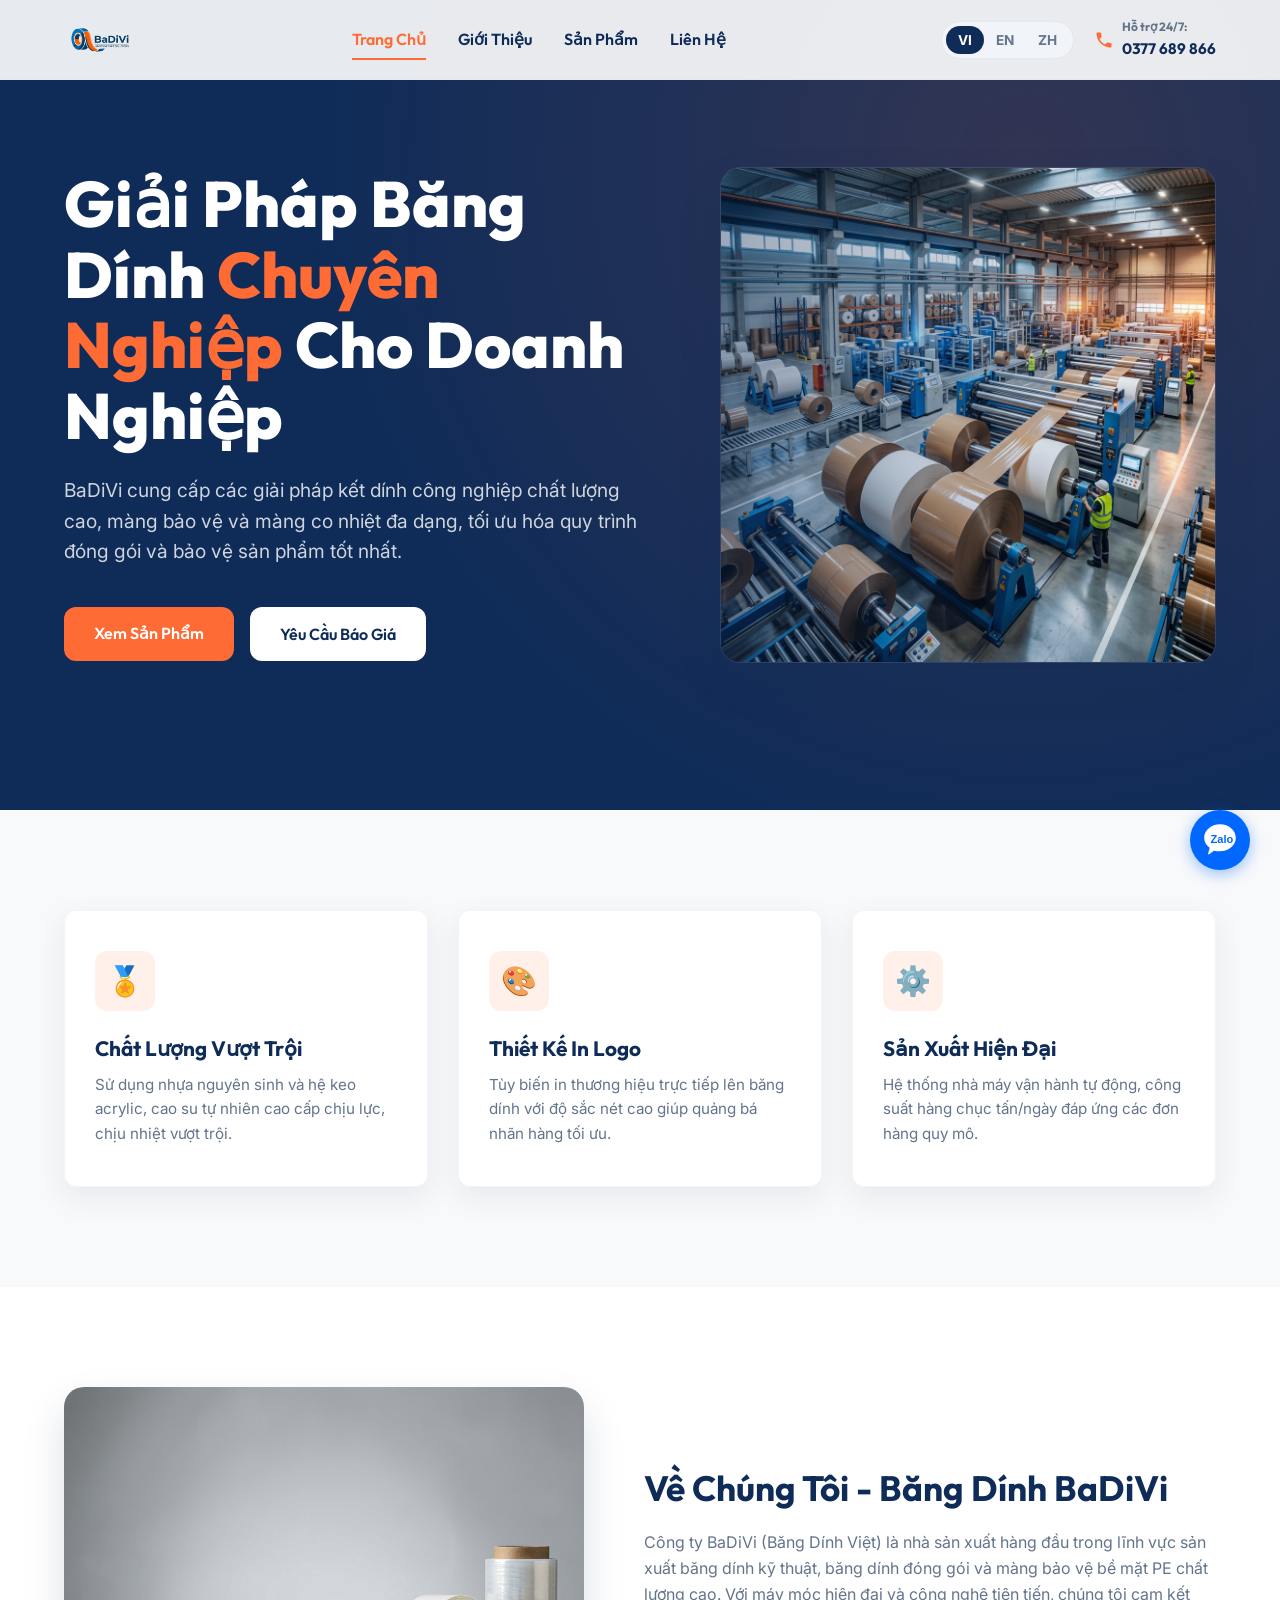
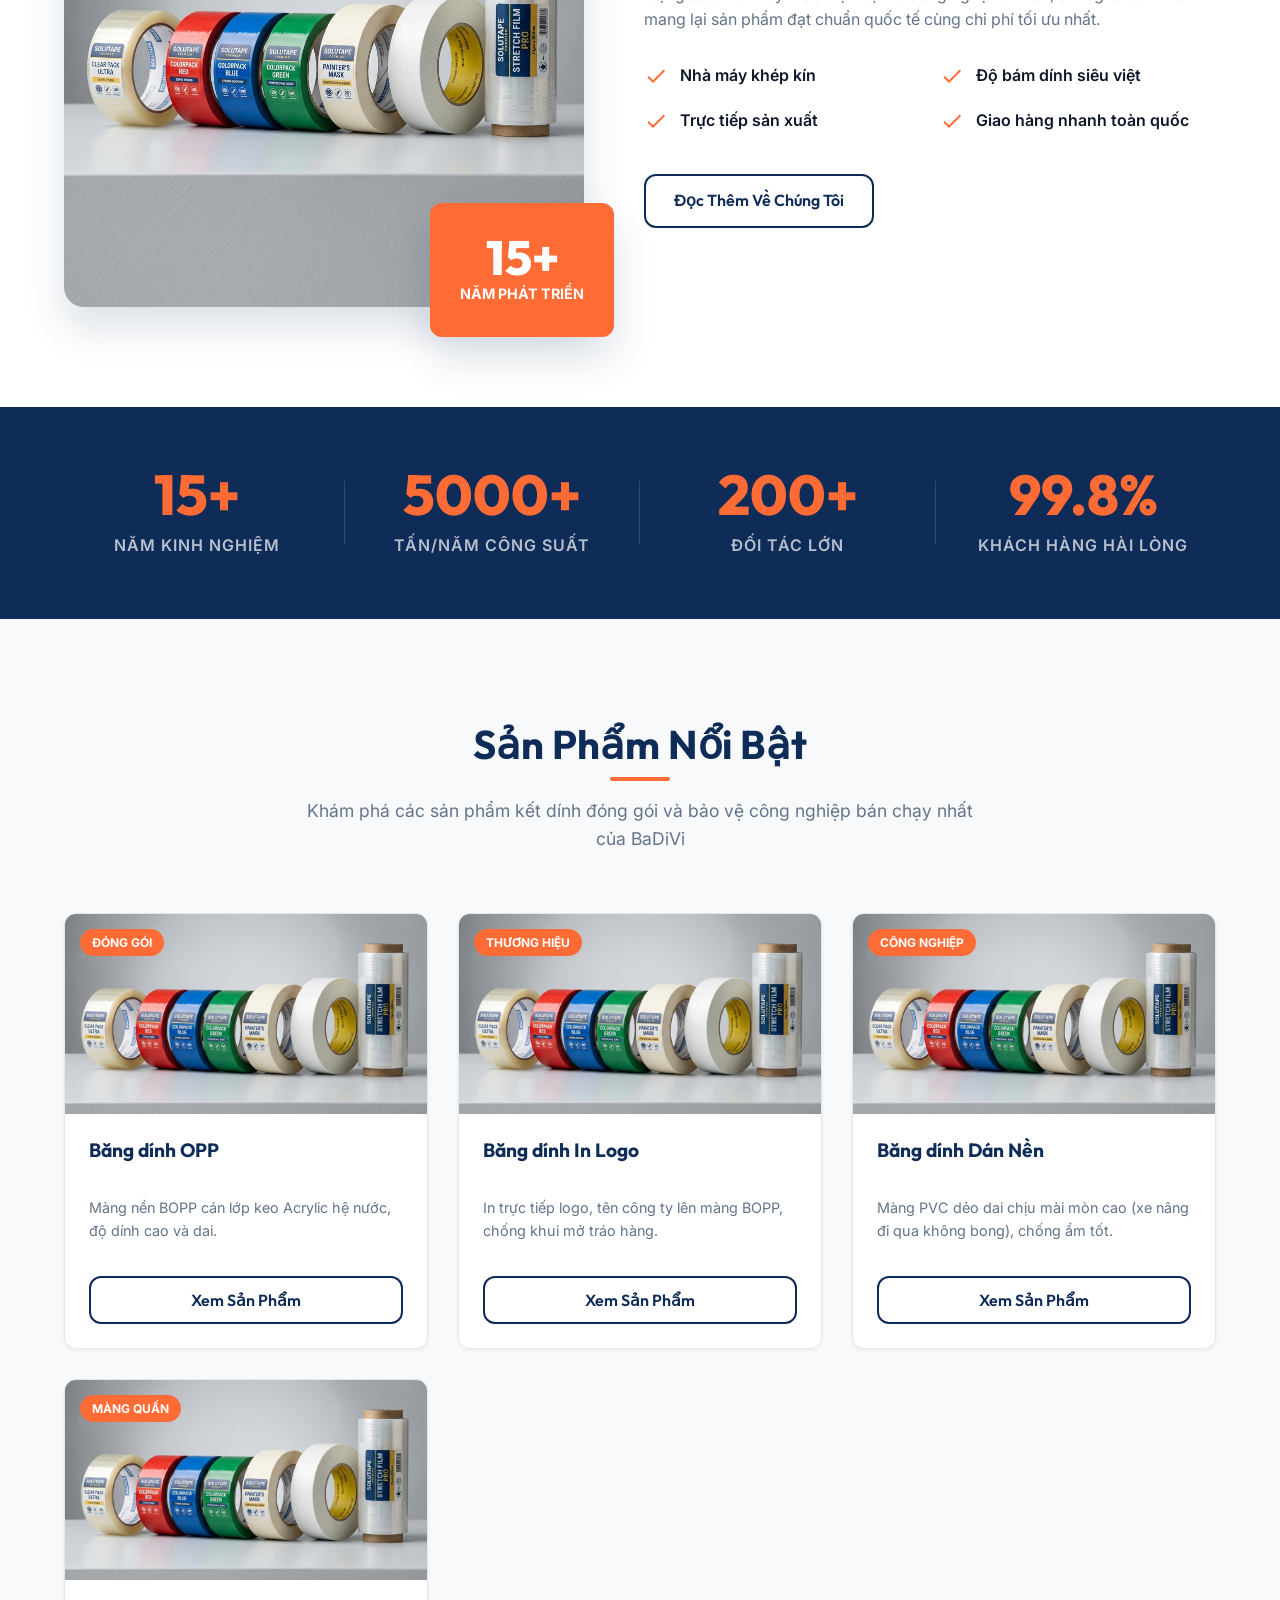
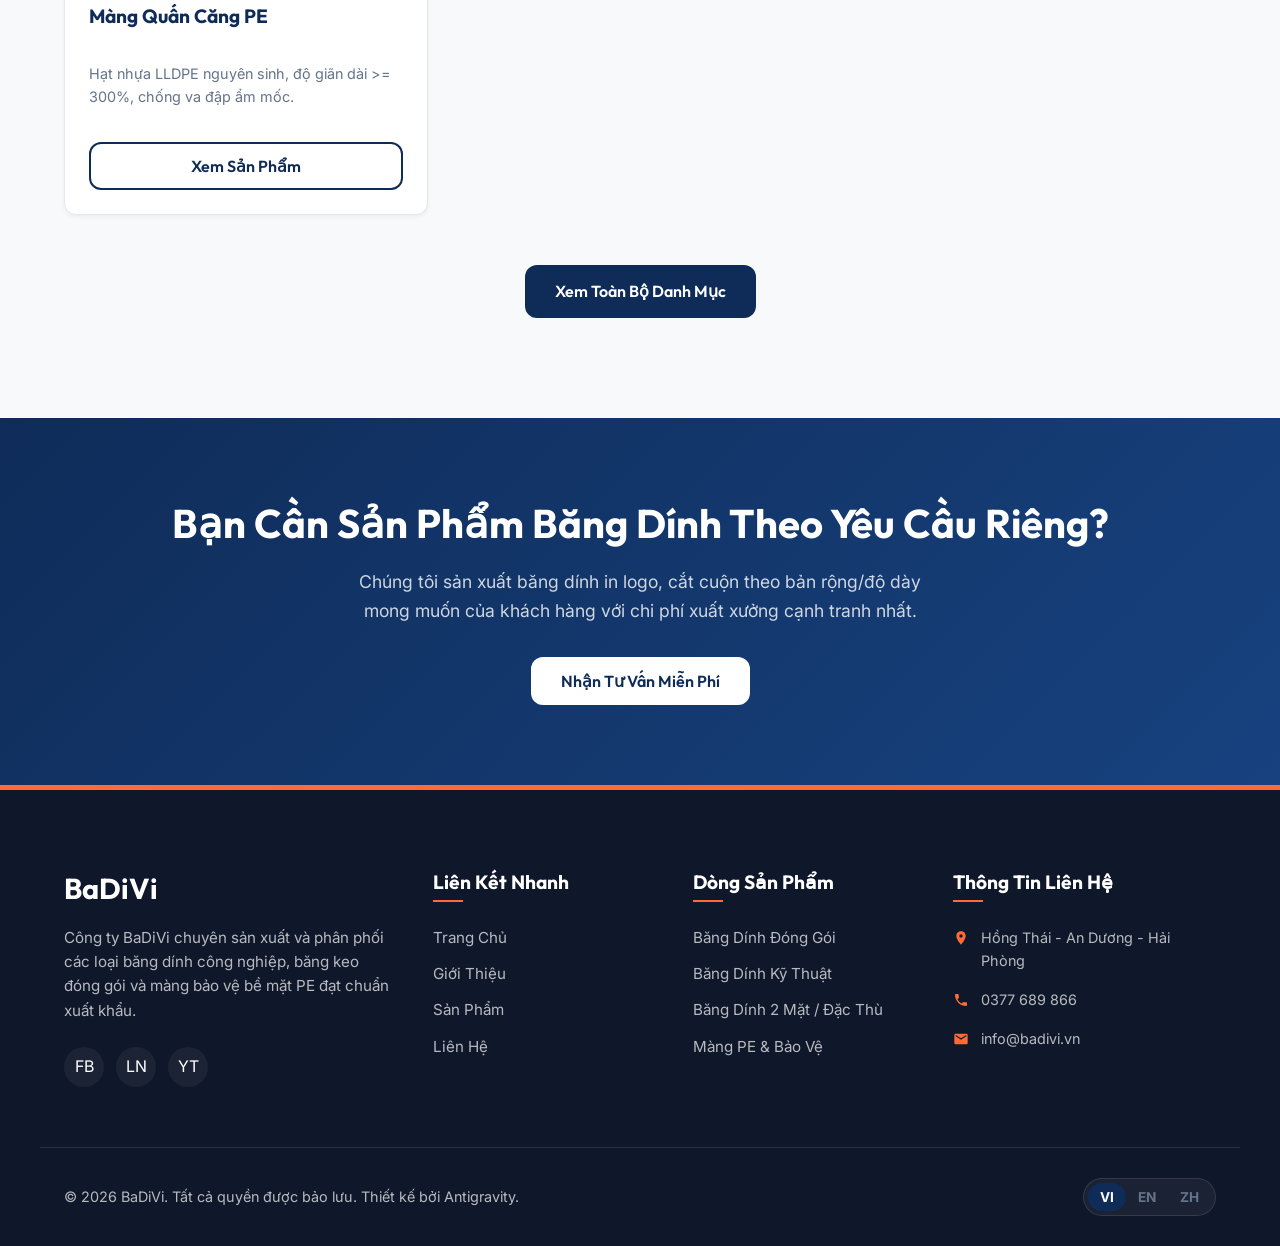
==== index.html @ dceeb09e "Initial commit: BaDiVi Corporate Website" ====
<!DOCTYPE html>
<html lang="vi">
<head>
  <meta charset="UTF-8">
  <meta name="viewport" content="width=device-width, initial-scale=1.0">
  
  <!-- SEO Best Practices -->
  <title>BaDiVi - Băng Dính & Màng Bảo Vệ Chuyên Nghiệp | Premium Adhesive Tapes</title>
  <meta name="description" content="BaDiVi chuyên sản xuất và cung ứng các giải pháp băng dính đóng gói BOPP, băng keo kỹ thuật, băng dính in logo, màng quấn PE và màng co nhiệt chất lượng cao.">
  <meta name="keywords" content="badivi, bang dinh badivi, bang keo viet nam, bang keo dong goi, mang pe, catalogue viet han">
  <meta name="robots" content="index, follow">
  
  <!-- CSS Stylesheets -->
  <link rel="stylesheet" href="css/style.css">
</head>
<body>

  <!-- Header Navigation -->
  <header class="header" id="header">
    <div class="container header-container">
      <a href="index.html" class="logo-wrapper">
        <img src="images/logo.png" alt="BaDiVi Logo" class="logo-img" id="logo-img">
      </a>

      <!-- Desktop Navigation Menu -->
      <nav class="nav-menu" id="nav-menu">
        <a href="index.html" class="nav-link active" data-i18n="nav-home">Trang Chủ</a>
        <a href="about.html" class="nav-link" data-i18n="nav-about">Giới Thiệu</a>
        <a href="products.html" class="nav-link" data-i18n="nav-products">Sản Phẩm</a>
        <a href="contact.html" class="nav-link" data-i18n="nav-contact">Liên Hệ</a>
      </nav>

      <!-- Controls & Actions -->
      <div class="header-controls">
        <!-- Language Switcher -->
        <div class="lang-switcher">
          <button class="lang-btn active" data-lang="vi" onclick="setLanguage('vi')">VI</button>
          <button class="lang-btn" data-lang="en" onclick="setLanguage('en')">EN</button>
          <button class="lang-btn" data-lang="zh" onclick="setLanguage('zh')">ZH</button>
        </div>

        <!-- Quick phone support -->
        <div class="contact-quick">
          <svg viewBox="0 0 24 24">
            <path d="M6.62 10.79c1.44 2.83 3.76 5.14 6.59 6.59l2.2-2.2c.27-.27.67-.36 1.02-.24 1.12.37 2.33.57 3.57.57.55 0 1 .45 1 1V20c0 .55-.45 1-1 1-9.39 0-17-7.61-17-17 0-.55.45-1 1-1h3.5c.55 0 1 .45 1 1 0 1.25.2 2.45.57 3.57.11.35.03.74-.25 1.02l-2.2 2.2z"/>
          </svg>
          <div>
            <span style="font-size: 0.75rem; display: block; color: var(--gray);" data-i18n="quick-call">Hỗ trợ 24/7:</span>
            <a href="tel:0377689866" style="font-size: 0.95rem; color: var(--primary);">0377 689 866</a>
          </div>
        </div>

        <!-- Mobile Menu Toggle Button -->
        <button class="mobile-nav-toggle" id="mobile-nav-toggle">
          <svg width="28" height="28" viewBox="0 0 24 24" fill="currentColor">
            <path d="M3 18h18v-2H3v2zm0-5h18v-2H3v2zm0-7v2h18V6H3z"/>
          </svg>
        </button>
      </div>
    </div>
  </header>

  <!-- Hero Section -->
  <section class="hero">
    <div class="container hero-grid">
      <div class="hero-content animate-on-scroll">
        <h1 class="hero-title" id="hero-title" data-i18n="hero-title-main">
          Giải Pháp Băng Dính <span>Chuyên Nghiệp</span> Cho Doanh Nghiệp
        </h1>
        <p class="hero-desc" id="hero-desc" data-i18n="hero-desc-main">
          BaDiVi cung cấp các giải pháp kết dính công nghiệp chất lượng cao, màng bảo vệ và màng co nhiệt đa dạng, tối ưu hóa quy trình đóng gói và bảo vệ sản phẩm tốt nhất.
        </p>
        <div class="hero-btns">
          <a href="products.html" class="btn btn-secondary" data-i18n="hero-cta-catalog">Xem Sản Phẩm</a>
          <button onclick="openQuoteRequest()" class="btn btn-white" data-i18n="hero-cta-quote">Yêu Cầu Báo Giá</button>
        </div>
      </div>
      <div class="hero-image-wrapper animate-on-scroll">
        <div class="hero-image">
          <img src="images/hero.png" alt="BaDiVi modern adhesive tape manufacturing plant">
        </div>
      </div>
    </div>
  </section>

  <!-- Feature Highlights -->
  <section class="section section-bg">
    <div class="container">
      <div class="features-grid">
        <!-- Feature 1 -->
        <div class="feature-card animate-on-scroll">
          <div class="feature-icon">🏅</div>
          <h3 class="feature-title" data-i18n="feat-quality-title">Chất Lượng Vượt Trội</h3>
          <p class="feature-desc" data-i18n="feat-quality-desc">Sử dụng nhựa nguyên sinh và hệ keo acrylic, cao su tự nhiên cao cấp chịu lực, chịu nhiệt vượt trội.</p>
        </div>
        <!-- Feature 2 -->
        <div class="feature-card animate-on-scroll" style="animation-delay: 0.1s;">
          <div class="feature-icon">🎨</div>
          <h3 class="feature-title" data-i18n="feat-custom-title">Thiết Kế In Logo</h3>
          <p class="feature-desc" data-i18n="feat-custom-desc">Tùy biến in thương hiệu trực tiếp lên băng dính với độ sắc nét cao giúp quảng bá nhãn hàng tối ưu.</p>
        </div>
        <!-- Feature 3 -->
        <div class="feature-card animate-on-scroll" style="animation-delay: 0.2s;">
          <div class="feature-icon">⚙️</div>
          <h3 class="feature-title" data-i18n="feat-tech-title">Sản Xuất Hiện Đại</h3>
          <p class="feature-desc" data-i18n="feat-tech-desc">Hệ thống nhà máy vận hành tự động, công suất hàng chục tấn/ngày đáp ứng các đơn hàng quy mô.</p>
        </div>
      </div>
    </div>
  </section>

  <!-- About Teaser -->
  <section class="section">
    <div class="container about-teaser-grid">
      <div class="about-teaser-img-wrapper animate-on-scroll">
        <img src="images/products.png" alt="BaDiVi tape product assortment" class="about-teaser-img">
        <div class="about-teaser-experience">
          <span class="years">15+</span>
          <span class="text">Năm phát triển</span>
        </div>
      </div>
      <div class="about-teaser-content animate-on-scroll" style="animation-delay: 0.2s;">
        <h2 class="about-teaser-title" data-i18n="teaser-title">Về Chúng Tôi - Băng Dính BaDiVi</h2>
        <p class="about-teaser-desc" data-i18n="teaser-desc">
          Công ty BaDiVi (Băng Dính Việt) là nhà sản xuất hàng đầu trong lĩnh vực sản xuất băng dính kỹ thuật, băng dính đóng gói và màng bảo vệ bề mặt PE chất lượng cao. Với máy móc hiện đại và công nghệ tiên tiến, chúng tôi cam kết mang lại sản phẩm đạt chuẩn quốc tế cùng chi phí tối ưu nhất.
        </p>
        <div class="about-teaser-highlights">
          <div class="teaser-highlight-item">
            <svg viewBox="0 0 24 24"><path d="M9 16.17L4.83 12l-1.42 1.41L9 19 21 7l-1.41-1.41z"/></svg>
            <span data-i18n="teaser-feat-1">Nhà máy khép kín</span>
          </div>
          <div class="teaser-highlight-item">
            <svg viewBox="0 0 24 24"><path d="M9 16.17L4.83 12l-1.42 1.41L9 19 21 7l-1.41-1.41z"/></svg>
            <span data-i18n="teaser-feat-2">Độ bám dính siêu việt</span>
          </div>
          <div class="teaser-highlight-item">
            <svg viewBox="0 0 24 24"><path d="M9 16.17L4.83 12l-1.42 1.41L9 19 21 7l-1.41-1.41z"/></svg>
            <span data-i18n="teaser-feat-3">Trực tiếp sản xuất</span>
          </div>
          <div class="teaser-highlight-item">
            <svg viewBox="0 0 24 24"><path d="M9 16.17L4.83 12l-1.42 1.41L9 19 21 7l-1.41-1.41z"/></svg>
            <span data-i18n="teaser-feat-4">Giao hàng nhanh toàn quốc</span>
          </div>
        </div>
        <a href="about.html" class="btn btn-outline" data-i18n="teaser-more">Đọc Thêm Về Chúng Tôi</a>
      </div>
    </div>
  </section>

  <!-- Statistics Counters -->
  <section class="stats">
    <div class="container stats-grid">
      <div class="stat-item animate-on-scroll">
        <div class="stat-number">15+</div>
        <div class="stat-label" data-i18n="stats-experience">Năm Kinh Nghiệm</div>
      </div>
      <div class="stat-item animate-on-scroll" style="animation-delay: 0.1s;">
        <div class="stat-number">5000+</div>
        <div class="stat-label" data-i18n="stats-capacity">Tấn/Năm Công Suất</div>
      </div>
      <div class="stat-item animate-on-scroll" style="animation-delay: 0.2s;">
        <div class="stat-number">200+</div>
        <div class="stat-label" data-i18n="stats-partners">Đối Tác Lớn</div>
      </div>
      <div class="stat-item animate-on-scroll" style="animation-delay: 0.3s;">
        <div class="stat-number">99.8%</div>
        <div class="stat-label" data-i18n="stats-satisfaction">Khách Hàng Hài Lòng</div>
      </div>
    </div>
  </section>

  <!-- Featured Products Slider/Grid -->
  <section class="section section-bg">
    <div class="container">
      <div class="section-title-wrapper animate-on-scroll">
        <h2 class="section-title" data-i18n="featured-title">Sản Phẩm Nổi Bật</h2>
        <p class="section-subtitle" data-i18n="featured-subtitle">Khám phá các sản phẩm kết dính đóng gói và bảo vệ công nghiệp bán chạy nhất của BaDiVi</p>
      </div>

      <!-- Grid of 4 bestselling items -->
      <div class="products-grid" id="featured-products-grid">
        <!-- Will be rendered dynamically via main.js -->
      </div>

      <div style="text-align: center; margin-top: 50px;" class="animate-on-scroll">
        <a href="products.html" class="btn btn-primary" data-i18n="featured-more">Xem Toàn Bộ Danh Mục</a>
      </div>
    </div>
  </section>

  <!-- Call to Action Banner -->
  <section class="cta">
    <div class="container animate-on-scroll">
      <h2 class="cta-title" data-i18n="cta-title">Bạn Cần Sản Phẩm Băng Dính Theo Yêu Cầu Riêng?</h2>
      <p class="cta-desc" data-i18n="cta-desc">Chúng tôi sản xuất băng dính in logo, cắt cuộn theo bản rộng/độ dày mong muốn của khách hàng với chi phí xuất xưởng cạnh tranh nhất.</p>
      <button onclick="openQuoteRequest()" class="btn btn-white" data-i18n="cta-btn">Nhận Tư Vấn Miễn Phí</button>
    </div>
  </section>

  <!-- Unified Footer -->
  <footer class="footer">
    <div class="container footer-grid">
      <!-- Col 1: About company -->
      <div class="footer-col-about">
        <h3>BaDiVi</h3>
        <p data-i18n="foot-desc">Công ty BaDiVi chuyên sản xuất và phân phối các loại băng dính công nghiệp, băng keo đóng gói và màng bảo vệ bề mặt PE đạt chuẩn xuất khẩu.</p>
        <div class="social-links">
          <a href="#" class="social-btn">FB</a>
          <a href="#" class="social-btn">LN</a>
          <a href="#" class="social-btn">YT</a>
        </div>
      </div>

      <!-- Col 2: Quick Links -->
      <div>
        <h4 class="footer-title" data-i18n="foot-quick">Liên Kết Nhanh</h4>
        <div class="footer-links">
          <a href="index.html" class="footer-link" data-i18n="nav-home">Trang Chủ</a>
          <a href="about.html" class="footer-link" data-i18n="nav-about">Giới Thiệu</a>
          <a href="products.html" class="footer-link" data-i18n="nav-products">Sản Phẩm</a>
          <a href="contact.html" class="footer-link" data-i18n="nav-contact">Liên Hệ</a>
        </div>
      </div>

      <!-- Col 3: Product Types -->
      <div>
        <h4 class="footer-title" data-i18n="foot-products">Dòng Sản Phẩm</h4>
        <div class="footer-links">
          <a href="products.html?cat=bopp" class="footer-link" data-i18n="tab-bopp">Băng Dính Đóng Gói</a>
          <a href="products.html?cat=industrial" class="footer-link" data-i18n="tab-industrial">Băng Dính Kỹ Thuật</a>
          <a href="products.html?cat=specialty" class="footer-link" data-i18n="tab-specialty">Băng Dính Đặc Thù</a>
          <a href="products.html?cat=films" class="footer-link" data-i18n="tab-films">Màng PE & Bảo Vệ</a>
        </div>
      </div>

      <!-- Col 4: Contacts details -->
      <div>
        <h4 class="footer-title" data-i18n="info-title">Thông Tin Liên Hệ</h4>
        <div class="footer-contact-item">
          <svg viewBox="0 0 24 24"><path d="M12 2C8.13 2 5 5.13 5 9c0 5.25 7 13 7 13s7-7.75 7-13c0-3.87-3.13-7-7-7zm0 9.5c-1.38 0-2.5-1.12-2.5-2.5s1.12-2.5 2.5-2.5 2.5 1.12 2.5 2.5-1.12 2.5-2.5 2.5z"/></svg>
          <span data-i18n="info-addr-desc">Hồng Thái - An Dương - Hải Phòng</span>
        </div>
        <div class="footer-contact-item">
          <svg viewBox="0 0 24 24"><path d="M6.62 10.79c1.44 2.83 3.76 5.14 6.59 6.59l2.2-2.2c.27-.27.67-.36 1.02-.24 1.12.37 2.33.57 3.57.57.55 0 1 .45 1 1V20c0 .55-.45 1-1 1-9.39 0-17-7.61-17-17 0-.55.45-1 1-1h3.5c.55 0 1 .45 1 1 0 1.25.2 2.45.57 3.57.11.35.03.74-.25 1.02l-2.2 2.2z"/></svg>
          <span>0377 689 866</span>
        </div>
        <div class="footer-contact-item">
          <svg viewBox="0 0 24 24"><path d="M20 4H4c-1.1 0-1.99.9-1.99 2L2 18c0 1.1.9 2 2 2h16c1.1 0 2-.9 2-2V6c0-1.1-.9-2-2-2zm0 4l-8 5-8-5V6l8 5 8-5v2z"/></svg>
          <span>info@badivi.vn</span>
        </div>
      </div>
    </div>
    
    <div class="container footer-bottom">
      <span data-i18n="foot-copy">© 2026 BaDiVi. Tất cả quyền được bảo lưu. Thiết kế bởi Antigravity.</span>
      <div class="lang-switcher" style="background-color: rgba(255,255,255,0.05); border-color: rgba(255,255,255,0.1);">
        <button class="lang-btn active" data-lang="vi" onclick="setLanguage('vi')">VI</button>
        <button class="lang-btn" data-lang="en" onclick="setLanguage('en')">EN</button>
        <button class="lang-btn" data-lang="zh" onclick="setLanguage('zh')">ZH</button>
      </div>
    </div>
  </footer>

  <!-- Product Specifications Detail Modal (Hidden by default) -->
  <div class="modal" id="product-detail-modal">
    <div class="modal-content">
      <button class="modal-close" onclick="closeProductModal()">
        <svg width="24" height="24" viewBox="0 0 24 24" fill="none" stroke="currentColor" stroke-width="2" stroke-linecap="round" stroke-linejoin="round">
          <line x1="18" y1="6" x2="6" y2="18"></line>
          <line x1="6" y1="6" x2="18" y2="18"></line>
        </svg>
      </button>
      
      <h3 class="modal-title">Băng dính OPP</h3>
      <span class="modal-category-badge">Băng Dính Đóng Gói</span>
      
      <div class="modal-grid">
        <div class="modal-img-wrapper">
          <img src="images/products.png" alt="Product detail view" class="modal-img">
        </div>
        <div>
          <h4 class="modal-section-title" data-i18n="modal-spec-title">Thông Số Kỹ Thuật</h4>
          
          <table class="specs-table">
            <tbody>
              <!-- Populate dynamically via JS -->
            </tbody>
          </table>
          
          <button class="btn btn-secondary modal-quote-btn" style="width: 100%;" data-i18n="modal-btn-quote">Liên Hệ Báo Giá Sản Phẩm Này</button>
        </div>
      </div>
    </div>
  </div>

  <!-- Main scripts -->
  <script src="js/main.js"></script>
  <script>
    // Render 4 featured products on home page
    function renderFeaturedProducts() {
      const grid = document.getElementById("featured-products-grid");
      if (!grid) return;
      
      // Select 4 bestsellers across categories: 1.1 (OPP), 1.4 (Printed logo), 1.6 (Floor marking), 2.1 (PE stretch)
      const featuredIds = ["1.1", "1.4", "1.6", "2.1"];
      const featuredList = products.filter(p => featuredIds.includes(p.id));
      
      let html = "";
      featuredList.forEach(product => {
        const details = product[currentLang];
        html += `
          <div class="product-card animate-on-scroll">
            <div class="product-img-wrapper">
              <span class="product-badge">${product.badge[currentLang]}</span>
              <img src="${product.image}" alt="${details.name}" class="product-img">
            </div>
            <div class="product-info">
              <h3 class="product-title">${details.name}</h3>
              <p class="product-desc-teaser">${details.teaser}</p>
              <div class="product-action">
                <button onclick="openProductModal('${product.id}')" class="btn btn-outline" style="width:100%;" data-i18n="hero-cta-catalog">Xem Chi Tiết</button>
              </div>
            </div>
          </div>
        `;
      });
      
      grid.innerHTML = html;
      
      // Re-translate inner elements that might contain data-i18n
      grid.querySelectorAll("[data-i18n]").forEach(elem => {
        const key = elem.getAttribute("data-i18n");
        if (translations[currentLang][key]) {
          elem.innerText = translations[currentLang][key];
        }
      });
    }
    
    // Initial call
    document.addEventListener("DOMContentLoaded", () => {
      renderFeaturedProducts();
    });
  </script>

  <!-- Floating Zalo Button -->
  <a href="https://zalo.me/0377689866" target="_blank" class="zalo-float" title="Liên hệ qua Zalo">
    <svg viewBox="0 0 24 24" fill="none" xmlns="http://www.w3.org/2000/svg">
      <path d="M12 2C6.47715 2 2 5.80558 2 10.5C2 13.084 3.37203 15.3853 5.49629 16.8839L4.5 20.5C4.3855 20.9164 4.85196 21.2405 5.18432 20.9904L8.14088 18.7656C9.34914 18.9856 10.6393 19.1 12 19.1C17.5228 19.1 22 15.2944 22 10.6C22 5.90558 17.5228 2 12 2Z" fill="white"/>
      <text x="6" y="14" fill="#0068ff" font-size="7" font-weight="900" font-family="Arial, sans-serif">Zalo</text>
    </svg>
  </a>
</body>
</html>
---- css/style.css ----
/* Import Google Fonts */
@import url('https://fonts.googleapis.com/css2?family=Inter:wght@300;400;500;600;700&family=Outfit:wght@300;400;500;600;700;800&display=swap');

/* CSS Variables & Theme */
:root {
  /* Colors */
  --primary: #0f2c59;
  --primary-rgb: 15, 44, 89;
  --secondary: #ff6b35;
  --secondary-hover: #e0531f;
  --dark: #0f172a;
  --dark-rgb: 15, 23, 42;
  --light: #f8f9fa;
  --gray-light: #f1f5f9;
  --gray: #64748b;
  --border: #e2e8f0;
  --white: #ffffff;
  
  /* Fonts */
  --font-heading: 'Outfit', sans-serif;
  --font-body: 'Inter', sans-serif;
  
  /* Layout */
  --container-width: 1200px;
  --header-height: 80px;
  
  /* Effects & Transitions */
  --transition: all 0.3s cubic-bezier(0.4, 0, 0.2, 1);
  --shadow-sm: 0 2px 4px rgba(0,0,0,0.05);
  --shadow: 0 10px 30px rgba(15, 44, 89, 0.08);
  --shadow-lg: 0 20px 40px rgba(15, 44, 89, 0.15);
  --radius: 12px;
  --radius-lg: 20px;
}

/* Reset & Base Styles */
* {
  box-sizing: border-box;
  margin: 0;
  padding: 0;
}

html {
  scroll-behavior: smooth;
}

body {
  font-family: var(--font-body);
  color: var(--dark);
  background-color: var(--white);
  line-height: 1.6;
  overflow-x: hidden;
}

h1, h2, h3, h4, h5, h6 {
  font-family: var(--font-heading);
  font-weight: 700;
  line-height: 1.25;
  color: var(--primary);
}

a {
  text-decoration: none;
  color: inherit;
  transition: var(--transition);
}

img {
  max-width: 100%;
  height: auto;
  display: block;
}

input, textarea, select, button {
  font-family: inherit;
  font-size: inherit;
  outline: none;
}

ul {
  list-style: none;
}

/* Scrollbar Customization */
::-webkit-scrollbar {
  width: 10px;
}
::-webkit-scrollbar-track {
  background: var(--gray-light);
}
::-webkit-scrollbar-thumb {
  background: var(--primary);
  border-radius: 5px;
}
::-webkit-scrollbar-thumb:hover {
  background: var(--secondary);
}

/* Utility Classes */
.container {
  max-width: var(--container-width);
  margin: 0 auto;
  padding: 0 24px;
}

.section {
  padding: 100px 0;
}

.section-bg {
  background-color: var(--light);
}

.section-title-wrapper {
  text-align: center;
  margin-bottom: 60px;
  max-width: 700px;
  margin-left: auto;
  margin-right: auto;
}

.section-title {
  font-size: 2.5rem;
  margin-bottom: 16px;
  position: relative;
  display: inline-block;
  padding-bottom: 12px;
}

.section-title::after {
  content: '';
  position: absolute;
  bottom: 0;
  left: 50%;
  transform: translateX(-50%);
  width: 60px;
  height: 4px;
  background-color: var(--secondary);
  border-radius: 2px;
}

.section-subtitle {
  color: var(--gray);
  font-size: 1.1rem;
}

/* Buttons */
.btn {
  display: inline-flex;
  align-items: center;
  justify-content: center;
  padding: 12px 28px;
  font-family: var(--font-heading);
  font-weight: 600;
  border-radius: var(--radius);
  cursor: pointer;
  transition: var(--transition);
  border: 2px solid transparent;
  gap: 8px;
}

.btn-primary {
  background-color: var(--primary);
  color: var(--white);
}

.btn-primary:hover {
  background-color: var(--secondary);
  transform: translateY(-2px);
  box-shadow: 0 5px 15px rgba(255, 107, 53, 0.4);
}

.btn-secondary {
  background-color: var(--secondary);
  color: var(--white);
}

.btn-secondary:hover {
  background-color: var(--secondary-hover);
  transform: translateY(-2px);
  box-shadow: 0 5px 15px rgba(255, 107, 53, 0.4);
}

.btn-outline {
  border-color: var(--primary);
  color: var(--primary);
  background-color: transparent;
}

.btn-outline:hover {
  background-color: var(--primary);
  color: var(--white);
  transform: translateY(-2px);
}

.btn-white {
  background-color: var(--white);
  color: var(--primary);
}

.btn-white:hover {
  background-color: var(--secondary);
  color: var(--white);
  transform: translateY(-2px);
  box-shadow: 0 5px 15px rgba(255, 107, 53, 0.4);
}

/* Header & Navigation */
.header {
  position: fixed;
  top: 0;
  left: 0;
  width: 100%;
  height: var(--header-height);
  background-color: rgba(255, 255, 255, 0.9);
  backdrop-filter: blur(10px);
  border-bottom: 1px solid rgba(226, 232, 240, 0.8);
  z-index: 1000;
  transition: var(--transition);
}

.header.scrolled {
  height: 70px;
  background-color: rgba(255, 255, 255, 0.95);
  box-shadow: var(--shadow-sm);
}

.header-container {
  display: flex;
  justify-content: space-between;
  align-items: center;
  height: 100%;
}

.logo-wrapper {
  display: flex;
  align-items: center;
  gap: 10px;
}

.logo-img {
  height: 72px;
  transition: var(--transition);
}

.header.scrolled .logo-img {
  height: 60px;
}

.nav-menu {
  display: flex;
  align-items: center;
  gap: 32px;
}

.nav-link {
  font-family: var(--font-heading);
  font-weight: 600;
  color: var(--primary);
  font-size: 1rem;
  position: relative;
  padding: 8px 0;
}

.nav-link::after {
  content: '';
  position: absolute;
  bottom: 0;
  left: 0;
  width: 0;
  height: 2px;
  background-color: var(--secondary);
  transition: var(--transition);
}

.nav-link:hover::after,
.nav-link.active::after {
  width: 100%;
}

.nav-link:hover,
.nav-link.active {
  color: var(--secondary);
}

/* Controls (Language Switcher & Quick Contact) */
.header-controls {
  display: flex;
  align-items: center;
  gap: 20px;
}

.lang-switcher {
  display: flex;
  align-items: center;
  background-color: var(--gray-light);
  border-radius: 30px;
  padding: 4px;
  border: 1px solid var(--border);
}

.lang-btn {
  background: none;
  border: none;
  font-size: 0.85rem;
  font-weight: 700;
  padding: 6px 12px;
  border-radius: 30px;
  cursor: pointer;
  color: var(--gray);
  transition: var(--transition);
}

.lang-btn.active {
  background-color: var(--primary);
  color: var(--white);
}

.contact-quick {
  display: flex;
  align-items: center;
  gap: 8px;
  font-family: var(--font-heading);
  font-weight: 700;
  color: var(--secondary);
}

.contact-quick svg {
  width: 20px;
  height: 20px;
  fill: currentColor;
}

.mobile-nav-toggle {
  display: none;
  background: none;
  border: none;
  cursor: pointer;
  color: var(--primary);
}

/* Hero Section */
.hero {
  position: relative;
  padding-top: calc(var(--header-height) + 60px);
  padding-bottom: 120px;
  background-color: var(--primary);
  overflow: hidden;
  color: var(--white);
  min-height: 90vh;
  display: flex;
  align-items: center;
}

.hero::before {
  content: '';
  position: absolute;
  top: 0;
  left: 0;
  width: 100%;
  height: 100%;
  background: radial-gradient(circle at 80% 20%, rgba(255, 107, 53, 0.15) 0%, transparent 60%);
  z-index: 1;
}

.hero-grid {
  display: grid;
  grid-template-columns: 1.2fr 1fr;
  gap: 60px;
  align-items: center;
  position: relative;
  z-index: 2;
}

.hero-title {
  font-size: 4rem;
  line-height: 1.1;
  color: var(--white);
  margin-bottom: 24px;
  font-weight: 800;
}

.hero-title span {
  color: var(--secondary);
}

.hero-desc {
  font-size: 1.2rem;
  margin-bottom: 40px;
  color: rgba(255, 255, 255, 0.8);
}

.hero-btns {
  display: flex;
  gap: 16px;
  flex-wrap: wrap;
}

.hero-image-wrapper {
  position: relative;
}

.hero-image {
  border-radius: var(--radius-lg);
  box-shadow: var(--shadow-lg);
  border: 1px solid rgba(255, 255, 255, 0.1);
  overflow: hidden;
  position: relative;
}

.hero-image::after {
  content: '';
  position: absolute;
  top: 0;
  left: 0;
  width: 100%;
  height: 100%;
  background: linear-gradient(to right, rgba(15, 44, 89, 0.4), transparent);
}

/* Feature Highlights */
.features-grid {
  display: grid;
  grid-template-columns: repeat(auto-fit, minmax(280px, 1fr));
  gap: 30px;
}

.feature-card {
  background-color: var(--white);
  padding: 40px 30px;
  border-radius: var(--radius);
  box-shadow: var(--shadow);
  border: 1px solid var(--gray-light);
  transition: var(--transition);
}

.feature-card:hover {
  transform: translateY(-8px);
  border-color: var(--secondary);
}

.feature-icon {
  width: 60px;
  height: 60px;
  background-color: rgba(255, 107, 53, 0.1);
  color: var(--secondary);
  border-radius: var(--radius);
  display: flex;
  align-items: center;
  justify-content: center;
  margin-bottom: 24px;
  font-size: 1.8rem;
  transition: var(--transition);
}

.feature-card:hover .feature-icon {
  background-color: var(--secondary);
  color: var(--white);
}

.feature-title {
  font-size: 1.3rem;
  margin-bottom: 12px;
}

.feature-desc {
  color: var(--gray);
  font-size: 0.95rem;
}

/* Stats Counter Section */
.stats {
  background-color: var(--primary);
  color: var(--white);
  padding: 60px 0;
  position: relative;
}

.stats-grid {
  display: grid;
  grid-template-columns: repeat(4, 1fr);
  gap: 30px;
  text-align: center;
}

.stat-item {
  position: relative;
}

.stat-item:not(:last-child)::after {
  content: '';
  position: absolute;
  right: -15px;
  top: 15%;
  height: 70%;
  width: 1px;
  background-color: rgba(255, 255, 255, 0.15);
}

.stat-number {
  font-family: var(--font-heading);
  font-size: 3.5rem;
  font-weight: 800;
  color: var(--secondary);
  line-height: 1;
  margin-bottom: 10px;
}

.stat-label {
  font-size: 1rem;
  text-transform: uppercase;
  letter-spacing: 1px;
  color: rgba(255, 255, 255, 0.7);
  font-weight: 600;
}

/* About Teaser */
.about-teaser-grid {
  display: grid;
  grid-template-columns: 1fr 1.1fr;
  gap: 60px;
  align-items: center;
}

.about-teaser-img-wrapper {
  position: relative;
}

.about-teaser-img {
  border-radius: var(--radius-lg);
  box-shadow: var(--shadow-lg);
}

.about-teaser-experience {
  position: absolute;
  bottom: -30px;
  right: -30px;
  background-color: var(--secondary);
  color: var(--white);
  padding: 30px;
  border-radius: var(--radius);
  box-shadow: var(--shadow-lg);
  text-align: center;
  max-width: 200px;
}

.about-teaser-experience .years {
  font-family: var(--font-heading);
  font-size: 3rem;
  font-weight: 800;
  line-height: 1;
  display: block;
}

.about-teaser-experience .text {
  font-size: 0.9rem;
  font-weight: 700;
  text-transform: uppercase;
}

.about-teaser-title {
  font-size: 2.2rem;
  margin-bottom: 20px;
}

.about-teaser-desc {
  color: var(--gray);
  margin-bottom: 30px;
}

.about-teaser-highlights {
  display: grid;
  grid-template-columns: 1fr 1fr;
  gap: 20px;
  margin-bottom: 40px;
}

.teaser-highlight-item {
  display: flex;
  align-items: center;
  gap: 12px;
  font-weight: 600;
}

.teaser-highlight-item svg {
  width: 24px;
  height: 24px;
  fill: var(--secondary);
}

/* Product Catalog Page Styles */
.catalog-controls {
  margin-bottom: 50px;
}

.search-filter-wrapper {
  display: flex;
  justify-content: space-between;
  align-items: center;
  margin-bottom: 30px;
  gap: 20px;
  flex-wrap: wrap;
}

.search-box {
  position: relative;
  max-width: 400px;
  width: 100%;
}

.search-input {
  width: 100%;
  padding: 14px 20px 14px 50px;
  border: 1px solid var(--border);
  border-radius: 30px;
  background-color: var(--light);
  transition: var(--transition);
  font-weight: 500;
}

.search-input:focus {
  background-color: var(--white);
  border-color: var(--primary);
  box-shadow: 0 0 0 4px rgba(15, 44, 89, 0.1);
}

.search-icon {
  position: absolute;
  left: 20px;
  top: 50%;
  transform: translateY(-50%);
  color: var(--gray);
}

.tabs-wrapper {
  display: flex;
  gap: 12px;
  overflow-x: auto;
  padding-bottom: 10px;
  width: 100%;
}

/* Hide Scrollbar for tabs on desktop, custom for touch devices */
.tabs-wrapper::-webkit-scrollbar {
  height: 4px;
}

.tab-btn {
  background: var(--light);
  border: 1px solid var(--border);
  padding: 12px 24px;
  border-radius: 30px;
  font-family: var(--font-heading);
  font-weight: 600;
  cursor: pointer;
  white-space: nowrap;
  transition: var(--transition);
  color: var(--primary);
}

.tab-btn:hover {
  background-color: rgba(15, 44, 89, 0.05);
}

.tab-btn.active {
  background-color: var(--primary);
  color: var(--white);
  border-color: var(--primary);
}

/* Product Grid */
.products-grid {
  display: grid;
  grid-template-columns: repeat(auto-fill, minmax(270px, 1fr));
  gap: 30px;
}

.product-card {
  background-color: var(--white);
  border-radius: var(--radius);
  overflow: hidden;
  box-shadow: var(--shadow-sm);
  border: 1px solid var(--border);
  transition: var(--transition);
  display: flex;
  flex-direction: column;
}

.product-card:hover {
  transform: translateY(-6px);
  box-shadow: var(--shadow);
  border-color: rgba(255, 107, 53, 0.5);
}

.product-img-wrapper {
  height: 200px;
  overflow: hidden;
  position: relative;
  background-color: var(--gray-light);
}

.product-img {
  width: 100%;
  height: 100%;
  object-fit: cover;
  transition: var(--transition);
}

.product-card:hover .product-img {
  transform: scale(1.05);
}

.product-badge {
  position: absolute;
  top: 15px;
  left: 15px;
  background-color: var(--secondary);
  color: var(--white);
  padding: 4px 12px;
  border-radius: 20px;
  font-size: 0.75rem;
  font-weight: 700;
  text-transform: uppercase;
}

.product-info {
  padding: 24px;
  display: flex;
  flex-direction: column;
  flex-grow: 1;
}

.product-title {
  font-size: 1.2rem;
  margin-bottom: 10px;
  height: 48px;
  display: -webkit-box;
  -webkit-line-clamp: 2;
  -webkit-box-orient: vertical;
  overflow: hidden;
}

.product-desc-teaser {
  color: var(--gray);
  font-size: 0.9rem;
  margin-bottom: 20px;
  height: 60px;
  display: -webkit-box;
  -webkit-line-clamp: 3;
  -webkit-box-orient: vertical;
  overflow: hidden;
}

.product-action {
  margin-top: auto;
  width: 100%;
}

/* Modal Dialog */
.modal {
  position: fixed;
  top: 0;
  left: 0;
  width: 100%;
  height: 100%;
  background-color: rgba(15, 23, 42, 0.6);
  backdrop-filter: blur(4px);
  z-index: 2000;
  display: flex;
  align-items: center;
  justify-content: center;
  opacity: 0;
  pointer-events: none;
  transition: opacity 0.3s ease;
  padding: 20px;
}

.modal.active {
  opacity: 1;
  pointer-events: auto;
}

.modal-content {
  background-color: var(--white);
  border-radius: var(--radius-lg);
  max-width: 800px;
  width: 100%;
  max-height: 90vh;
  overflow-y: auto;
  box-shadow: var(--shadow-lg);
  position: relative;
  transform: scale(0.9);
  transition: transform 0.3s cubic-bezier(0.34, 1.56, 0.64, 1);
  padding: 40px;
}

.modal.active .modal-content {
  transform: scale(1);
}

.modal-close {
  position: absolute;
  top: 24px;
  right: 24px;
  background: var(--gray-light);
  border: none;
  width: 40px;
  height: 40px;
  border-radius: 50%;
  display: flex;
  align-items: center;
  justify-content: center;
  cursor: pointer;
  color: var(--primary);
  transition: var(--transition);
}

.modal-close:hover {
  background-color: var(--secondary);
  color: var(--white);
  transform: rotate(90deg);
}

.modal-grid {
  display: grid;
  grid-template-columns: 1fr 1.2fr;
  gap: 30px;
  margin-top: 15px;
}

.modal-img-wrapper {
  border-radius: var(--radius);
  overflow: hidden;
  height: 250px;
  background-color: var(--gray-light);
}

.modal-img {
  width: 100%;
  height: 100%;
  object-fit: cover;
}

.modal-title {
  font-size: 2rem;
  margin-bottom: 8px;
}

.modal-category-badge {
  display: inline-block;
  background-color: rgba(15, 44, 89, 0.1);
  color: var(--primary);
  padding: 4px 12px;
  border-radius: 20px;
  font-size: 0.8rem;
  font-weight: 700;
  margin-bottom: 20px;
}

.modal-section-title {
  font-size: 1.1rem;
  margin: 15px 0 8px 0;
  border-left: 3px solid var(--secondary);
  padding-left: 10px;
}

.modal-text {
  color: var(--gray);
  font-size: 0.95rem;
  margin-bottom: 12px;
}

/* Specs Table */
.specs-table {
  width: 100%;
  border-collapse: collapse;
  margin-top: 10px;
  margin-bottom: 20px;
}

.specs-table th,
.specs-table td {
  padding: 10px 14px;
  text-align: left;
  border-bottom: 1px solid var(--border);
  font-size: 0.9rem;
}

.specs-table th {
  background-color: var(--gray-light);
  font-weight: 700;
  color: var(--primary);
  width: 35%;
}

.specs-table td {
  color: var(--dark);
}

/* Quote Request Modal Details */
.quote-form-group {
  margin-bottom: 16px;
}

.quote-form-label {
  display: block;
  font-weight: 600;
  margin-bottom: 6px;
  font-size: 0.9rem;
  color: var(--primary);
}

.quote-form-control {
  width: 100%;
  padding: 12px 16px;
  border: 1px solid var(--border);
  border-radius: var(--radius);
  transition: var(--transition);
}

.quote-form-control:focus {
  border-color: var(--primary);
  box-shadow: 0 0 0 3px rgba(15, 44, 89, 0.1);
}

/* About Page styles */
.about-history {
  display: grid;
  grid-template-columns: 1.2fr 1fr;
  gap: 60px;
  align-items: center;
}

.about-history-content p {
  color: var(--gray);
  margin-bottom: 20px;
}

.values-grid {
  display: grid;
  grid-template-columns: repeat(3, 1fr);
  gap: 30px;
}

.value-card {
  background-color: var(--white);
  padding: 40px 30px;
  border-radius: var(--radius);
  box-shadow: var(--shadow-sm);
  border: 1px solid var(--border);
  text-align: center;
}

.value-icon {
  width: 70px;
  height: 70px;
  background-color: rgba(15, 44, 89, 0.05);
  color: var(--primary);
  border-radius: 50%;
  display: flex;
  align-items: center;
  justify-content: center;
  margin: 0 auto 24px auto;
  font-size: 2rem;
}

.value-title {
  font-size: 1.3rem;
  margin-bottom: 12px;
}

.value-desc {
  color: var(--gray);
  font-size: 0.95rem;
}

/* Contact Page Styles */
.contact-grid {
  display: grid;
  grid-template-columns: 1fr 1.3fr;
  gap: 60px;
}

.contact-info-panel {
  background-color: var(--primary);
  color: var(--white);
  padding: 50px;
  border-radius: var(--radius-lg);
  box-shadow: var(--shadow-lg);
}

.contact-info-title {
  color: var(--white);
  font-size: 2rem;
  margin-bottom: 16px;
}

.contact-info-desc {
  color: rgba(255, 255, 255, 0.7);
  margin-bottom: 40px;
}

.contact-detail-list {
  display: flex;
  flex-direction: column;
  gap: 30px;
}

.contact-detail-item {
  display: flex;
  align-items: flex-start;
  gap: 20px;
}

.contact-detail-icon {
  width: 48px;
  height: 48px;
  background-color: rgba(255, 255, 255, 0.1);
  color: var(--secondary);
  border-radius: 50%;
  display: flex;
  align-items: center;
  justify-content: center;
  flex-shrink: 0;
  font-size: 1.2rem;
}

.contact-detail-content h4 {
  color: var(--white);
  font-size: 1.1rem;
  margin-bottom: 4px;
}

.contact-detail-content p {
  color: rgba(255, 255, 255, 0.8);
  font-size: 0.95rem;
}

.contact-form-panel {
  background-color: var(--white);
  padding: 40px;
  border-radius: var(--radius-lg);
  box-shadow: var(--shadow);
  border: 1px solid var(--border);
}

.contact-form-title {
  font-size: 1.8rem;
  margin-bottom: 24px;
}

.form-grid {
  display: grid;
  grid-template-columns: 1fr 1fr;
  gap: 20px;
  margin-bottom: 20px;
}

.form-group {
  margin-bottom: 20px;
}

.form-group-full {
  grid-column: span 2;
}

.form-label {
  display: block;
  font-weight: 600;
  margin-bottom: 8px;
  color: var(--primary);
  font-size: 0.9rem;
}

.form-control {
  width: 100%;
  padding: 14px 20px;
  border: 1px solid var(--border);
  border-radius: var(--radius);
  background-color: var(--light);
  transition: var(--transition);
}

.form-control:focus {
  background-color: var(--white);
  border-color: var(--primary);
  box-shadow: 0 0 0 4px rgba(15, 44, 89, 0.1);
}

textarea.form-control {
  resize: vertical;
  min-height: 120px;
}

/* Partners Section */
.partners-slider {
  display: flex;
  justify-content: space-around;
  align-items: center;
  flex-wrap: wrap;
  gap: 40px;
  opacity: 0.6;
}

.partner-logo {
  font-family: var(--font-heading);
  font-size: 1.5rem;
  font-weight: 800;
  color: var(--primary);
  letter-spacing: 1px;
}

/* Call to Action (CTA) Section */
.cta {
  background: linear-gradient(135deg, var(--primary) 0%, #17427f 100%);
  color: var(--white);
  padding: 80px 0;
  text-align: center;
}

.cta-title {
  color: var(--white);
  font-size: 2.5rem;
  margin-bottom: 20px;
}

.cta-desc {
  max-width: 600px;
  margin: 0 auto 32px auto;
  color: rgba(255, 255, 255, 0.8);
  font-size: 1.1rem;
}

/* Footer */
.footer {
  background-color: var(--dark);
  color: rgba(255, 255, 255, 0.7);
  padding: 80px 0 30px 0;
  border-top: 5px solid var(--secondary);
}

.footer-grid {
  display: grid;
  grid-template-columns: 1.5fr 1fr 1fr 1.2fr;
  gap: 40px;
  margin-bottom: 60px;
}

.footer-col-about h3 {
  color: var(--white);
  font-size: 1.8rem;
  margin-bottom: 20px;
  display: flex;
  align-items: center;
  gap: 8px;
}

.footer-col-about p {
  margin-bottom: 24px;
  font-size: 0.95rem;
}

.social-links {
  display: flex;
  gap: 12px;
}

.social-btn {
  width: 40px;
  height: 40px;
  background-color: rgba(255, 255, 255, 0.05);
  color: var(--white);
  border-radius: 50%;
  display: flex;
  align-items: center;
  justify-content: center;
  transition: var(--transition);
}

.social-btn:hover {
  background-color: var(--secondary);
  color: var(--white);
  transform: translateY(-3px);
}

.footer-title {
  color: var(--white);
  font-size: 1.2rem;
  margin-bottom: 24px;
  position: relative;
  padding-bottom: 8px;
}

.footer-title::after {
  content: '';
  position: absolute;
  bottom: 0;
  left: 0;
  width: 30px;
  height: 2px;
  background-color: var(--secondary);
}

.footer-links {
  display: flex;
  flex-direction: column;
  gap: 12px;
}

.footer-link {
  font-size: 0.95rem;
}

.footer-link:hover {
  color: var(--secondary);
  padding-left: 5px;
}

.footer-contact-item {
  display: flex;
  align-items: flex-start;
  gap: 12px;
  margin-bottom: 16px;
  font-size: 0.9rem;
}

.footer-contact-item svg {
  width: 16px;
  height: 16px;
  fill: var(--secondary);
  margin-top: 4px;
  flex-shrink: 0;
}

.footer-bottom {
  border-top: 1px solid rgba(255, 255, 255, 0.1);
  padding-top: 30px;
  display: flex;
  justify-content: space-between;
  align-items: center;
  flex-wrap: wrap;
  gap: 20px;
  font-size: 0.9rem;
}

/* Animations */
@keyframes slideUp {
  from {
    opacity: 0;
    transform: translateY(20px);
  }
  to {
    opacity: 1;
    transform: translateY(0);
  }
}

.animated {
  animation: slideUp 0.8s ease forwards;
}

/* Responsive Media Queries */
@media (max-width: 1024px) {
  .hero-grid,
  .about-teaser-grid,
  .about-history,
  .contact-grid {
    grid-template-columns: 1fr;
    gap: 40px;
  }
  
  .hero-image-wrapper {
    max-width: 500px;
    margin: 0 auto;
  }
  
  .footer-grid {
    grid-template-columns: 1fr 1fr;
  }
  
  .stats-grid {
    grid-template-columns: 1fr 1fr;
  }
  
  .stat-item:nth-child(2)::after {
    display: none;
  }
}

@media (max-width: 768px) {
  :root {
    --header-height: 70px;
  }
  
  .section {
    padding: 70px 0;
  }
  
  .hero-title {
    font-size: 2.8rem;
  }
  
  .mobile-nav-toggle {
    display: block;
    z-index: 1100;
  }
  
  .nav-menu {
    position: fixed;
    top: 0;
    right: -100%;
    width: 80%;
    max-width: 320px;
    height: 100vh;
    background-color: var(--white);
    flex-direction: column;
    justify-content: center;
    align-items: flex-start;
    padding: 80px 40px;
    box-shadow: var(--shadow-lg);
    z-index: 1000;
    transition: var(--transition);
  }
  
  .nav-menu.active {
    right: 0;
  }
  
  .header-controls {
    margin-right: 40px;
  }
  
  .contact-quick {
    display: none;
  }
  
  .form-grid {
    grid-template-columns: 1fr;
  }
  
  .form-group-full {
    grid-column: span 1;
  }
  
  .modal-grid {
    grid-template-columns: 1fr;
  }
  
  .modal-img-wrapper {
    height: 180px;
  }
}

@media (max-width: 480px) {
  .hero-title {
    font-size: 2.2rem;
  }
  
  .footer-grid {
    grid-template-columns: 1fr;
  }
  
  .stats-grid {
    grid-template-columns: 1fr;
  }
  
  .stat-item::after {
    display: none !important;
  }
  
  .header-controls {
    gap: 10px;
  }
  
  .lang-btn {
    padding: 4px 8px;
    font-size: 0.8rem;
  }
  
  .values-grid {
    grid-template-columns: 1fr;
  }
  
  .modal-content {
    padding: 24px;
  }
}

/* Floating Zalo Button */
.zalo-float {
  position: fixed;
  bottom: 30px;
  right: 30px;
  width: 60px;
  height: 60px;
  background-color: #0068ff; /* Zalo Blue */
  color: #ffffff;
  border-radius: 50%;
  display: flex;
  align-items: center;
  justify-content: center;
  box-shadow: 0 4px 15px rgba(0, 104, 255, 0.4);
  z-index: 1999;
  transition: all 0.3s ease;
  animation: pulseZalo 2s infinite;
}

.zalo-float:hover {
  transform: scale(1.1);
  background-color: #0056d6;
  box-shadow: 0 6px 20px rgba(0, 104, 255, 0.6);
}

.zalo-float svg {
  width: 38px;
  height: 38px;
}

@keyframes pulseZalo {
  0% {
    box-shadow: 0 0 0 0 rgba(0, 104, 255, 0.7);
  }
  70% {
    box-shadow: 0 0 0 15px rgba(0, 104, 255, 0);
  }
  100% {
    box-shadow: 0 0 0 0 rgba(0, 104, 255, 0);
  }
}
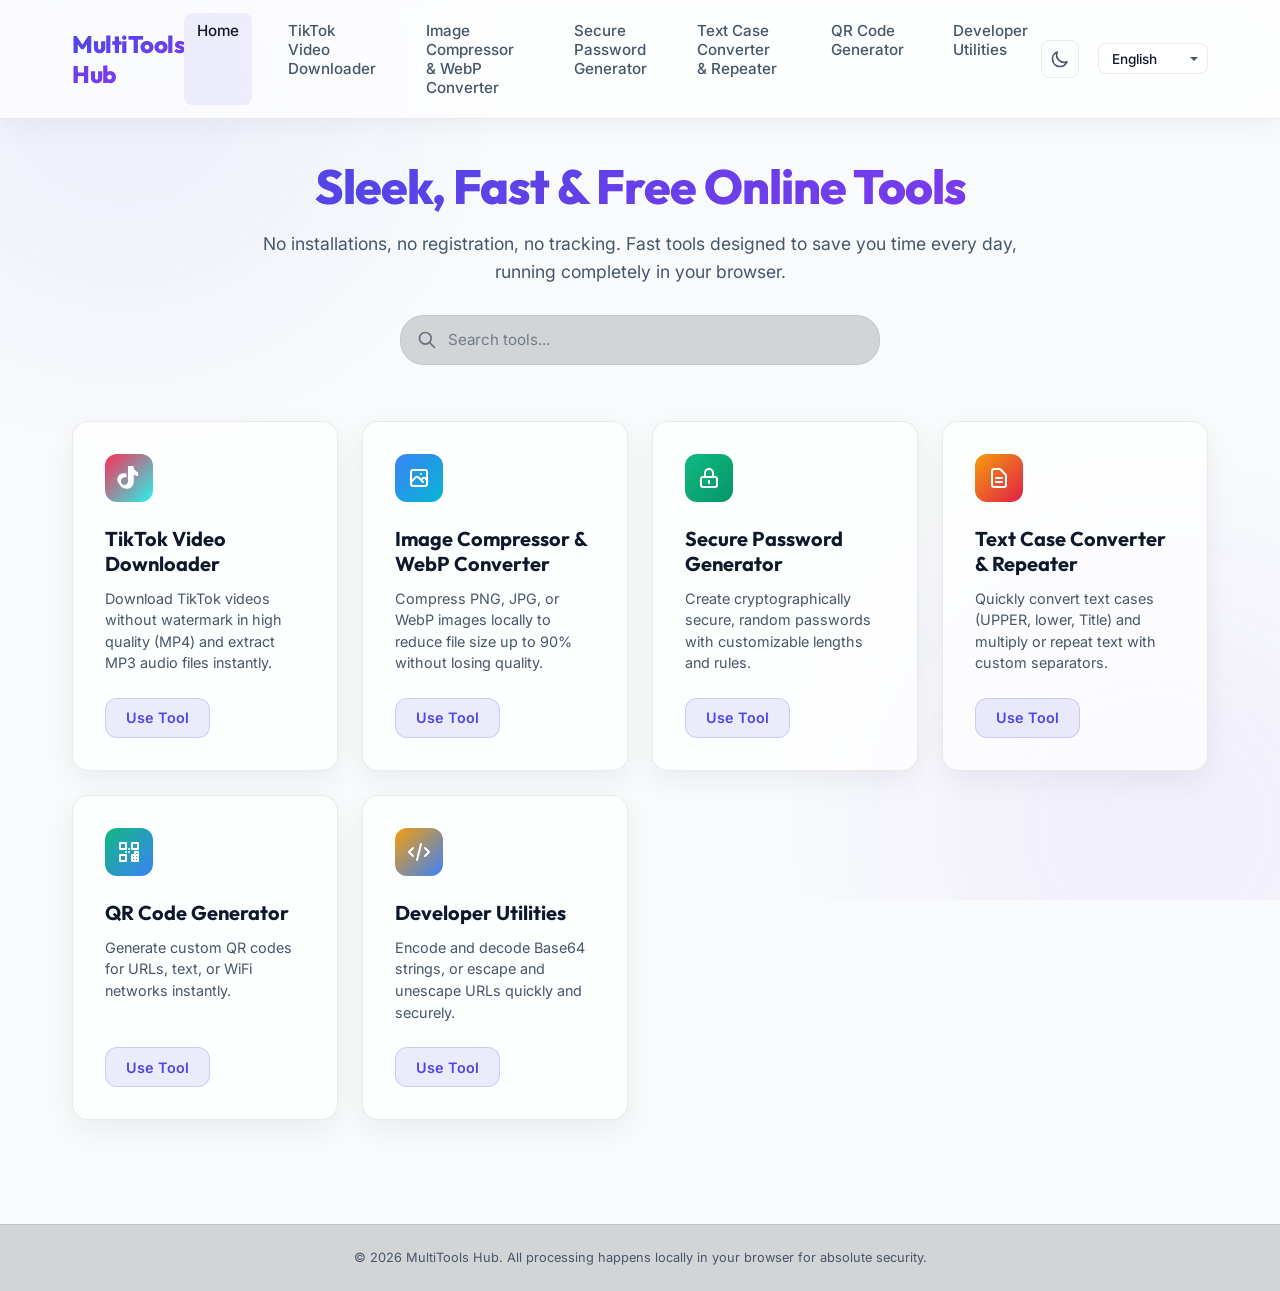
==== commit 229426f4: "Initial commit: BaDiVi website" ====
--- a/index.html
+++ b/index.html
@@ -1,353 +1,597 @@
 <!DOCTYPE html>
-<html lang="vi">
+<html lang="en">
 <head>
-  <meta charset="UTF-8">
-  <meta name="viewport" content="width=device-width, initial-scale=1.0">
-  
-  <!-- SEO Best Practices -->
-  <title>BaDiVi - Băng Dính & Màng Bảo Vệ Chuyên Nghiệp | Premium Adhesive Tapes</title>
-  <meta name="description" content="BaDiVi chuyên sản xuất và cung ứng các giải pháp băng dính đóng gói BOPP, băng keo kỹ thuật, băng dính in logo, màng quấn PE và màng co nhiệt chất lượng cao.">
-  <meta name="keywords" content="badivi, bang dinh badivi, bang keo viet nam, bang keo dong goi, mang pe, catalogue viet han">
-  <meta name="robots" content="index, follow">
-  
-  <!-- CSS Stylesheets -->
-  <link rel="stylesheet" href="css/style.css">
+    <meta charset="UTF-8">
+    <meta name="viewport" content="width=device-width, initial-scale=1.0">
+    <title data-i18n="metaTitle">MultiTools Hub - Free Multilingual Online Web Utilities</title>
+    <meta name="description" content="Free online tools to download TikTok videos, compress images, generate secure passwords, and convert text case. Multilingual and secure client-side tools." data-i18n-content="metaDesc">
+    
+    <!-- Google Fonts -->
+    <link rel="preconnect" href="https://fonts.googleapis.com">
+    <link rel="preconnect" href="https://fonts.gstatic.com" crossorigin>
+    <link href="https://fonts.googleapis.com/css2?family=Inter:wght@300;400;500;600;700&family=Outfit:wght@300;400;500;600;700;800&display=swap" rel="stylesheet">
+    
+    <!-- Main Style -->
+    <link rel="stylesheet" href="css/style.css">
+
+    <!-- International SEO GEO (Hreflang tags) -->
+    <!-- NOTE: Replace 'https://multitoolshub.com' with your actual domain when deployed -->
+    <link rel="alternate" hreflang="x-default" href="https://multitoolshub.com/" />
+    <link rel="alternate" hreflang="en" href="https://multitoolshub.com/?lang=en" />
+    <link rel="alternate" hreflang="es" href="https://multitoolshub.com/?lang=es" />
+    <link rel="alternate" hreflang="pt" href="https://multitoolshub.com/?lang=pt" />
+    <link rel="alternate" hreflang="fr" href="https://multitoolshub.com/?lang=fr" />
+    <link rel="alternate" hreflang="vi" href="https://multitoolshub.com/?lang=vi" />
+
+    <!-- Google Search Console translation setting (Prevents auto Google translation overlay) -->
+    <meta name="google" content="notranslate">
+
+    <!-- Schema.org WebApplication Structured Data -->
+    <script type="application/ld+json">
+    {
+      "@context": "https://schema.org",
+      "@type": "WebApplication",
+      "name": "MultiTools Hub",
+      "url": "https://multitoolshub.com",
+      "applicationCategory": "UtilityApplication",
+      "operatingSystem": "All",
+      "browserRequirements": "Requires JavaScript. Requires HTML5.",
+      "description": "Free multilingual web tools including TikTok downloader, image compressor, secure password generator, text converters, and QR code generator.",
+      "inLanguage": ["en", "es", "pt", "fr", "vi"]
+    }
+    </script>
 </head>
-<body>
-
-  <!-- Header Navigation -->
-  <header class="header" id="header">
-    <div class="container header-container">
-      <a href="index.html" class="logo-wrapper">
-        <img src="images/logo.png" alt="BaDiVi Logo" class="logo-img" id="logo-img">
-      </a>
-
-      <!-- Desktop Navigation Menu -->
-      <nav class="nav-menu" id="nav-menu">
-        <a href="index.html" class="nav-link active" data-i18n="nav-home">Trang Chủ</a>
-        <a href="about.html" class="nav-link" data-i18n="nav-about">Giới Thiệu</a>
-        <a href="products.html" class="nav-link" data-i18n="nav-products">Sản Phẩm</a>
-        <a href="contact.html" class="nav-link" data-i18n="nav-contact">Liên Hệ</a>
-      </nav>
-
-      <!-- Controls & Actions -->
-      <div class="header-controls">
-        <!-- Language Switcher -->
-        <div class="lang-switcher">
-          <button class="lang-btn active" data-lang="vi" onclick="setLanguage('vi')">VI</button>
-          <button class="lang-btn" data-lang="en" onclick="setLanguage('en')">EN</button>
-          <button class="lang-btn" data-lang="zh" onclick="setLanguage('zh')">ZH</button>
+<body class="dark-mode">
+    <div class="background-glows">
+        <div class="glow glow-1"></div>
+        <div class="glow glow-2"></div>
+    </div>
+
+    <!-- Header Navigation -->
+    <header class="glass-nav">
+        <div class="nav-container">
+            <div class="brand" id="nav-brand">
+                <span class="logo-text" data-i18n="logo">MultiTools Hub</span>
+            </div>
+            
+            <nav class="nav-links">
+                <a href="#home" class="nav-item active" data-nav="home" data-i18n="home">Home</a>
+                <a href="#tiktok" class="nav-item" data-nav="tiktok" data-i18n="tiktokTitle">TikTok Downloader</a>
+                <a href="#image" class="nav-item" data-nav="image" data-i18n="imageTitle">Image Compressor</a>
+                <a href="#password" class="nav-item" data-nav="password" data-i18n="passwordTitle">Password Gen</a>
+                <a href="#text" class="nav-item" data-nav="text" data-i18n="textTitle">Text Tools</a>
+                <a href="#qrcode" class="nav-item" data-nav="qrcode" data-i18n="qrTitle">QR Code Gen</a>
+                <a href="#devtools" class="nav-item" data-nav="devtools" data-i18n="devToolsTitle">Dev Tools</a>
+            </nav>
+
+            <div class="nav-actions">
+                <!-- Theme Toggle Button -->
+                <button class="icon-btn" id="theme-toggle" aria-label="Toggle theme">
+                    <svg class="sun-icon" xmlns="http://www.w3.org/2000/svg" fill="none" viewBox="0 0 24 24" stroke="currentColor">
+                        <path stroke-linecap="round" stroke-linejoin="round" stroke-width="2" d="M12 3v1m0 16v1m9-9h-1M4 9H3m15.364-3.364l-.707.707M6.343 17.657l-.707.707m0-12.728l.707.707m12.728 12.728l.707-.707M12 8a4 4 0 100 8 4 4 0 000-8z" />
+                    </svg>
+                    <svg class="moon-icon" xmlns="http://www.w3.org/2000/svg" fill="none" viewBox="0 0 24 24" stroke="currentColor">
+                        <path stroke-linecap="round" stroke-linejoin="round" stroke-width="2" d="M20.354 15.354A9 9 0 018.646 3.646 9.003 9.003 0 0012 21a9.003 9.003 0 008.354-5.646z" />
+                    </svg>
+                </button>
+
+                <!-- Language Switcher Selector -->
+                <div class="lang-select-wrapper">
+                    <select id="lang-select" aria-label="Select language">
+                        <option value="en">English</option>
+                        <option value="es">Español</option>
+                        <option value="pt">Português</option>
+                        <option value="fr">Français</option>
+                        <option value="vi">Tiếng Việt</option>
+                    </select>
+                    <div class="select-arrow"></div>
+                </div>
+            </div>
         </div>
-
-        <!-- Quick phone support -->
-        <div class="contact-quick">
-          <svg viewBox="0 0 24 24">
-            <path d="M6.62 10.79c1.44 2.83 3.76 5.14 6.59 6.59l2.2-2.2c.27-.27.67-.36 1.02-.24 1.12.37 2.33.57 3.57.57.55 0 1 .45 1 1V20c0 .55-.45 1-1 1-9.39 0-17-7.61-17-17 0-.55.45-1 1-1h3.5c.55 0 1 .45 1 1 0 1.25.2 2.45.57 3.57.11.35.03.74-.25 1.02l-2.2 2.2z"/>
-          </svg>
-          <div>
-            <span style="font-size: 0.75rem; display: block; color: var(--gray);" data-i18n="quick-call">Hỗ trợ 24/7:</span>
-            <a href="tel:0377689866" style="font-size: 0.95rem; color: var(--primary);">0377 689 866</a>
-          </div>
+    </header>
+
+    <!-- Main Content Grid / Pages -->
+    <main class="main-container">
+        
+        <!-- ================= HOME PAGE ================= -->
+        <section id="page-home" class="page-section active">
+            <div class="hero-section">
+                <h1 class="gradient-text hero-title" data-i18n="heroTitle">Sleek, Fast & Free Online Tools</h1>
+                <p class="hero-desc" data-i18n="heroDesc">No installations, no registration, no tracking. Fast tools designed to save you time every day, running completely in your browser.</p>
+                <div class="search-bar-container">
+                    <div class="search-input-wrapper">
+                        <svg class="search-icon" fill="none" viewBox="0 0 24 24" stroke="currentColor">
+                            <path stroke-linecap="round" stroke-linejoin="round" stroke-width="2" d="M21 21l-6-6m2-5a7 7 0 11-14 0 7 7 0 0114 0z" />
+                        </svg>
+                        <input type="text" id="tool-search" placeholder="Search tools..." data-i18n-placeholder="searchPlaceholder" autocomplete="off">
+                    </div>
+                </div>
+            </div>
+
+            <!-- Grid of Tools -->
+            <div class="tools-grid">
+                <!-- TikTok Downloader Card -->
+                <div class="tool-card" data-target="tiktok">
+                    <div class="card-icon icon-tiktok">
+                        <svg viewBox="0 0 24 24" fill="currentColor">
+                            <path d="M12.525.02c1.31-.02 2.61-.01 3.91-.02.08 1.53.63 3.02 1.59 4.23.83.96 1.94 1.63 3.16 1.94v3.83c-1.39-.07-2.76-.55-3.92-1.37-.15-.1-.29-.21-.44-.33v6.78c.06 1.5-.32 3.02-1.12 4.31-.96 1.52-2.47 2.65-4.19 3.12-1.7.49-3.56.36-5.18-.39-1.63-.73-2.98-2.07-3.7-3.72C-.17 14.88-.13 12.8.69 11.16c.86-1.74 2.45-3.07 4.38-3.62 1.48-.43 3.07-.33 4.49.26V11.7c-.89-.41-1.9-.5-2.82-.24-.96.25-1.81.9-2.32 1.76-.56.92-.72 2.06-.43 3.11.27.97.94 1.8 1.8 2.29.9.52 2 .59 2.95.21 1-.39 1.79-1.22 2.09-2.23.09-.34.13-.69.13-1.04V.02h.6z"/>
+                        </svg>
+                    </div>
+                    <h2 class="card-title" data-i18n="tiktokTitle">TikTok Video Downloader</h2>
+                    <p class="card-desc" data-i18n="tiktokDesc">Download TikTok videos without watermark in high quality (MP4) and extract MP3 audio files instantly.</p>
+                    <button class="btn btn-primary" data-i18n="useTool">Use Tool</button>
+                </div>
+
+                <!-- Image Compressor Card -->
+                <div class="tool-card" data-target="image">
+                    <div class="card-icon icon-image">
+                        <svg fill="none" viewBox="0 0 24 24" stroke="currentColor">
+                            <path stroke-linecap="round" stroke-linejoin="round" stroke-width="2" d="M4 16l4.586-4.586a2 2 0 012.828 0L16 16m-2-2l1.586-1.586a2 2 0 012.828 0L20 14m-6-6h.01M6 20h12a2 2 0 002-2V6a2 2 0 00-2-2H6a2 2 0 00-2 2v12a2 2 0 002 2z" />
+                        </svg>
+                    </div>
+                    <h2 class="card-title" data-i18n="imageTitle">Image Compressor & WebP Converter</h2>
+                    <p class="card-desc" data-i18n="imageDesc">Compress PNG, JPG, or WebP images locally to reduce file size up to 90% without losing quality.</p>
+                    <button class="btn btn-primary" data-i18n="useTool">Use Tool</button>
+                </div>
+
+                <!-- Password Generator Card -->
+                <div class="tool-card" data-target="password">
+                    <div class="card-icon icon-password">
+                        <svg fill="none" viewBox="0 0 24 24" stroke="currentColor">
+                            <path stroke-linecap="round" stroke-linejoin="round" stroke-width="2" d="M12 15v2m-6 4h12a2 2 0 002-2v-6a2 2 0 00-2-2H6a2 2 0 00-2 2v6a2 2 0 002 2zm10-10V7a4 4 0 00-8 0v4h8z" />
+                        </svg>
+                    </div>
+                    <h2 class="card-title" data-i18n="passwordTitle">Secure Password Generator</h2>
+                    <p class="card-desc" data-i18n="passwordDesc">Create cryptographically secure, random passwords with customizable lengths and rules.</p>
+                    <button class="btn btn-primary" data-i18n="useTool">Use Tool</button>
+                </div>
+
+                <!-- Text Tools Card -->
+                <div class="tool-card" data-target="text">
+                    <div class="card-icon icon-text">
+                        <svg fill="none" viewBox="0 0 24 24" stroke="currentColor">
+                            <path stroke-linecap="round" stroke-linejoin="round" stroke-width="2" d="M9 12h6m-6 4h6m2 5H7a2 2 0 01-2-2V5a2 2 0 012-2h5.586a1 1 0 01.707.293l5.414 5.414a1 1 0 01.293.707V19a2 2 0 01-2 2z" />
+                        </svg>
+                    </div>
+                    <h2 class="card-title" data-i18n="textTitle">Text Case Converter & Repeater</h2>
+                    <p class="card-desc" data-i18n="textDesc">Quickly convert text cases (UPPER, lower, Title) and multiply or repeat text with custom separators.</p>
+                    <button class="btn btn-primary" data-i18n="useTool">Use Tool</button>
+                </div>
+
+                <!-- QR Code Generator Card -->
+                <div class="tool-card" data-target="qrcode">
+                    <div class="card-icon icon-qrcode">
+                        <svg viewBox="0 0 24 24" fill="none" stroke="currentColor" stroke-width="2">
+                            <path stroke-linecap="round" stroke-linejoin="round" d="M3 3h6v6H3V3zM15 3h6v6h-6V3zM3 15h6v6H3v-6zM15 15h3v3h-3v-3zM18 18h3v3h-3v-3zM21 15h-3v3h3v-3zM18 15h3v-3h-3v3zM15 18h3v3h-3v-3zM12 9h.01M9 12h.01M12 12h.01" />
+                        </svg>
+                    </div>
+                    <h2 class="card-title" data-i18n="qrTitle">QR Code Generator</h2>
+                    <p class="card-desc" data-i18n="qrDesc">Generate high-quality custom QR codes for URLs, text messages, or WiFi networks instantly.</p>
+                    <button class="btn btn-primary" data-i18n="useTool">Use Tool</button>
+                </div>
+
+                <!-- Developer Tools Card -->
+                <div class="tool-card" data-target="devtools">
+                    <div class="card-icon icon-devtools">
+                        <svg viewBox="0 0 24 24" fill="none" stroke="currentColor" stroke-width="2">
+                            <path stroke-linecap="round" stroke-linejoin="round" d="M10 20l4-16m4 4l4 4-4 4M6 16l-4-4 4-4" />
+                        </svg>
+                    </div>
+                    <h2 class="card-title" data-i18n="devToolsTitle">Developer Utilities</h2>
+                    <p class="card-desc" data-i18n="devToolsDesc">Encode and decode Base64 strings, or escape and unescape URLs quickly and securely.</p>
+                    <button class="btn btn-primary" data-i18n="useTool">Use Tool</button>
+                </div>
+            </div>
+        </section>
+
+        <!-- ================= TIKTOK DOWNLOADER PAGE ================= -->
+        <section id="page-tiktok" class="page-section">
+            <button class="btn btn-secondary back-btn" data-i18n="backToHome">← Back to Home</button>
+            <div class="tool-container">
+                <div class="tool-header">
+                    <h1 class="gradient-text" data-i18n="tiktokTitle">TikTok Video Downloader</h1>
+                    <p class="tool-subtitle" data-i18n="tiktokDesc">Download TikTok videos without watermark in high quality (MP4) and extract MP3 audio files instantly.</p>
+                </div>
+                
+                <div class="tool-body">
+                    <form id="tiktok-form" class="url-form">
+                        <div class="input-wrapper">
+                            <input type="url" id="tiktok-url" placeholder="Paste TikTok video link here..." data-i18n-placeholder="tiktokPlaceholder" required autocomplete="off">
+                            <button type="submit" class="btn btn-gradient" id="tiktok-submit-btn" data-i18n="tiktokFetchBtn">Get Download Links</button>
+                        </div>
+                        <div id="tiktok-error" class="error-msg hide"></div>
+                    </form>
+
+                    <!-- Loading skeleton -->
+                    <div id="tiktok-loader" class="loader-container hide">
+                        <div class="spinner"></div>
+                        <p data-i18n="loading">Processing...</p>
+                    </div>
+
+                    <!-- Result layout -->
+                    <div id="tiktok-result" class="result-container hide">
+                        <h3 class="result-header" data-i18n="tiktokVideoInfo">Video Details</h3>
+                        <div class="tiktok-details-grid">
+                            <div class="video-preview-wrapper">
+                                <img id="tiktok-cover" src="" alt="Video Cover">
+                            </div>
+                            <div class="video-info-wrapper">
+                                <p id="tiktok-desc" class="video-description"></p>
+                                <p class="video-author"><strong data-i18n="tiktokAuthor">Author</strong>: <span id="tiktok-author-name"></span></p>
+                                
+                                <div class="download-buttons">
+                                    <a id="tiktok-dl-nowatermark" href="#" target="_blank" class="btn btn-success" data-i18n="tiktokNoWatermark">Download (No Watermark)</a>
+                                    <a id="tiktok-dl-watermark" href="#" target="_blank" class="btn btn-secondary" data-i18n="tiktokWatermark">Download (With Watermark)</a>
+                                    <a id="tiktok-dl-audio" href="#" target="_blank" class="btn btn-info" data-i18n="tiktokAudio">Download Audio (MP3)</a>
+                                </div>
+                            </div>
+                        </div>
+                    </div>
+                </div>
+            </div>
+        </section>
+
+        <!-- ================= IMAGE COMPRESSOR PAGE ================= -->
+        <section id="page-image" class="page-section">
+            <button class="btn btn-secondary back-btn" data-i18n="backToHome">← Back to Home</button>
+            <div class="tool-container">
+                <div class="tool-header">
+                    <h1 class="gradient-text" data-i18n="imageTitle">Image Compressor & WebP Converter</h1>
+                    <p class="tool-subtitle" data-i18n="imageDesc">Compress PNG, JPG, or WebP images locally to reduce file size up to 90% without losing quality.</p>
+                </div>
+
+                <div class="tool-body image-compressor-body">
+                    <!-- Drop Zone -->
+                    <div class="drag-drop-zone" id="img-drop-zone">
+                        <input type="file" id="img-input" accept="image/png, image/jpeg, image/webp" style="display: none;">
+                        <svg fill="none" viewBox="0 0 24 24" stroke="currentColor" class="upload-icon">
+                            <path stroke-linecap="round" stroke-linejoin="round" stroke-width="2" d="M7 16a4 4 0 01-.88-7.903A5 5 0 1115.9 6L16 6a5 5 0 011 9.9M15 13l-3-3m0 0l-3 3m3-3v12" />
+                        </svg>
+                        <p id="img-drop-text" data-i18n="imgDragDrop">Drag & drop image here, or click to browse</p>
+                    </div>
+
+                    <!-- Work Area -->
+                    <div id="img-work-area" class="work-area-container hide">
+                        <div class="image-preview-panel">
+                            <div class="preview-box">
+                                <img id="img-preview" src="" alt="Selected Preview">
+                            </div>
+                            <div class="info-table">
+                                <div class="info-row">
+                                    <span data-i18n="imgOriginal">Original Size</span>
+                                    <span id="img-orig-size" class="highlight-val">-</span>
+                                </div>
+                                <div class="info-row">
+                                    <span data-i18n="imgCompressed">Estimated Compressed Size</span>
+                                    <span id="img-comp-size" class="highlight-val">-</span>
+                                </div>
+                                <div class="info-row">
+                                    <span data-i18n="imgSavings">Storage Saved</span>
+                                    <span id="img-saved-pct" class="highlight-val text-green">-</span>
+                                </div>
+                            </div>
+                        </div>
+
+                        <!-- Controls Panel -->
+                        <div class="image-controls-panel">
+                            <div class="control-group">
+                                <label for="img-quality" class="control-label">
+                                    <span data-i18n="imgQuality">Compression Quality</span>
+                                    <span id="img-quality-val" class="badge-val">80%</span>
+                                </label>
+                                <input type="range" id="img-quality" min="10" max="100" value="80" class="slider">
+                            </div>
+
+                            <div class="control-group">
+                                <label for="img-format" class="control-label" data-i18n="imgFormat">Output Format</label>
+                                <div class="select-wrapper">
+                                    <select id="img-format">
+                                        <option value="image/webp">WebP (Recommended)</option>
+                                        <option value="image/jpeg">JPEG</option>
+                                        <option value="image/png">PNG</option>
+                                    </select>
+                                </div>
+                            </div>
+
+                            <button id="img-download-btn" class="btn btn-gradient btn-full" data-i18n="imgDownload">Download Image</button>
+                        </div>
+                    </div>
+                </div>
+            </div>
+        </section>
+
+        <!-- ================= PASSWORD GENERATOR PAGE ================= -->
+        <section id="page-password" class="page-section">
+            <button class="btn btn-secondary back-btn" data-i18n="backToHome">← Back to Home</button>
+            <div class="tool-container">
+                <div class="tool-header">
+                    <h1 class="gradient-text" data-i18n="passwordTitle">Secure Password Generator</h1>
+                    <p class="tool-subtitle" data-i18n="passwordDesc">Create cryptographically secure, random passwords with customizable lengths and rules.</p>
+                </div>
+
+                <div class="tool-body password-body">
+                    <!-- Password Output Box -->
+                    <div class="password-output-wrapper">
+                        <input type="text" id="pwd-output" readonly placeholder="Generated Password" data-i18n-placeholder="pwdGenerateBtn">
+                        <button class="btn btn-gradient" id="pwd-copy-btn">
+                            <span id="pwd-copy-text" data-i18n="copy">Copy</span>
+                        </button>
+                    </div>
+
+                    <!-- Options Grid -->
+                    <div class="password-options">
+                        <!-- Length slider -->
+                        <div class="control-group">
+                            <label for="pwd-length" class="control-label">
+                                <span data-i18n="pwdLength">Password Length</span>
+                                <span id="pwd-length-val" class="badge-val">16</span>
+                            </label>
+                            <input type="range" id="pwd-length" min="4" max="64" value="16" class="slider">
+                        </div>
+
+                        <!-- Checkboxes for complexity -->
+                        <div class="checkbox-options-grid">
+                            <label class="custom-checkbox">
+                                <input type="checkbox" id="pwd-upper" checked>
+                                <span class="checkmark"></span>
+                                <span data-i18n="pwdUpper">Include Uppercase Letters (A-Z)</span>
+                            </label>
+                            <label class="custom-checkbox">
+                                <input type="checkbox" id="pwd-lower" checked>
+                                <span class="checkmark"></span>
+                                <span data-i18n="pwdLower">Include Lowercase Letters (a-z)</span>
+                            </label>
+                            <label class="custom-checkbox">
+                                <input type="checkbox" id="pwd-numbers" checked>
+                                <span class="checkmark"></span>
+                                <span data-i18n="pwdNumbers">Include Numbers (0-9)</span>
+                            </label>
+                            <label class="custom-checkbox">
+                                <input type="checkbox" id="pwd-symbols" checked>
+                                <span class="checkmark"></span>
+                                <span data-i18n="pwdSymbols">Include Symbols (!@#$%)</span>
+                            </label>
+                        </div>
+
+                        <!-- Strength Meter -->
+                        <div class="pwd-strength-container">
+                            <div class="strength-labels">
+                                <span data-i18n="pwdStrength">Password Strength</span>
+                                <span id="pwd-strength-txt" class="strength-val-text text-green" data-i18n="pwdStrong">Strong</span>
+                            </div>
+                            <div class="strength-bar-bg">
+                                <div id="pwd-strength-bar" class="strength-bar-fill strong"></div>
+                            </div>
+                        </div>
+
+                        <button id="pwd-generate-btn" class="btn btn-primary btn-full" data-i18n="pwdGenerateBtn">Generate New Password</button>
+                    </div>
+                </div>
+            </div>
+        </section>
+
+        <!-- ================= TEXT TOOLS PAGE ================= -->
+        <section id="page-text" class="page-section">
+            <button class="btn btn-secondary back-btn" data-i18n="backToHome">← Back to Home</button>
+            <div class="tool-container">
+                <div class="tool-header">
+                    <h1 class="gradient-text" data-i18n="textTitle">Text Case Converter & Repeater</h1>
+                    <p class="tool-subtitle" data-i18n="textDesc">Quickly convert text cases (UPPER, lower, Title) and multiply or repeat text with custom separators.</p>
+                </div>
+
+                <div class="tool-body text-body">
+                    <!-- Text Area Input -->
+                    <div class="text-input-container">
+                        <textarea id="txt-input" placeholder="Type or paste your text here..." data-i18n-placeholder="txtPlaceholder" rows="8"></textarea>
+                    </div>
+
+                    <!-- Statistics row -->
+                    <div class="text-stats-bar">
+                        <div class="stat-box">
+                            <span class="stat-label" data-i18n="txtWords">Words</span>
+                            <span id="txt-word-count" class="stat-count">0</span>
+                        </div>
+                        <div class="stat-box">
+                            <span class="stat-label" data-i18n="txtChars">Characters</span>
+                            <span id="txt-char-count" class="stat-count">0</span>
+                        </div>
+                        <div class="stat-box">
+                            <span class="stat-label" data-i18n="txtSentences">Sentences</span>
+                            <span id="txt-sentence-count" class="stat-count">0</span>
+                        </div>
+                        <div class="stat-box">
+                            <span class="stat-label" data-i18n="txtParagraphs">Paragraphs</span>
+                            <span id="txt-paragraph-count" class="stat-count">0</span>
+                        </div>
+                        <div class="stat-box">
+                            <span class="stat-label" data-i18n="txtReadTime">Read Time</span>
+                            <span id="txt-read-time" class="stat-count">0m</span>
+                        </div>
+                    </div>
+
+                    <!-- Operation controls -->
+                    <div class="text-controls-grid">
+                        <div class="case-buttons">
+                            <button id="txt-upper-btn" class="btn btn-secondary" data-i18n="txtUpperBtn">UPPERCASE</button>
+                            <button id="txt-lower-btn" class="btn btn-secondary" data-i18n="txtLowerBtn">lowercase</button>
+                            <button id="txt-title-btn" class="btn btn-secondary" data-i18n="txtTitleBtn">Title Case</button>
+                            <button id="txt-sentence-btn" class="btn btn-secondary" data-i18n="txtSentenceBtn">Sentence Case</button>
+                        </div>
+                        <div class="action-buttons">
+                            <button id="txt-copy-btn" class="btn btn-gradient">
+                                <span id="txt-copy-text" data-i18n="copy">Copy</span>
+                            </button>
+                            <button id="txt-clear-btn" class="btn btn-danger" data-i18n="txtClearBtn">Clear</button>
+                        </div>
+                    </div>
+
+                    <!-- Divider -->
+                    <hr class="separator-line">
+
+                    <!-- Text Repeater Settings -->
+                    <div class="text-repeater-container">
+                        <h3 class="repeater-title" data-i18n="txtRepeaterHeader">Text Repeater Options</h3>
+                        
+                        <div class="repeater-inputs-grid">
+                            <div class="control-group">
+                                <label for="txt-repeat-count" class="control-label" data-i18n="txtRepeatTimes">Repeat count</label>
+                                <input type="number" id="txt-repeat-count" min="1" max="10000" value="10">
+                            </div>
+
+                            <div class="control-group">
+                                <label for="txt-repeat-separator" class="control-label" data-i18n="txtRepeatSeparator">Separator</label>
+                                <div class="select-wrapper">
+                                    <select id="txt-repeat-separator">
+                                        <option value="space" data-i18n="txtSepSpace">Space</option>
+                                        <option value="newline" data-i18n="txtSepNewline">New Line</option>
+                                        <option value="none" data-i18n="txtSepNone">None</option>
+                                    </select>
+                                </div>
+                            </div>
+                        </div>
+
+                        <button id="txt-repeat-btn" class="btn btn-primary" data-i18n="txtRepeatBtn">Generate & Repeat Text</button>
+                    </div>
+                </div>
+            </div>
+        </section>
+
+        <!-- ================= QR CODE GENERATOR PAGE ================= -->
+        <section id="page-qrcode" class="page-section">
+            <button class="btn btn-secondary back-btn" data-i18n="backToHome">← Back to Home</button>
+            <div class="tool-container">
+                <div class="tool-header">
+                    <h1 class="gradient-text" data-i18n="qrTitle">QR Code Generator</h1>
+                    <p class="tool-subtitle" data-i18n="qrDesc">Generate high-quality custom QR codes for URLs, text messages, or WiFi networks instantly.</p>
+                </div>
+
+                <div class="tool-body qrcode-body">
+                    <div class="qrcode-workspace">
+                        <!-- Settings Panel -->
+                        <div class="qrcode-settings-panel">
+                            <!-- QR Type Selector -->
+                            <div class="control-group">
+                                <label class="control-label" data-i18n="qrType">Data Type</label>
+                                <div class="qr-type-buttons">
+                                    <button type="button" class="btn btn-secondary active" id="qr-type-text-btn" data-type="text" data-i18n="qrTypeText">Text / URL</button>
+                                    <button type="button" class="btn btn-secondary" id="qr-type-wifi-btn" data-type="wifi" data-i18n="qrTypeWifi">WiFi Network</button>
+                                </div>
+                            </div>
+
+                            <!-- Raw Text / URL Input -->
+                            <div id="qr-input-text-group" class="control-group">
+                                <label for="qr-text" class="control-label" data-i18n="qrTextLabel">Text or URL</label>
+                                <input type="text" id="qr-text" placeholder="Enter link or text here..." data-i18n-placeholder="qrTextPlaceholder" value="https://google.com">
+                            </div>
+
+                            <!-- WiFi Inputs -->
+                            <div id="qr-input-wifi-group" class="control-group hide">
+                                <div class="wifi-fields">
+                                    <div class="control-group">
+                                        <label for="qr-wifi-ssid" class="control-label" data-i18n="qrWifiSsid">Network SSID</label>
+                                        <input type="text" id="qr-wifi-ssid" placeholder="My WiFi Network" value="">
+                                    </div>
+                                    <div class="control-group">
+                                        <label for="qr-wifi-password" class="control-label" data-i18n="qrWifiPassword">Password</label>
+                                        <input type="text" id="qr-wifi-password" placeholder="WPA/WEP Password" value="">
+                                    </div>
+                                    <div class="control-group">
+                                        <label for="qr-wifi-encryption" class="control-label" data-i18n="qrWifiSecurity">Security Type</label>
+                                        <div class="select-wrapper">
+                                            <select id="qr-wifi-encryption">
+                                                <option value="WPA">WPA/WPA2</option>
+                                                <option value="WEP">WEP</option>
+                                                <option value="nopass">Unsecured (None)</option>
+                                            </select>
+                                        </div>
+                                    </div>
+                                </div>
+                            </div>
+
+                            <button id="qr-generate-btn" class="btn btn-gradient btn-full" data-i18n="qrGenerateBtn">Generate QR Code</button>
+                        </div>
+
+                        <!-- Output Panel -->
+                        <div class="qrcode-output-panel">
+                            <div class="qr-code-box">
+                                <div id="qr-code-display">
+                                    <!-- Dynamic QR Image rendered here -->
+                                    <img id="qr-image" src="" alt="QR Code Output" class="hide">
+                                    <div id="qr-placeholder-text" class="qr-placeholder" data-i18n="qrPlaceholder">Press Generate to create QR Code</div>
+                                </div>
+                            </div>
+                            <button id="qr-download-btn" class="btn btn-success btn-full hide" data-i18n="qrDownloadBtn">Download QR Code (PNG)</button>
+                        </div>
+                    </div>
+                </div>
+            </div>
+        </section>
+
+        <!-- ================= DEVELOPER UTILITIES PAGE ================= -->
+        <section id="page-devtools" class="page-section">
+            <button class="btn btn-secondary back-btn" data-i18n="backToHome">← Back to Home</button>
+            <div class="tool-container">
+                <div class="tool-header">
+                    <h1 class="gradient-text" data-i18n="devToolsTitle">Developer Utilities</h1>
+                    <p class="tool-subtitle" data-i18n="devToolsDesc">Encode and decode Base64 strings, or escape and unescape URLs quickly and securely.</p>
+                </div>
+
+                <div class="tool-body devtools-body">
+                    <div class="devtools-workspace">
+                        <!-- Settings Panel -->
+                        <div class="qrcode-settings-panel devtools-settings-panel">
+                            <!-- Dev Tool Tab Selector -->
+                            <div class="control-group">
+                                <label class="control-label" data-i18n="devToolType">Select Tool</label>
+                                <div class="qr-type-buttons dev-type-buttons">
+                                    <button type="button" class="btn btn-secondary active" id="dev-type-base64-btn" data-type="base64" data-i18n="devTypeBase64">Base64</button>
+                                    <button type="button" class="btn btn-secondary" id="dev-type-url-btn" data-type="url" data-i18n="devTypeUrl">URL Encode</button>
+                                </div>
+                            </div>
+
+                            <!-- Input Box -->
+                            <div class="control-group">
+                                <label for="dev-input" class="control-label" data-i18n="devInputLabel">Input Text</label>
+                                <textarea id="dev-input" placeholder="Type or paste code here..." data-i18n-placeholder="devInputPlaceholder" rows="5"></textarea>
+                            </div>
+
+                            <div class="action-buttons" style="width: 100%;">
+                                <button id="dev-encode-btn" class="btn btn-gradient" style="flex: 1;" data-i18n="devEncodeBtn">Encode</button>
+                                <button id="dev-decode-btn" class="btn btn-secondary" style="flex: 1;" data-i18n="devDecodeBtn">Decode</button>
+                            </div>
+                        </div>
+
+                        <!-- Output Panel -->
+                        <div class="qrcode-output-panel devtools-output-panel" style="width: 100%;">
+                            <div class="control-group" style="width: 100%;">
+                                <label for="dev-output" class="control-label" data-i18n="devOutputLabel">Output Result</label>
+                                <textarea id="dev-output" readonly placeholder="Output will appear here..." data-i18n-placeholder="devOutputPlaceholder" rows="7" style="width: 100%; background: rgba(0, 0, 0, 0.12); border: 1px solid var(--glass-border); border-radius: var(--radius-lg); padding: 1.2rem; color: var(--text-primary); font-family: monospace; outline: none; resize: vertical;"></textarea>
+                            </div>
+                            <div class="action-buttons" style="width: 100%;">
+                                <button id="dev-copy-btn" class="btn btn-success" style="flex: 1;">
+                                    <span id="dev-copy-text" data-i18n="copy">Copy</span>
+                                </button>
+                                <button id="dev-clear-btn" class="btn btn-danger" style="flex: 1;" data-i18n="txtClearBtn">Clear</button>
+                            </div>
+                        </div>
+                    </div>
+                </div>
+            </div>
+        </section>
+
+    </main>
+
+    <!-- Footer -->
+    <footer>
+        <div class="footer-container">
+            <p data-i18n="footerText">© 2026 MultiTools Hub. All processing happens locally in your browser for absolute security.</p>
         </div>
-
-        <!-- Mobile Menu Toggle Button -->
-        <button class="mobile-nav-toggle" id="mobile-nav-toggle">
-          <svg width="28" height="28" viewBox="0 0 24 24" fill="currentColor">
-            <path d="M3 18h18v-2H3v2zm0-5h18v-2H3v2zm0-7v2h18V6H3z"/>
-          </svg>
-        </button>
-      </div>
-    </div>
-  </header>
-
-  <!-- Hero Section -->
-  <section class="hero">
-    <div class="container hero-grid">
-      <div class="hero-content animate-on-scroll">
-        <h1 class="hero-title" id="hero-title" data-i18n="hero-title-main">
-          Giải Pháp Băng Dính <span>Chuyên Nghiệp</span> Cho Doanh Nghiệp
-        </h1>
-        <p class="hero-desc" id="hero-desc" data-i18n="hero-desc-main">
-          BaDiVi cung cấp các giải pháp kết dính công nghiệp chất lượng cao, màng bảo vệ và màng co nhiệt đa dạng, tối ưu hóa quy trình đóng gói và bảo vệ sản phẩm tốt nhất.
-        </p>
-        <div class="hero-btns">
-          <a href="products.html" class="btn btn-secondary" data-i18n="hero-cta-catalog">Xem Sản Phẩm</a>
-          <button onclick="openQuoteRequest()" class="btn btn-white" data-i18n="hero-cta-quote">Yêu Cầu Báo Giá</button>
-        </div>
-      </div>
-      <div class="hero-image-wrapper animate-on-scroll">
-        <div class="hero-image">
-          <img src="images/hero.png" alt="BaDiVi modern adhesive tape manufacturing plant">
-        </div>
-      </div>
-    </div>
-  </section>
-
-  <!-- Feature Highlights -->
-  <section class="section section-bg">
-    <div class="container">
-      <div class="features-grid">
-        <!-- Feature 1 -->
-        <div class="feature-card animate-on-scroll">
-          <div class="feature-icon">🏅</div>
-          <h3 class="feature-title" data-i18n="feat-quality-title">Chất Lượng Vượt Trội</h3>
-          <p class="feature-desc" data-i18n="feat-quality-desc">Sử dụng nhựa nguyên sinh và hệ keo acrylic, cao su tự nhiên cao cấp chịu lực, chịu nhiệt vượt trội.</p>
-        </div>
-        <!-- Feature 2 -->
-        <div class="feature-card animate-on-scroll" style="animation-delay: 0.1s;">
-          <div class="feature-icon">🎨</div>
-          <h3 class="feature-title" data-i18n="feat-custom-title">Thiết Kế In Logo</h3>
-          <p class="feature-desc" data-i18n="feat-custom-desc">Tùy biến in thương hiệu trực tiếp lên băng dính với độ sắc nét cao giúp quảng bá nhãn hàng tối ưu.</p>
-        </div>
-        <!-- Feature 3 -->
-        <div class="feature-card animate-on-scroll" style="animation-delay: 0.2s;">
-          <div class="feature-icon">⚙️</div>
-          <h3 class="feature-title" data-i18n="feat-tech-title">Sản Xuất Hiện Đại</h3>
-          <p class="feature-desc" data-i18n="feat-tech-desc">Hệ thống nhà máy vận hành tự động, công suất hàng chục tấn/ngày đáp ứng các đơn hàng quy mô.</p>
-        </div>
-      </div>
-    </div>
-  </section>
-
-  <!-- About Teaser -->
-  <section class="section">
-    <div class="container about-teaser-grid">
-      <div class="about-teaser-img-wrapper animate-on-scroll">
-        <img src="images/products.png" alt="BaDiVi tape product assortment" class="about-teaser-img">
-        <div class="about-teaser-experience">
-          <span class="years">15+</span>
-          <span class="text">Năm phát triển</span>
-        </div>
-      </div>
-      <div class="about-teaser-content animate-on-scroll" style="animation-delay: 0.2s;">
-        <h2 class="about-teaser-title" data-i18n="teaser-title">Về Chúng Tôi - Băng Dính BaDiVi</h2>
-        <p class="about-teaser-desc" data-i18n="teaser-desc">
-          Công ty BaDiVi (Băng Dính Việt) là nhà sản xuất hàng đầu trong lĩnh vực sản xuất băng dính kỹ thuật, băng dính đóng gói và màng bảo vệ bề mặt PE chất lượng cao. Với máy móc hiện đại và công nghệ tiên tiến, chúng tôi cam kết mang lại sản phẩm đạt chuẩn quốc tế cùng chi phí tối ưu nhất.
-        </p>
-        <div class="about-teaser-highlights">
-          <div class="teaser-highlight-item">
-            <svg viewBox="0 0 24 24"><path d="M9 16.17L4.83 12l-1.42 1.41L9 19 21 7l-1.41-1.41z"/></svg>
-            <span data-i18n="teaser-feat-1">Nhà máy khép kín</span>
-          </div>
-          <div class="teaser-highlight-item">
-            <svg viewBox="0 0 24 24"><path d="M9 16.17L4.83 12l-1.42 1.41L9 19 21 7l-1.41-1.41z"/></svg>
-            <span data-i18n="teaser-feat-2">Độ bám dính siêu việt</span>
-          </div>
-          <div class="teaser-highlight-item">
-            <svg viewBox="0 0 24 24"><path d="M9 16.17L4.83 12l-1.42 1.41L9 19 21 7l-1.41-1.41z"/></svg>
-            <span data-i18n="teaser-feat-3">Trực tiếp sản xuất</span>
-          </div>
-          <div class="teaser-highlight-item">
-            <svg viewBox="0 0 24 24"><path d="M9 16.17L4.83 12l-1.42 1.41L9 19 21 7l-1.41-1.41z"/></svg>
-            <span data-i18n="teaser-feat-4">Giao hàng nhanh toàn quốc</span>
-          </div>
-        </div>
-        <a href="about.html" class="btn btn-outline" data-i18n="teaser-more">Đọc Thêm Về Chúng Tôi</a>
-      </div>
-    </div>
-  </section>
-
-  <!-- Statistics Counters -->
-  <section class="stats">
-    <div class="container stats-grid">
-      <div class="stat-item animate-on-scroll">
-        <div class="stat-number">15+</div>
-        <div class="stat-label" data-i18n="stats-experience">Năm Kinh Nghiệm</div>
-      </div>
-      <div class="stat-item animate-on-scroll" style="animation-delay: 0.1s;">
-        <div class="stat-number">5000+</div>
-        <div class="stat-label" data-i18n="stats-capacity">Tấn/Năm Công Suất</div>
-      </div>
-      <div class="stat-item animate-on-scroll" style="animation-delay: 0.2s;">
-        <div class="stat-number">200+</div>
-        <div class="stat-label" data-i18n="stats-partners">Đối Tác Lớn</div>
-      </div>
-      <div class="stat-item animate-on-scroll" style="animation-delay: 0.3s;">
-        <div class="stat-number">99.8%</div>
-        <div class="stat-label" data-i18n="stats-satisfaction">Khách Hàng Hài Lòng</div>
-      </div>
-    </div>
-  </section>
-
-  <!-- Featured Products Slider/Grid -->
-  <section class="section section-bg">
-    <div class="container">
-      <div class="section-title-wrapper animate-on-scroll">
-        <h2 class="section-title" data-i18n="featured-title">Sản Phẩm Nổi Bật</h2>
-        <p class="section-subtitle" data-i18n="featured-subtitle">Khám phá các sản phẩm kết dính đóng gói và bảo vệ công nghiệp bán chạy nhất của BaDiVi</p>
-      </div>
-
-      <!-- Grid of 4 bestselling items -->
-      <div class="products-grid" id="featured-products-grid">
-        <!-- Will be rendered dynamically via main.js -->
-      </div>
-
-      <div style="text-align: center; margin-top: 50px;" class="animate-on-scroll">
-        <a href="products.html" class="btn btn-primary" data-i18n="featured-more">Xem Toàn Bộ Danh Mục</a>
-      </div>
-    </div>
-  </section>
-
-  <!-- Call to Action Banner -->
-  <section class="cta">
-    <div class="container animate-on-scroll">
-      <h2 class="cta-title" data-i18n="cta-title">Bạn Cần Sản Phẩm Băng Dính Theo Yêu Cầu Riêng?</h2>
-      <p class="cta-desc" data-i18n="cta-desc">Chúng tôi sản xuất băng dính in logo, cắt cuộn theo bản rộng/độ dày mong muốn của khách hàng với chi phí xuất xưởng cạnh tranh nhất.</p>
-      <button onclick="openQuoteRequest()" class="btn btn-white" data-i18n="cta-btn">Nhận Tư Vấn Miễn Phí</button>
-    </div>
-  </section>
-
-  <!-- Unified Footer -->
-  <footer class="footer">
-    <div class="container footer-grid">
-      <!-- Col 1: About company -->
-      <div class="footer-col-about">
-        <h3>BaDiVi</h3>
-        <p data-i18n="foot-desc">Công ty BaDiVi chuyên sản xuất và phân phối các loại băng dính công nghiệp, băng keo đóng gói và màng bảo vệ bề mặt PE đạt chuẩn xuất khẩu.</p>
-        <div class="social-links">
-          <a href="#" class="social-btn">FB</a>
-          <a href="#" class="social-btn">LN</a>
-          <a href="#" class="social-btn">YT</a>
-        </div>
-      </div>
-
-      <!-- Col 2: Quick Links -->
-      <div>
-        <h4 class="footer-title" data-i18n="foot-quick">Liên Kết Nhanh</h4>
-        <div class="footer-links">
-          <a href="index.html" class="footer-link" data-i18n="nav-home">Trang Chủ</a>
-          <a href="about.html" class="footer-link" data-i18n="nav-about">Giới Thiệu</a>
-          <a href="products.html" class="footer-link" data-i18n="nav-products">Sản Phẩm</a>
-          <a href="contact.html" class="footer-link" data-i18n="nav-contact">Liên Hệ</a>
-        </div>
-      </div>
-
-      <!-- Col 3: Product Types -->
-      <div>
-        <h4 class="footer-title" data-i18n="foot-products">Dòng Sản Phẩm</h4>
-        <div class="footer-links">
-          <a href="products.html?cat=bopp" class="footer-link" data-i18n="tab-bopp">Băng Dính Đóng Gói</a>
-          <a href="products.html?cat=industrial" class="footer-link" data-i18n="tab-industrial">Băng Dính Kỹ Thuật</a>
-          <a href="products.html?cat=specialty" class="footer-link" data-i18n="tab-specialty">Băng Dính Đặc Thù</a>
-          <a href="products.html?cat=films" class="footer-link" data-i18n="tab-films">Màng PE & Bảo Vệ</a>
-        </div>
-      </div>
-
-      <!-- Col 4: Contacts details -->
-      <div>
-        <h4 class="footer-title" data-i18n="info-title">Thông Tin Liên Hệ</h4>
-        <div class="footer-contact-item">
-          <svg viewBox="0 0 24 24"><path d="M12 2C8.13 2 5 5.13 5 9c0 5.25 7 13 7 13s7-7.75 7-13c0-3.87-3.13-7-7-7zm0 9.5c-1.38 0-2.5-1.12-2.5-2.5s1.12-2.5 2.5-2.5 2.5 1.12 2.5 2.5-1.12 2.5-2.5 2.5z"/></svg>
-          <span data-i18n="info-addr-desc">Hồng Thái - An Dương - Hải Phòng</span>
-        </div>
-        <div class="footer-contact-item">
-          <svg viewBox="0 0 24 24"><path d="M6.62 10.79c1.44 2.83 3.76 5.14 6.59 6.59l2.2-2.2c.27-.27.67-.36 1.02-.24 1.12.37 2.33.57 3.57.57.55 0 1 .45 1 1V20c0 .55-.45 1-1 1-9.39 0-17-7.61-17-17 0-.55.45-1 1-1h3.5c.55 0 1 .45 1 1 0 1.25.2 2.45.57 3.57.11.35.03.74-.25 1.02l-2.2 2.2z"/></svg>
-          <span>0377 689 866</span>
-        </div>
-        <div class="footer-contact-item">
-          <svg viewBox="0 0 24 24"><path d="M20 4H4c-1.1 0-1.99.9-1.99 2L2 18c0 1.1.9 2 2 2h16c1.1 0 2-.9 2-2V6c0-1.1-.9-2-2-2zm0 4l-8 5-8-5V6l8 5 8-5v2z"/></svg>
-          <span>info@badivi.vn</span>
-        </div>
-      </div>
-    </div>
-    
-    <div class="container footer-bottom">
-      <span data-i18n="foot-copy">© 2026 BaDiVi. Tất cả quyền được bảo lưu. Thiết kế bởi Antigravity.</span>
-      <div class="lang-switcher" style="background-color: rgba(255,255,255,0.05); border-color: rgba(255,255,255,0.1);">
-        <button class="lang-btn active" data-lang="vi" onclick="setLanguage('vi')">VI</button>
-        <button class="lang-btn" data-lang="en" onclick="setLanguage('en')">EN</button>
-        <button class="lang-btn" data-lang="zh" onclick="setLanguage('zh')">ZH</button>
-      </div>
-    </div>
-  </footer>
-
-  <!-- Product Specifications Detail Modal (Hidden by default) -->
-  <div class="modal" id="product-detail-modal">
-    <div class="modal-content">
-      <button class="modal-close" onclick="closeProductModal()">
-        <svg width="24" height="24" viewBox="0 0 24 24" fill="none" stroke="currentColor" stroke-width="2" stroke-linecap="round" stroke-linejoin="round">
-          <line x1="18" y1="6" x2="6" y2="18"></line>
-          <line x1="6" y1="6" x2="18" y2="18"></line>
-        </svg>
-      </button>
-      
-      <h3 class="modal-title">Băng dính OPP</h3>
-      <span class="modal-category-badge">Băng Dính Đóng Gói</span>
-      
-      <div class="modal-grid">
-        <div class="modal-img-wrapper">
-          <img src="images/products.png" alt="Product detail view" class="modal-img">
-        </div>
-        <div>
-          <h4 class="modal-section-title" data-i18n="modal-spec-title">Thông Số Kỹ Thuật</h4>
-          
-          <table class="specs-table">
-            <tbody>
-              <!-- Populate dynamically via JS -->
-            </tbody>
-          </table>
-          
-          <button class="btn btn-secondary modal-quote-btn" style="width: 100%;" data-i18n="modal-btn-quote">Liên Hệ Báo Giá Sản Phẩm Này</button>
-        </div>
-      </div>
-    </div>
-  </div>
-
-  <!-- Main scripts -->
-  <script src="js/main.js"></script>
-  <script>
-    // Render 4 featured products on home page
-    function renderFeaturedProducts() {
-      const grid = document.getElementById("featured-products-grid");
-      if (!grid) return;
-      
-      // Select 4 bestsellers across categories: 1.1 (OPP), 1.4 (Printed logo), 1.6 (Floor marking), 2.1 (PE stretch)
-      const featuredIds = ["1.1", "1.4", "1.6", "2.1"];
-      const featuredList = products.filter(p => featuredIds.includes(p.id));
-      
-      let html = "";
-      featuredList.forEach(product => {
-        const details = product[currentLang];
-        html += `
-          <div class="product-card animate-on-scroll">
-            <div class="product-img-wrapper">
-              <span class="product-badge">${product.badge[currentLang]}</span>
-              <img src="${product.image}" alt="${details.name}" class="product-img">
-            </div>
-            <div class="product-info">
-              <h3 class="product-title">${details.name}</h3>
-              <p class="product-desc-teaser">${details.teaser}</p>
-              <div class="product-action">
-                <button onclick="openProductModal('${product.id}')" class="btn btn-outline" style="width:100%;" data-i18n="hero-cta-catalog">Xem Chi Tiết</button>
-              </div>
-            </div>
-          </div>
-        `;
-      });
-      
-      grid.innerHTML = html;
-      
-      // Re-translate inner elements that might contain data-i18n
-      grid.querySelectorAll("[data-i18n]").forEach(elem => {
-        const key = elem.getAttribute("data-i18n");
-        if (translations[currentLang][key]) {
-          elem.innerText = translations[currentLang][key];
-        }
-      });
-    }
-    
-    // Initial call
-    document.addEventListener("DOMContentLoaded", () => {
-      renderFeaturedProducts();
-    });
-  </script>
-
-  <!-- Floating Zalo Button -->
-  <a href="https://zalo.me/0377689866" target="_blank" class="zalo-float" title="Liên hệ qua Zalo">
-    <svg viewBox="0 0 24 24" fill="none" xmlns="http://www.w3.org/2000/svg">
-      <path d="M12 2C6.47715 2 2 5.80558 2 10.5C2 13.084 3.37203 15.3853 5.49629 16.8839L4.5 20.5C4.3855 20.9164 4.85196 21.2405 5.18432 20.9904L8.14088 18.7656C9.34914 18.9856 10.6393 19.1 12 19.1C17.5228 19.1 22 15.2944 22 10.6C22 5.90558 17.5228 2 12 2Z" fill="white"/>
-      <text x="6" y="14" fill="#0068ff" font-size="7" font-weight="900" font-family="Arial, sans-serif">Zalo</text>
-    </svg>
-  </a>
+    </footer>
+
+    <!-- Toast Notification Container -->
+    <div id="toast-container" class="toast-container"></div>
+
+    <!-- Core Module Script -->
+    <script type="module" src="js/main.js"></script>
 </body>
 </html>
--- a/css/style.css
+++ b/css/style.css
@@ -1,1429 +1,1544 @@
-/* Import Google Fonts */
-@import url('https://fonts.googleapis.com/css2?family=Inter:wght@300;400;500;600;700&family=Outfit:wght@300;400;500;600;700;800&display=swap');
-
-/* CSS Variables & Theme */
+/* ==========================================================================
+   DESIGN SYSTEM - MULTITOOLS HUB
+   ========================================================================== */
+
 :root {
-  /* Colors */
-  --primary: #0f2c59;
-  --primary-rgb: 15, 44, 89;
-  --secondary: #ff6b35;
-  --secondary-hover: #e0531f;
-  --dark: #0f172a;
-  --dark-rgb: 15, 23, 42;
-  --light: #f8f9fa;
-  --gray-light: #f1f5f9;
-  --gray: #64748b;
-  --border: #e2e8f0;
-  --white: #ffffff;
-  
-  /* Fonts */
-  --font-heading: 'Outfit', sans-serif;
-  --font-body: 'Inter', sans-serif;
-  
-  /* Layout */
-  --container-width: 1200px;
-  --header-height: 80px;
-  
-  /* Effects & Transitions */
-  --transition: all 0.3s cubic-bezier(0.4, 0, 0.2, 1);
-  --shadow-sm: 0 2px 4px rgba(0,0,0,0.05);
-  --shadow: 0 10px 30px rgba(15, 44, 89, 0.08);
-  --shadow-lg: 0 20px 40px rgba(15, 44, 89, 0.15);
-  --radius: 12px;
-  --radius-lg: 20px;
-}
-
-/* Reset & Base Styles */
+    /* Fonts */
+    --font-primary: 'Inter', sans-serif;
+    --font-display: 'Outfit', sans-serif;
+
+    /* Transition defaults */
+    --transition-fast: 0.2s cubic-bezier(0.4, 0, 0.2, 1);
+    --transition-normal: 0.3s cubic-bezier(0.4, 0, 0.2, 1);
+    --transition-slow: 0.5s cubic-bezier(0.4, 0, 0.2, 1);
+
+    /* Border Radius */
+    --radius-sm: 8px;
+    --radius-md: 12px;
+    --radius-lg: 16px;
+    --radius-xl: 24px;
+
+    /* Theme Tokens (Default Dark Mode) */
+    --bg-primary: #090d16;
+    --bg-secondary: rgba(13, 20, 35, 0.45);
+    --text-primary: #f3f4f6;
+    --text-secondary: #9ca3af;
+    
+    --glass-bg: rgba(15, 23, 42, 0.55);
+    --glass-border: rgba(255, 255, 255, 0.08);
+    --glass-border-hover: rgba(255, 255, 255, 0.15);
+    --glass-shadow: rgba(0, 0, 0, 0.4);
+
+    --accent-gradient: linear-gradient(135deg, #6366f1, #a855f7);
+    --accent-color: #6366f1;
+    --accent-color-rgb: 99, 102, 241;
+    
+    --glow-color-1: rgba(99, 102, 241, 0.15);
+    --glow-color-2: rgba(168, 85, 247, 0.15);
+
+    --success-color: #10b981;
+    --danger-color: #ef4444;
+    --info-color: #0ea5e9;
+
+    --card-hover-bg: rgba(24, 32, 55, 0.6);
+}
+
+/* Light Mode Overrides */
+body.light-mode {
+    --bg-primary: #f8fafc;
+    --bg-secondary: rgba(241, 245, 249, 0.6);
+    --text-primary: #0f172a;
+    --text-secondary: #475569;
+    
+    --glass-bg: rgba(255, 255, 255, 0.7);
+    --glass-border: rgba(0, 0, 0, 0.08);
+    --glass-border-hover: rgba(0, 0, 0, 0.15);
+    --glass-shadow: rgba(15, 23, 42, 0.06);
+
+    --accent-gradient: linear-gradient(135deg, #4f46e5, #7c3aed);
+    --accent-color: #4f46e5;
+    --accent-color-rgb: 79, 70, 229;
+    
+    --glow-color-1: rgba(79, 70, 229, 0.08);
+    --glow-color-2: rgba(124, 58, 237, 0.08);
+
+    --card-hover-bg: rgba(255, 255, 255, 0.9);
+}
+
+/* Base Settings */
 * {
-  box-sizing: border-box;
-  margin: 0;
-  padding: 0;
+    margin: 0;
+    padding: 0;
+    box-sizing: border-box;
 }
 
 html {
-  scroll-behavior: smooth;
+    scroll-behavior: smooth;
+    font-size: 16px;
 }
 
 body {
-  font-family: var(--font-body);
-  color: var(--dark);
-  background-color: var(--white);
-  line-height: 1.6;
-  overflow-x: hidden;
-}
-
-h1, h2, h3, h4, h5, h6 {
-  font-family: var(--font-heading);
-  font-weight: 700;
-  line-height: 1.25;
-  color: var(--primary);
-}
-
-a {
-  text-decoration: none;
-  color: inherit;
-  transition: var(--transition);
-}
-
-img {
-  max-width: 100%;
-  height: auto;
-  display: block;
-}
-
-input, textarea, select, button {
-  font-family: inherit;
-  font-size: inherit;
-  outline: none;
-}
-
-ul {
-  list-style: none;
-}
-
-/* Scrollbar Customization */
+    font-family: var(--font-primary);
+    background-color: var(--bg-primary);
+    color: var(--text-primary);
+    min-height: 100vh;
+    display: flex;
+    flex-direction: column;
+    overflow-x: hidden;
+    transition: background-color var(--transition-normal), color var(--transition-normal);
+    position: relative;
+}
+
+/* Background glows */
+.background-glows {
+    position: fixed;
+    width: 100vw;
+    height: 100vh;
+    top: 0;
+    left: 0;
+    z-index: -1;
+    pointer-events: none;
+    overflow: hidden;
+}
+
+.glow {
+    position: absolute;
+    border-radius: 50%;
+    filter: blur(120px);
+    opacity: 0.8;
+    transition: background-color var(--transition-normal);
+}
+
+.glow-1 {
+    width: 450px;
+    height: 450px;
+    top: -150px;
+    left: -100px;
+    background-color: var(--glow-color-1);
+}
+
+.glow-2 {
+    width: 450px;
+    height: 450px;
+    bottom: -150px;
+    right: -100px;
+    background-color: var(--glow-color-2);
+}
+
+/* Scrollbar Styling */
 ::-webkit-scrollbar {
-  width: 10px;
-}
+    width: 8px;
+}
+
 ::-webkit-scrollbar-track {
-  background: var(--gray-light);
-}
+    background: var(--bg-primary);
+}
+
 ::-webkit-scrollbar-thumb {
-  background: var(--primary);
-  border-radius: 5px;
-}
+    background: var(--glass-border);
+    border-radius: var(--radius-sm);
+}
+
 ::-webkit-scrollbar-thumb:hover {
-  background: var(--secondary);
-}
-
-/* Utility Classes */
-.container {
-  max-width: var(--container-width);
-  margin: 0 auto;
-  padding: 0 24px;
-}
-
-.section {
-  padding: 100px 0;
-}
-
-.section-bg {
-  background-color: var(--light);
-}
-
-.section-title-wrapper {
-  text-align: center;
-  margin-bottom: 60px;
-  max-width: 700px;
-  margin-left: auto;
-  margin-right: auto;
-}
-
-.section-title {
-  font-size: 2.5rem;
-  margin-bottom: 16px;
-  position: relative;
-  display: inline-block;
-  padding-bottom: 12px;
-}
-
-.section-title::after {
-  content: '';
-  position: absolute;
-  bottom: 0;
-  left: 50%;
-  transform: translateX(-50%);
-  width: 60px;
-  height: 4px;
-  background-color: var(--secondary);
-  border-radius: 2px;
-}
-
-.section-subtitle {
-  color: var(--gray);
-  font-size: 1.1rem;
-}
-
-/* Buttons */
-.btn {
-  display: inline-flex;
-  align-items: center;
-  justify-content: center;
-  padding: 12px 28px;
-  font-family: var(--font-heading);
-  font-weight: 600;
-  border-radius: var(--radius);
-  cursor: pointer;
-  transition: var(--transition);
-  border: 2px solid transparent;
-  gap: 8px;
-}
-
-.btn-primary {
-  background-color: var(--primary);
-  color: var(--white);
-}
-
-.btn-primary:hover {
-  background-color: var(--secondary);
-  transform: translateY(-2px);
-  box-shadow: 0 5px 15px rgba(255, 107, 53, 0.4);
-}
-
-.btn-secondary {
-  background-color: var(--secondary);
-  color: var(--white);
-}
-
-.btn-secondary:hover {
-  background-color: var(--secondary-hover);
-  transform: translateY(-2px);
-  box-shadow: 0 5px 15px rgba(255, 107, 53, 0.4);
-}
-
-.btn-outline {
-  border-color: var(--primary);
-  color: var(--primary);
-  background-color: transparent;
-}
-
-.btn-outline:hover {
-  background-color: var(--primary);
-  color: var(--white);
-  transform: translateY(-2px);
-}
-
-.btn-white {
-  background-color: var(--white);
-  color: var(--primary);
-}
-
-.btn-white:hover {
-  background-color: var(--secondary);
-  color: var(--white);
-  transform: translateY(-2px);
-  box-shadow: 0 5px 15px rgba(255, 107, 53, 0.4);
-}
-
-/* Header & Navigation */
-.header {
-  position: fixed;
-  top: 0;
-  left: 0;
-  width: 100%;
-  height: var(--header-height);
-  background-color: rgba(255, 255, 255, 0.9);
-  backdrop-filter: blur(10px);
-  border-bottom: 1px solid rgba(226, 232, 240, 0.8);
-  z-index: 1000;
-  transition: var(--transition);
-}
-
-.header.scrolled {
-  height: 70px;
-  background-color: rgba(255, 255, 255, 0.95);
-  box-shadow: var(--shadow-sm);
-}
-
-.header-container {
-  display: flex;
-  justify-content: space-between;
-  align-items: center;
-  height: 100%;
-}
-
-.logo-wrapper {
-  display: flex;
-  align-items: center;
-  gap: 10px;
-}
-
-.logo-img {
-  height: 72px;
-  transition: var(--transition);
-}
-
-.header.scrolled .logo-img {
-  height: 60px;
-}
-
-.nav-menu {
-  display: flex;
-  align-items: center;
-  gap: 32px;
-}
-
-.nav-link {
-  font-family: var(--font-heading);
-  font-weight: 600;
-  color: var(--primary);
-  font-size: 1rem;
-  position: relative;
-  padding: 8px 0;
-}
-
-.nav-link::after {
-  content: '';
-  position: absolute;
-  bottom: 0;
-  left: 0;
-  width: 0;
-  height: 2px;
-  background-color: var(--secondary);
-  transition: var(--transition);
-}
-
-.nav-link:hover::after,
-.nav-link.active::after {
-  width: 100%;
-}
-
-.nav-link:hover,
-.nav-link.active {
-  color: var(--secondary);
-}
-
-/* Controls (Language Switcher & Quick Contact) */
-.header-controls {
-  display: flex;
-  align-items: center;
-  gap: 20px;
-}
-
-.lang-switcher {
-  display: flex;
-  align-items: center;
-  background-color: var(--gray-light);
-  border-radius: 30px;
-  padding: 4px;
-  border: 1px solid var(--border);
-}
-
-.lang-btn {
-  background: none;
-  border: none;
-  font-size: 0.85rem;
-  font-weight: 700;
-  padding: 6px 12px;
-  border-radius: 30px;
-  cursor: pointer;
-  color: var(--gray);
-  transition: var(--transition);
-}
-
-.lang-btn.active {
-  background-color: var(--primary);
-  color: var(--white);
-}
-
-.contact-quick {
-  display: flex;
-  align-items: center;
-  gap: 8px;
-  font-family: var(--font-heading);
-  font-weight: 700;
-  color: var(--secondary);
-}
-
-.contact-quick svg {
-  width: 20px;
-  height: 20px;
-  fill: currentColor;
-}
-
-.mobile-nav-toggle {
-  display: none;
-  background: none;
-  border: none;
-  cursor: pointer;
-  color: var(--primary);
-}
-
-/* Hero Section */
-.hero {
-  position: relative;
-  padding-top: calc(var(--header-height) + 60px);
-  padding-bottom: 120px;
-  background-color: var(--primary);
-  overflow: hidden;
-  color: var(--white);
-  min-height: 90vh;
-  display: flex;
-  align-items: center;
-}
-
-.hero::before {
-  content: '';
-  position: absolute;
-  top: 0;
-  left: 0;
-  width: 100%;
-  height: 100%;
-  background: radial-gradient(circle at 80% 20%, rgba(255, 107, 53, 0.15) 0%, transparent 60%);
-  z-index: 1;
-}
-
-.hero-grid {
-  display: grid;
-  grid-template-columns: 1.2fr 1fr;
-  gap: 60px;
-  align-items: center;
-  position: relative;
-  z-index: 2;
-}
-
-.hero-title {
-  font-size: 4rem;
-  line-height: 1.1;
-  color: var(--white);
-  margin-bottom: 24px;
-  font-weight: 800;
-}
-
-.hero-title span {
-  color: var(--secondary);
-}
-
-.hero-desc {
-  font-size: 1.2rem;
-  margin-bottom: 40px;
-  color: rgba(255, 255, 255, 0.8);
-}
-
-.hero-btns {
-  display: flex;
-  gap: 16px;
-  flex-wrap: wrap;
-}
-
-.hero-image-wrapper {
-  position: relative;
-}
-
-.hero-image {
-  border-radius: var(--radius-lg);
-  box-shadow: var(--shadow-lg);
-  border: 1px solid rgba(255, 255, 255, 0.1);
-  overflow: hidden;
-  position: relative;
-}
-
-.hero-image::after {
-  content: '';
-  position: absolute;
-  top: 0;
-  left: 0;
-  width: 100%;
-  height: 100%;
-  background: linear-gradient(to right, rgba(15, 44, 89, 0.4), transparent);
-}
-
-/* Feature Highlights */
-.features-grid {
-  display: grid;
-  grid-template-columns: repeat(auto-fit, minmax(280px, 1fr));
-  gap: 30px;
-}
-
-.feature-card {
-  background-color: var(--white);
-  padding: 40px 30px;
-  border-radius: var(--radius);
-  box-shadow: var(--shadow);
-  border: 1px solid var(--gray-light);
-  transition: var(--transition);
-}
-
-.feature-card:hover {
-  transform: translateY(-8px);
-  border-color: var(--secondary);
-}
-
-.feature-icon {
-  width: 60px;
-  height: 60px;
-  background-color: rgba(255, 107, 53, 0.1);
-  color: var(--secondary);
-  border-radius: var(--radius);
-  display: flex;
-  align-items: center;
-  justify-content: center;
-  margin-bottom: 24px;
-  font-size: 1.8rem;
-  transition: var(--transition);
-}
-
-.feature-card:hover .feature-icon {
-  background-color: var(--secondary);
-  color: var(--white);
-}
-
-.feature-title {
-  font-size: 1.3rem;
-  margin-bottom: 12px;
-}
-
-.feature-desc {
-  color: var(--gray);
-  font-size: 0.95rem;
-}
-
-/* Stats Counter Section */
-.stats {
-  background-color: var(--primary);
-  color: var(--white);
-  padding: 60px 0;
-  position: relative;
-}
-
-.stats-grid {
-  display: grid;
-  grid-template-columns: repeat(4, 1fr);
-  gap: 30px;
-  text-align: center;
-}
-
-.stat-item {
-  position: relative;
-}
-
-.stat-item:not(:last-child)::after {
-  content: '';
-  position: absolute;
-  right: -15px;
-  top: 15%;
-  height: 70%;
-  width: 1px;
-  background-color: rgba(255, 255, 255, 0.15);
-}
-
-.stat-number {
-  font-family: var(--font-heading);
-  font-size: 3.5rem;
-  font-weight: 800;
-  color: var(--secondary);
-  line-height: 1;
-  margin-bottom: 10px;
-}
-
-.stat-label {
-  font-size: 1rem;
-  text-transform: uppercase;
-  letter-spacing: 1px;
-  color: rgba(255, 255, 255, 0.7);
-  font-weight: 600;
-}
-
-/* About Teaser */
-.about-teaser-grid {
-  display: grid;
-  grid-template-columns: 1fr 1.1fr;
-  gap: 60px;
-  align-items: center;
-}
-
-.about-teaser-img-wrapper {
-  position: relative;
-}
-
-.about-teaser-img {
-  border-radius: var(--radius-lg);
-  box-shadow: var(--shadow-lg);
-}
-
-.about-teaser-experience {
-  position: absolute;
-  bottom: -30px;
-  right: -30px;
-  background-color: var(--secondary);
-  color: var(--white);
-  padding: 30px;
-  border-radius: var(--radius);
-  box-shadow: var(--shadow-lg);
-  text-align: center;
-  max-width: 200px;
-}
-
-.about-teaser-experience .years {
-  font-family: var(--font-heading);
-  font-size: 3rem;
-  font-weight: 800;
-  line-height: 1;
-  display: block;
-}
-
-.about-teaser-experience .text {
-  font-size: 0.9rem;
-  font-weight: 700;
-  text-transform: uppercase;
-}
-
-.about-teaser-title {
-  font-size: 2.2rem;
-  margin-bottom: 20px;
-}
-
-.about-teaser-desc {
-  color: var(--gray);
-  margin-bottom: 30px;
-}
-
-.about-teaser-highlights {
-  display: grid;
-  grid-template-columns: 1fr 1fr;
-  gap: 20px;
-  margin-bottom: 40px;
-}
-
-.teaser-highlight-item {
-  display: flex;
-  align-items: center;
-  gap: 12px;
-  font-weight: 600;
-}
-
-.teaser-highlight-item svg {
-  width: 24px;
-  height: 24px;
-  fill: var(--secondary);
-}
-
-/* Product Catalog Page Styles */
-.catalog-controls {
-  margin-bottom: 50px;
-}
-
-.search-filter-wrapper {
-  display: flex;
-  justify-content: space-between;
-  align-items: center;
-  margin-bottom: 30px;
-  gap: 20px;
-  flex-wrap: wrap;
-}
-
-.search-box {
-  position: relative;
-  max-width: 400px;
-  width: 100%;
-}
-
-.search-input {
-  width: 100%;
-  padding: 14px 20px 14px 50px;
-  border: 1px solid var(--border);
-  border-radius: 30px;
-  background-color: var(--light);
-  transition: var(--transition);
-  font-weight: 500;
-}
-
-.search-input:focus {
-  background-color: var(--white);
-  border-color: var(--primary);
-  box-shadow: 0 0 0 4px rgba(15, 44, 89, 0.1);
-}
-
-.search-icon {
-  position: absolute;
-  left: 20px;
-  top: 50%;
-  transform: translateY(-50%);
-  color: var(--gray);
-}
-
-.tabs-wrapper {
-  display: flex;
-  gap: 12px;
-  overflow-x: auto;
-  padding-bottom: 10px;
-  width: 100%;
-}
-
-/* Hide Scrollbar for tabs on desktop, custom for touch devices */
-.tabs-wrapper::-webkit-scrollbar {
-  height: 4px;
-}
-
-.tab-btn {
-  background: var(--light);
-  border: 1px solid var(--border);
-  padding: 12px 24px;
-  border-radius: 30px;
-  font-family: var(--font-heading);
-  font-weight: 600;
-  cursor: pointer;
-  white-space: nowrap;
-  transition: var(--transition);
-  color: var(--primary);
-}
-
-.tab-btn:hover {
-  background-color: rgba(15, 44, 89, 0.05);
-}
-
-.tab-btn.active {
-  background-color: var(--primary);
-  color: var(--white);
-  border-color: var(--primary);
-}
-
-/* Product Grid */
-.products-grid {
-  display: grid;
-  grid-template-columns: repeat(auto-fill, minmax(270px, 1fr));
-  gap: 30px;
-}
-
-.product-card {
-  background-color: var(--white);
-  border-radius: var(--radius);
-  overflow: hidden;
-  box-shadow: var(--shadow-sm);
-  border: 1px solid var(--border);
-  transition: var(--transition);
-  display: flex;
-  flex-direction: column;
-}
-
-.product-card:hover {
-  transform: translateY(-6px);
-  box-shadow: var(--shadow);
-  border-color: rgba(255, 107, 53, 0.5);
-}
-
-.product-img-wrapper {
-  height: 200px;
-  overflow: hidden;
-  position: relative;
-  background-color: var(--gray-light);
-}
-
-.product-img {
-  width: 100%;
-  height: 100%;
-  object-fit: cover;
-  transition: var(--transition);
-}
-
-.product-card:hover .product-img {
-  transform: scale(1.05);
-}
-
-.product-badge {
-  position: absolute;
-  top: 15px;
-  left: 15px;
-  background-color: var(--secondary);
-  color: var(--white);
-  padding: 4px 12px;
-  border-radius: 20px;
-  font-size: 0.75rem;
-  font-weight: 700;
-  text-transform: uppercase;
-}
-
-.product-info {
-  padding: 24px;
-  display: flex;
-  flex-direction: column;
-  flex-grow: 1;
-}
-
-.product-title {
-  font-size: 1.2rem;
-  margin-bottom: 10px;
-  height: 48px;
-  display: -webkit-box;
-  -webkit-line-clamp: 2;
-  -webkit-box-orient: vertical;
-  overflow: hidden;
-}
-
-.product-desc-teaser {
-  color: var(--gray);
-  font-size: 0.9rem;
-  margin-bottom: 20px;
-  height: 60px;
-  display: -webkit-box;
-  -webkit-line-clamp: 3;
-  -webkit-box-orient: vertical;
-  overflow: hidden;
-}
-
-.product-action {
-  margin-top: auto;
-  width: 100%;
-}
-
-/* Modal Dialog */
-.modal {
-  position: fixed;
-  top: 0;
-  left: 0;
-  width: 100%;
-  height: 100%;
-  background-color: rgba(15, 23, 42, 0.6);
-  backdrop-filter: blur(4px);
-  z-index: 2000;
-  display: flex;
-  align-items: center;
-  justify-content: center;
-  opacity: 0;
-  pointer-events: none;
-  transition: opacity 0.3s ease;
-  padding: 20px;
-}
-
-.modal.active {
-  opacity: 1;
-  pointer-events: auto;
-}
-
-.modal-content {
-  background-color: var(--white);
-  border-radius: var(--radius-lg);
-  max-width: 800px;
-  width: 100%;
-  max-height: 90vh;
-  overflow-y: auto;
-  box-shadow: var(--shadow-lg);
-  position: relative;
-  transform: scale(0.9);
-  transition: transform 0.3s cubic-bezier(0.34, 1.56, 0.64, 1);
-  padding: 40px;
-}
-
-.modal.active .modal-content {
-  transform: scale(1);
-}
-
-.modal-close {
-  position: absolute;
-  top: 24px;
-  right: 24px;
-  background: var(--gray-light);
-  border: none;
-  width: 40px;
-  height: 40px;
-  border-radius: 50%;
-  display: flex;
-  align-items: center;
-  justify-content: center;
-  cursor: pointer;
-  color: var(--primary);
-  transition: var(--transition);
-}
-
-.modal-close:hover {
-  background-color: var(--secondary);
-  color: var(--white);
-  transform: rotate(90deg);
-}
-
-.modal-grid {
-  display: grid;
-  grid-template-columns: 1fr 1.2fr;
-  gap: 30px;
-  margin-top: 15px;
-}
-
-.modal-img-wrapper {
-  border-radius: var(--radius);
-  overflow: hidden;
-  height: 250px;
-  background-color: var(--gray-light);
-}
-
-.modal-img {
-  width: 100%;
-  height: 100%;
-  object-fit: cover;
-}
-
-.modal-title {
-  font-size: 2rem;
-  margin-bottom: 8px;
-}
-
-.modal-category-badge {
-  display: inline-block;
-  background-color: rgba(15, 44, 89, 0.1);
-  color: var(--primary);
-  padding: 4px 12px;
-  border-radius: 20px;
-  font-size: 0.8rem;
-  font-weight: 700;
-  margin-bottom: 20px;
-}
-
-.modal-section-title {
-  font-size: 1.1rem;
-  margin: 15px 0 8px 0;
-  border-left: 3px solid var(--secondary);
-  padding-left: 10px;
-}
-
-.modal-text {
-  color: var(--gray);
-  font-size: 0.95rem;
-  margin-bottom: 12px;
-}
-
-/* Specs Table */
-.specs-table {
-  width: 100%;
-  border-collapse: collapse;
-  margin-top: 10px;
-  margin-bottom: 20px;
-}
-
-.specs-table th,
-.specs-table td {
-  padding: 10px 14px;
-  text-align: left;
-  border-bottom: 1px solid var(--border);
-  font-size: 0.9rem;
-}
-
-.specs-table th {
-  background-color: var(--gray-light);
-  font-weight: 700;
-  color: var(--primary);
-  width: 35%;
-}
-
-.specs-table td {
-  color: var(--dark);
-}
-
-/* Quote Request Modal Details */
-.quote-form-group {
-  margin-bottom: 16px;
-}
-
-.quote-form-label {
-  display: block;
-  font-weight: 600;
-  margin-bottom: 6px;
-  font-size: 0.9rem;
-  color: var(--primary);
-}
-
-.quote-form-control {
-  width: 100%;
-  padding: 12px 16px;
-  border: 1px solid var(--border);
-  border-radius: var(--radius);
-  transition: var(--transition);
-}
-
-.quote-form-control:focus {
-  border-color: var(--primary);
-  box-shadow: 0 0 0 3px rgba(15, 44, 89, 0.1);
-}
-
-/* About Page styles */
-.about-history {
-  display: grid;
-  grid-template-columns: 1.2fr 1fr;
-  gap: 60px;
-  align-items: center;
-}
-
-.about-history-content p {
-  color: var(--gray);
-  margin-bottom: 20px;
-}
-
-.values-grid {
-  display: grid;
-  grid-template-columns: repeat(3, 1fr);
-  gap: 30px;
-}
-
-.value-card {
-  background-color: var(--white);
-  padding: 40px 30px;
-  border-radius: var(--radius);
-  box-shadow: var(--shadow-sm);
-  border: 1px solid var(--border);
-  text-align: center;
-}
-
-.value-icon {
-  width: 70px;
-  height: 70px;
-  background-color: rgba(15, 44, 89, 0.05);
-  color: var(--primary);
-  border-radius: 50%;
-  display: flex;
-  align-items: center;
-  justify-content: center;
-  margin: 0 auto 24px auto;
-  font-size: 2rem;
-}
-
-.value-title {
-  font-size: 1.3rem;
-  margin-bottom: 12px;
-}
-
-.value-desc {
-  color: var(--gray);
-  font-size: 0.95rem;
-}
-
-/* Contact Page Styles */
-.contact-grid {
-  display: grid;
-  grid-template-columns: 1fr 1.3fr;
-  gap: 60px;
-}
-
-.contact-info-panel {
-  background-color: var(--primary);
-  color: var(--white);
-  padding: 50px;
-  border-radius: var(--radius-lg);
-  box-shadow: var(--shadow-lg);
-}
-
-.contact-info-title {
-  color: var(--white);
-  font-size: 2rem;
-  margin-bottom: 16px;
-}
-
-.contact-info-desc {
-  color: rgba(255, 255, 255, 0.7);
-  margin-bottom: 40px;
-}
-
-.contact-detail-list {
-  display: flex;
-  flex-direction: column;
-  gap: 30px;
-}
-
-.contact-detail-item {
-  display: flex;
-  align-items: flex-start;
-  gap: 20px;
-}
-
-.contact-detail-icon {
-  width: 48px;
-  height: 48px;
-  background-color: rgba(255, 255, 255, 0.1);
-  color: var(--secondary);
-  border-radius: 50%;
-  display: flex;
-  align-items: center;
-  justify-content: center;
-  flex-shrink: 0;
-  font-size: 1.2rem;
-}
-
-.contact-detail-content h4 {
-  color: var(--white);
-  font-size: 1.1rem;
-  margin-bottom: 4px;
-}
-
-.contact-detail-content p {
-  color: rgba(255, 255, 255, 0.8);
-  font-size: 0.95rem;
-}
-
-.contact-form-panel {
-  background-color: var(--white);
-  padding: 40px;
-  border-radius: var(--radius-lg);
-  box-shadow: var(--shadow);
-  border: 1px solid var(--border);
-}
-
-.contact-form-title {
-  font-size: 1.8rem;
-  margin-bottom: 24px;
-}
-
-.form-grid {
-  display: grid;
-  grid-template-columns: 1fr 1fr;
-  gap: 20px;
-  margin-bottom: 20px;
-}
-
-.form-group {
-  margin-bottom: 20px;
-}
-
-.form-group-full {
-  grid-column: span 2;
-}
-
-.form-label {
-  display: block;
-  font-weight: 600;
-  margin-bottom: 8px;
-  color: var(--primary);
-  font-size: 0.9rem;
-}
-
-.form-control {
-  width: 100%;
-  padding: 14px 20px;
-  border: 1px solid var(--border);
-  border-radius: var(--radius);
-  background-color: var(--light);
-  transition: var(--transition);
-}
-
-.form-control:focus {
-  background-color: var(--white);
-  border-color: var(--primary);
-  box-shadow: 0 0 0 4px rgba(15, 44, 89, 0.1);
-}
-
-textarea.form-control {
-  resize: vertical;
-  min-height: 120px;
-}
-
-/* Partners Section */
-.partners-slider {
-  display: flex;
-  justify-content: space-around;
-  align-items: center;
-  flex-wrap: wrap;
-  gap: 40px;
-  opacity: 0.6;
-}
-
-.partner-logo {
-  font-family: var(--font-heading);
-  font-size: 1.5rem;
-  font-weight: 800;
-  color: var(--primary);
-  letter-spacing: 1px;
-}
-
-/* Call to Action (CTA) Section */
-.cta {
-  background: linear-gradient(135deg, var(--primary) 0%, #17427f 100%);
-  color: var(--white);
-  padding: 80px 0;
-  text-align: center;
-}
-
-.cta-title {
-  color: var(--white);
-  font-size: 2.5rem;
-  margin-bottom: 20px;
-}
-
-.cta-desc {
-  max-width: 600px;
-  margin: 0 auto 32px auto;
-  color: rgba(255, 255, 255, 0.8);
-  font-size: 1.1rem;
-}
-
-/* Footer */
-.footer {
-  background-color: var(--dark);
-  color: rgba(255, 255, 255, 0.7);
-  padding: 80px 0 30px 0;
-  border-top: 5px solid var(--secondary);
-}
-
-.footer-grid {
-  display: grid;
-  grid-template-columns: 1.5fr 1fr 1fr 1.2fr;
-  gap: 40px;
-  margin-bottom: 60px;
-}
-
-.footer-col-about h3 {
-  color: var(--white);
-  font-size: 1.8rem;
-  margin-bottom: 20px;
-  display: flex;
-  align-items: center;
-  gap: 8px;
-}
-
-.footer-col-about p {
-  margin-bottom: 24px;
-  font-size: 0.95rem;
-}
-
-.social-links {
-  display: flex;
-  gap: 12px;
-}
-
-.social-btn {
-  width: 40px;
-  height: 40px;
-  background-color: rgba(255, 255, 255, 0.05);
-  color: var(--white);
-  border-radius: 50%;
-  display: flex;
-  align-items: center;
-  justify-content: center;
-  transition: var(--transition);
-}
-
-.social-btn:hover {
-  background-color: var(--secondary);
-  color: var(--white);
-  transform: translateY(-3px);
-}
-
-.footer-title {
-  color: var(--white);
-  font-size: 1.2rem;
-  margin-bottom: 24px;
-  position: relative;
-  padding-bottom: 8px;
-}
-
-.footer-title::after {
-  content: '';
-  position: absolute;
-  bottom: 0;
-  left: 0;
-  width: 30px;
-  height: 2px;
-  background-color: var(--secondary);
-}
-
-.footer-links {
-  display: flex;
-  flex-direction: column;
-  gap: 12px;
-}
-
-.footer-link {
-  font-size: 0.95rem;
-}
-
-.footer-link:hover {
-  color: var(--secondary);
-  padding-left: 5px;
-}
-
-.footer-contact-item {
-  display: flex;
-  align-items: flex-start;
-  gap: 12px;
-  margin-bottom: 16px;
-  font-size: 0.9rem;
-}
-
-.footer-contact-item svg {
-  width: 16px;
-  height: 16px;
-  fill: var(--secondary);
-  margin-top: 4px;
-  flex-shrink: 0;
-}
-
-.footer-bottom {
-  border-top: 1px solid rgba(255, 255, 255, 0.1);
-  padding-top: 30px;
-  display: flex;
-  justify-content: space-between;
-  align-items: center;
-  flex-wrap: wrap;
-  gap: 20px;
-  font-size: 0.9rem;
-}
-
-/* Animations */
-@keyframes slideUp {
-  from {
+    background: var(--text-secondary);
+}
+
+/* ==========================================================================
+   NAVIGATION BAR
+   ========================================================================== */
+
+.glass-nav {
+    position: sticky;
+    top: 0;
+    z-index: 100;
+    background: var(--glass-bg);
+    backdrop-filter: blur(16px);
+    -webkit-backdrop-filter: blur(16px);
+    border-bottom: 1px solid var(--glass-border);
+    box-shadow: 0 4px 30px var(--glass-shadow);
+    transition: background var(--transition-normal), border var(--transition-normal);
+}
+
+.nav-container {
+    max-width: 1200px;
+    margin: 0 auto;
+    padding: 0.8rem 2rem;
+    display: flex;
+    justify-content: space-between;
+    align-items: center;
+    min-height: 70px;
+}
+
+.brand {
+    cursor: pointer;
+}
+
+.logo-text {
+    font-family: var(--font-display);
+    font-weight: 800;
+    font-size: 1.5rem;
+    background: var(--accent-gradient);
+    -webkit-background-clip: text;
+    -webkit-text-fill-color: transparent;
+    letter-spacing: -0.5px;
+}
+
+.nav-links {
+    display: flex;
+    gap: 1.5rem;
+}
+
+.nav-item {
+    font-size: 0.95rem;
+    color: var(--text-secondary);
+    text-decoration: none;
+    font-weight: 500;
+    padding: 0.5rem 0.8rem;
+    border-radius: var(--radius-sm);
+    transition: color var(--transition-fast), background var(--transition-fast);
+}
+
+.nav-item:hover, .nav-item.active {
+    color: var(--text-primary);
+    background: rgba(var(--accent-color-rgb), 0.08);
+}
+
+.nav-actions {
+    display: flex;
+    align-items: center;
+    gap: 1.2rem;
+}
+
+/* Language selector */
+.lang-select-wrapper {
+    position: relative;
+}
+
+.lang-select-wrapper select {
+    appearance: none;
+    -webkit-appearance: none;
+    background: var(--glass-bg);
+    border: 1px solid var(--glass-border);
+    color: var(--text-primary);
+    padding: 0.4rem 1.8rem 0.4rem 0.8rem;
+    border-radius: var(--radius-sm);
+    font-family: var(--font-primary);
+    font-size: 0.85rem;
+    font-weight: 500;
+    cursor: pointer;
+    outline: none;
+    transition: border var(--transition-fast), box-shadow var(--transition-fast);
+}
+
+.lang-select-wrapper select:focus {
+    border-color: var(--accent-color);
+    box-shadow: 0 0 0 2px rgba(var(--accent-color-rgb), 0.2);
+}
+
+.lang-select-wrapper .select-arrow {
+    position: absolute;
+    right: 0.6rem;
+    top: 50%;
+    transform: translateY(-50%);
+    width: 0;
+    height: 0;
+    border-left: 4px solid transparent;
+    border-right: 4px solid transparent;
+    border-top: 4px solid var(--text-secondary);
+    pointer-events: none;
+}
+
+/* Icon Buttons */
+.icon-btn {
+    background: none;
+    border: 1px solid var(--glass-border);
+    color: var(--text-secondary);
+    cursor: pointer;
+    padding: 0.5rem;
+    border-radius: var(--radius-sm);
+    display: flex;
+    align-items: center;
+    justify-content: center;
+    transition: color var(--transition-fast), border var(--transition-fast), background var(--transition-fast);
+}
+
+.icon-btn:hover {
+    color: var(--text-primary);
+    border-color: var(--glass-border-hover);
+    background: rgba(255, 255, 255, 0.04);
+}
+
+.icon-btn svg {
+    width: 20px;
+    height: 20px;
+}
+
+body.dark-mode .sun-icon { display: block; }
+body.dark-mode .moon-icon { display: none; }
+body.light-mode .sun-icon { display: none; }
+body.light-mode .moon-icon { display: block; }
+
+/* ==========================================================================
+   LAYOUT CONTAINER
+   ========================================================================== */
+
+.main-container {
+    flex: 1;
+    max-width: 1200px;
+    width: 100%;
+    margin: 0 auto;
+    padding: 2.5rem 2rem;
+}
+
+.page-section {
+    display: none;
     opacity: 0;
-    transform: translateY(20px);
-  }
-  to {
+    transform: translateY(15px);
+    transition: opacity var(--transition-normal), transform var(--transition-normal);
+}
+
+.page-section.active {
+    display: block;
     opacity: 1;
     transform: translateY(0);
-  }
-}
-
-.animated {
-  animation: slideUp 0.8s ease forwards;
-}
-
-/* Responsive Media Queries */
-@media (max-width: 1024px) {
-  .hero-grid,
-  .about-teaser-grid,
-  .about-history,
-  .contact-grid {
+}
+
+/* ==========================================================================
+   HOME PAGE (HERO & GRID)
+   ========================================================================== */
+
+.hero-section {
+    text-align: center;
+    margin-bottom: 3.5rem;
+    max-width: 760px;
+    margin-left: auto;
+    margin-right: auto;
+}
+
+.gradient-text {
+    background: var(--accent-gradient);
+    -webkit-background-clip: text;
+    -webkit-text-fill-color: transparent;
+}
+
+.hero-title {
+    font-family: var(--font-display);
+    font-size: 3rem;
+    font-weight: 800;
+    letter-spacing: -1px;
+    line-height: 1.15;
+    margin-bottom: 1rem;
+}
+
+.hero-desc {
+    font-size: 1.1rem;
+    color: var(--text-secondary);
+    line-height: 1.6;
+}
+
+/* Tools Grid */
+.tools-grid {
+    display: grid;
+    grid-template-columns: repeat(auto-fit, minmax(260px, 1fr));
+    gap: 1.5rem;
+}
+
+.tool-card {
+    background: var(--glass-bg);
+    border: 1px solid var(--glass-border);
+    border-radius: var(--radius-lg);
+    padding: 2rem;
+    box-shadow: 0 10px 30px var(--glass-shadow);
+    display: flex;
+    flex-direction: column;
+    align-items: flex-start;
+    cursor: pointer;
+    transition: transform var(--transition-normal), border var(--transition-normal), background var(--transition-normal), box-shadow var(--transition-normal);
+}
+
+.tool-card:hover {
+    transform: translateY(-6px);
+    background: var(--card-hover-bg);
+    border-color: var(--accent-color);
+    box-shadow: 0 15px 35px rgba(var(--accent-color-rgb), 0.15);
+}
+
+.card-icon {
+    width: 48px;
+    height: 48px;
+    border-radius: var(--radius-md);
+    display: flex;
+    align-items: center;
+    justify-content: center;
+    margin-bottom: 1.5rem;
+    color: #fff;
+}
+
+.icon-tiktok { background: linear-gradient(135deg, #fe2c55, #25f4ee); }
+.icon-image { background: linear-gradient(135deg, #3b82f6, #06b6d4); }
+.icon-password { background: linear-gradient(135deg, #10b981, #059669); }
+.icon-text { background: linear-gradient(135deg, #f59e0b, #e11d48); }
+
+.card-icon svg {
+    width: 24px;
+    height: 24px;
+}
+
+.card-title {
+    font-family: var(--font-display);
+    font-size: 1.25rem;
+    font-weight: 700;
+    margin-bottom: 0.75rem;
+}
+
+.card-desc {
+    font-size: 0.9rem;
+    color: var(--text-secondary);
+    line-height: 1.5;
+    margin-bottom: 1.5rem;
+    flex-grow: 1;
+}
+
+/* ==========================================================================
+   BUTTONS
+   ========================================================================== */
+
+.btn {
+    font-family: var(--font-primary);
+    font-weight: 600;
+    font-size: 0.9rem;
+    padding: 0.65rem 1.25rem;
+    border-radius: var(--radius-md);
+    border: none;
+    cursor: pointer;
+    display: inline-flex;
+    align-items: center;
+    justify-content: center;
+    gap: 0.5rem;
+    text-decoration: none;
+    transition: transform var(--transition-fast), box-shadow var(--transition-fast), background var(--transition-fast);
+}
+
+.btn:active {
+    transform: scale(0.97);
+}
+
+.btn-primary {
+    background: rgba(var(--accent-color-rgb), 0.1);
+    color: var(--accent-color);
+    border: 1px solid rgba(var(--accent-color-rgb), 0.2);
+}
+
+.btn-primary:hover {
+    background: var(--accent-color);
+    color: #fff;
+    box-shadow: 0 4px 15px rgba(var(--accent-color-rgb), 0.3);
+}
+
+.btn-secondary {
+    background: var(--bg-secondary);
+    color: var(--text-primary);
+    border: 1px solid var(--glass-border);
+}
+
+.btn-secondary:hover {
+    background: rgba(255, 255, 255, 0.05);
+    border-color: var(--glass-border-hover);
+}
+
+.btn-gradient {
+    background: var(--accent-gradient);
+    color: #fff;
+    box-shadow: 0 4px 15px rgba(var(--accent-color-rgb), 0.2);
+}
+
+.btn-gradient:hover {
+    box-shadow: 0 6px 20px rgba(var(--accent-color-rgb), 0.4);
+    filter: brightness(1.1);
+}
+
+.btn-success {
+    background: var(--success-color);
+    color: #fff;
+}
+.btn-success:hover {
+    filter: brightness(1.1);
+    box-shadow: 0 4px 12px rgba(16, 185, 129, 0.3);
+}
+
+.btn-info {
+    background: var(--info-color);
+    color: #fff;
+}
+.btn-info:hover {
+    filter: brightness(1.1);
+    box-shadow: 0 4px 12px rgba(14, 165, 233, 0.3);
+}
+
+.btn-danger {
+    background: var(--danger-color);
+    color: #fff;
+}
+.btn-danger:hover {
+    filter: brightness(1.1);
+    box-shadow: 0 4px 12px rgba(239, 68, 68, 0.3);
+}
+
+.btn-full {
+    width: 100%;
+}
+
+.back-btn {
+    margin-bottom: 1.5rem;
+}
+
+/* ==========================================================================
+   TOOL WORKSPACES
+   ========================================================================== */
+
+.tool-container {
+    background: var(--glass-bg);
+    border: 1px solid var(--glass-border);
+    border-radius: var(--radius-xl);
+    padding: 2.5rem;
+    box-shadow: 0 15px 40px var(--glass-shadow);
+}
+
+.tool-header {
+    text-align: center;
+    max-width: 650px;
+    margin: 0 auto 2.5rem;
+}
+
+.tool-header h1 {
+    font-family: var(--font-display);
+    font-size: 2.25rem;
+    font-weight: 800;
+    margin-bottom: 0.5rem;
+    letter-spacing: -0.5px;
+}
+
+.tool-subtitle {
+    color: var(--text-secondary);
+    font-size: 0.95rem;
+    line-height: 1.5;
+}
+
+/* Form Styles */
+.url-form {
+    max-width: 700px;
+    margin: 0 auto;
+}
+
+.input-wrapper {
+    display: flex;
+    gap: 0.75rem;
+    background: rgba(0, 0, 0, 0.15);
+    border: 1px solid var(--glass-border);
+    padding: 0.4rem;
+    border-radius: var(--radius-md);
+    transition: border-color var(--transition-fast), box-shadow var(--transition-fast);
+}
+
+.input-wrapper:focus-within {
+    border-color: var(--accent-color);
+    box-shadow: 0 0 0 3px rgba(var(--accent-color-rgb), 0.15);
+}
+
+.input-wrapper input {
+    flex-grow: 1;
+    background: none;
+    border: none;
+    color: var(--text-primary);
+    padding: 0.6rem 0.8rem;
+    font-family: var(--font-primary);
+    font-size: 0.95rem;
+    outline: none;
+}
+
+.input-wrapper input::placeholder {
+    color: var(--text-secondary);
+    opacity: 0.7;
+}
+
+.error-msg {
+    color: var(--danger-color);
+    font-size: 0.85rem;
+    margin-top: 0.5rem;
+    padding-left: 0.8rem;
+    font-weight: 500;
+}
+
+/* Spinner Loader */
+.loader-container {
+    display: flex;
+    flex-direction: column;
+    align-items: center;
+    justify-content: center;
+    gap: 1rem;
+    margin: 3rem 0;
+}
+
+.spinner {
+    width: 40px;
+    height: 40px;
+    border: 4px solid var(--glass-border);
+    border-top: 4px solid var(--accent-color);
+    border-radius: 50%;
+    animation: spin 0.8s linear infinite;
+}
+
+@keyframes spin {
+    0% { transform: rotate(0deg); }
+    100% { transform: rotate(360deg); }
+}
+
+/* ==========================================================================
+   TIKTOK DOWNLOADER - RESULTS PANEL
+   ========================================================================== */
+
+.result-container {
+    max-width: 700px;
+    margin: 2.5rem auto 0;
+    border: 1px solid var(--glass-border);
+    background: rgba(255, 255, 255, 0.02);
+    border-radius: var(--radius-lg);
+    padding: 1.5rem;
+}
+
+.result-header {
+    font-family: var(--font-display);
+    font-weight: 700;
+    font-size: 1.1rem;
+    margin-bottom: 1.2rem;
+    border-bottom: 1px solid var(--glass-border);
+    padding-bottom: 0.5rem;
+}
+
+.tiktok-details-grid {
+    display: grid;
+    grid-template-columns: 140px 1fr;
+    gap: 1.5rem;
+}
+
+.video-preview-wrapper {
+    border-radius: var(--radius-md);
+    overflow: hidden;
+    aspect-ratio: 9/16;
+    border: 1px solid var(--glass-border);
+    background: #000;
+}
+
+.video-preview-wrapper img {
+    width: 100%;
+    height: 100%;
+    object-fit: cover;
+}
+
+.video-info-wrapper {
+    display: flex;
+    flex-direction: column;
+    justify-content: space-between;
+}
+
+.video-description {
+    font-size: 0.95rem;
+    line-height: 1.4;
+    font-weight: 500;
+    display: -webkit-box;
+    -webkit-line-clamp: 3;
+    -webkit-box-orient: vertical;
+    overflow: hidden;
+    margin-bottom: 0.5rem;
+}
+
+.video-author {
+    font-size: 0.85rem;
+    color: var(--text-secondary);
+    margin-bottom: 1.5rem;
+}
+
+.video-author span {
+    color: var(--text-primary);
+    font-weight: 600;
+}
+
+.download-buttons {
+    display: flex;
+    flex-direction: column;
+    gap: 0.65rem;
+}
+
+.download-buttons .btn {
+    justify-content: center;
+}
+
+/* ==========================================================================
+   IMAGE COMPRESSOR WORKSPACE
+   ========================================================================== */
+
+.image-compressor-body {
+    max-width: 800px;
+    margin: 0 auto;
+}
+
+.drag-drop-zone {
+    border: 2px dashed var(--glass-border);
+    border-radius: var(--radius-lg);
+    padding: 4rem 2rem;
+    text-align: center;
+    cursor: pointer;
+    transition: border-color var(--transition-fast), background var(--transition-fast);
+}
+
+.drag-drop-zone:hover, .drag-drop-zone.dragover {
+    border-color: var(--accent-color);
+    background: rgba(var(--accent-color-rgb), 0.03);
+}
+
+.upload-icon {
+    width: 48px;
+    height: 48px;
+    color: var(--text-secondary);
+    margin-bottom: 1rem;
+    opacity: 0.7;
+    transition: color var(--transition-fast);
+}
+
+.drag-drop-zone:hover .upload-icon {
+    color: var(--accent-color);
+}
+
+.drag-drop-zone p {
+    font-size: 0.95rem;
+    color: var(--text-secondary);
+    font-weight: 500;
+}
+
+/* Work Area */
+.work-area-container {
+    display: grid;
+    grid-template-columns: 1fr 1fr;
+    gap: 2.5rem;
+    margin-top: 1rem;
+    animation: fadeInUp 0.4s ease;
+}
+
+@keyframes fadeInUp {
+    from { opacity: 0; transform: translateY(10px); }
+    to { opacity: 1; transform: translateY(0); }
+}
+
+.image-preview-panel {
+    display: flex;
+    flex-direction: column;
+    gap: 1.2rem;
+}
+
+.preview-box {
+    border: 1px solid var(--glass-border);
+    border-radius: var(--radius-md);
+    background: rgba(0,0,0,0.15);
+    aspect-ratio: 4/3;
+    display: flex;
+    align-items: center;
+    justify-content: center;
+    overflow: hidden;
+    padding: 0.5rem;
+}
+
+.preview-box img {
+    max-width: 100%;
+    max-height: 100%;
+    object-fit: contain;
+    border-radius: 4px;
+}
+
+.info-table {
+    border: 1px solid var(--glass-border);
+    border-radius: var(--radius-md);
+    padding: 0.8rem 1.2rem;
+    background: rgba(0,0,0,0.08);
+}
+
+.info-row {
+    display: flex;
+    justify-content: space-between;
+    padding: 0.5rem 0;
+    font-size: 0.85rem;
+    color: var(--text-secondary);
+}
+
+.info-row:not(:last-child) {
+    border-bottom: 1px solid var(--glass-border);
+}
+
+.highlight-val {
+    color: var(--text-primary);
+    font-weight: 700;
+}
+
+.text-green {
+    color: var(--success-color);
+}
+
+.image-controls-panel {
+    background: rgba(0,0,0,0.08);
+    border: 1px solid var(--glass-border);
+    border-radius: var(--radius-lg);
+    padding: 1.8rem;
+    display: flex;
+    flex-direction: column;
+    gap: 1.8rem;
+    height: fit-content;
+}
+
+/* Control Elements */
+.control-group {
+    display: flex;
+    flex-direction: column;
+    gap: 0.6rem;
+}
+
+.control-label {
+    display: flex;
+    justify-content: space-between;
+    align-items: center;
+    font-size: 0.85rem;
+    font-weight: 600;
+    color: var(--text-secondary);
+}
+
+.badge-val {
+    background: rgba(var(--accent-color-rgb), 0.15);
+    color: var(--accent-color);
+    padding: 0.2rem 0.6rem;
+    border-radius: 20px;
+    font-size: 0.8rem;
+    font-weight: 700;
+}
+
+/* Premium Range Slider styling */
+.slider {
+    -webkit-appearance: none;
+    width: 100%;
+    height: 6px;
+    border-radius: 3px;
+    background: var(--glass-border);
+    outline: none;
+}
+
+.slider::-webkit-slider-thumb {
+    -webkit-appearance: none;
+    appearance: none;
+    width: 18px;
+    height: 18px;
+    border-radius: 50%;
+    background: var(--accent-gradient);
+    cursor: pointer;
+    box-shadow: 0 0 10px rgba(var(--accent-color-rgb), 0.4);
+    transition: transform var(--transition-fast);
+}
+
+.slider::-webkit-slider-thumb:hover {
+    transform: scale(1.2);
+}
+
+/* Select wrapper */
+.select-wrapper {
+    position: relative;
+}
+
+.select-wrapper select {
+    width: 100%;
+    appearance: none;
+    -webkit-appearance: none;
+    background: var(--bg-primary);
+    border: 1px solid var(--glass-border);
+    color: var(--text-primary);
+    padding: 0.75rem 1rem;
+    border-radius: var(--radius-md);
+    font-family: var(--font-primary);
+    font-size: 0.9rem;
+    outline: none;
+    cursor: pointer;
+    transition: border var(--transition-fast);
+}
+
+.select-wrapper select:focus {
+    border-color: var(--accent-color);
+}
+
+.select-wrapper::after {
+    content: '';
+    position: absolute;
+    right: 1.2rem;
+    top: 50%;
+    transform: translateY(-50%);
+    width: 0;
+    height: 0;
+    border-left: 5px solid transparent;
+    border-right: 5px solid transparent;
+    border-top: 5px solid var(--text-secondary);
+    pointer-events: none;
+}
+
+/* ==========================================================================
+   PASSWORD GENERATOR WORKSPACE
+   ========================================================================== */
+
+.password-body {
+    max-width: 600px;
+    margin: 0 auto;
+    display: flex;
+    flex-direction: column;
+    gap: 1.8rem;
+}
+
+.password-output-wrapper {
+    display: flex;
+    background: rgba(0, 0, 0, 0.15);
+    border: 1px solid var(--glass-border);
+    border-radius: var(--radius-lg);
+    padding: 0.5rem;
+    align-items: center;
+    gap: 0.5rem;
+}
+
+.password-output-wrapper input {
+    flex-grow: 1;
+    background: none;
+    border: none;
+    color: var(--text-primary);
+    padding: 0.8rem 1rem;
+    font-size: 1.3rem;
+    font-family: monospace;
+    font-weight: 700;
+    letter-spacing: 1px;
+    outline: none;
+}
+
+.password-options {
+    background: rgba(0, 0, 0, 0.08);
+    border: 1px solid var(--glass-border);
+    border-radius: var(--radius-xl);
+    padding: 2rem;
+    display: flex;
+    flex-direction: column;
+    gap: 1.8rem;
+}
+
+.checkbox-options-grid {
+    display: grid;
     grid-template-columns: 1fr;
-    gap: 40px;
-  }
-  
-  .hero-image-wrapper {
-    max-width: 500px;
+    gap: 1rem;
+}
+
+/* Custom Checkbox Design */
+.custom-checkbox {
+    display: flex;
+    align-items: center;
+    position: relative;
+    padding-left: 2.2rem;
+    cursor: pointer;
+    font-size: 0.9rem;
+    user-select: none;
+    font-weight: 500;
+    color: var(--text-secondary);
+    min-height: 20px;
+}
+
+.custom-checkbox input {
+    position: absolute;
+    opacity: 0;
+    cursor: pointer;
+    height: 0;
+    width: 0;
+}
+
+.checkmark {
+    position: absolute;
+    top: 0;
+    left: 0;
+    height: 20px;
+    width: 20px;
+    background-color: var(--bg-primary);
+    border: 1px solid var(--glass-border);
+    border-radius: 4px;
+    transition: background-color var(--transition-fast), border-color var(--transition-fast);
+}
+
+.custom-checkbox:hover input ~ .checkmark {
+    border-color: var(--text-secondary);
+}
+
+.custom-checkbox input:checked ~ .checkmark {
+    background-color: var(--accent-color);
+    border-color: var(--accent-color);
+}
+
+.checkmark::after {
+    content: "";
+    position: absolute;
+    display: none;
+}
+
+.custom-checkbox input:checked ~ .checkmark::after {
+    display: block;
+}
+
+.custom-checkbox .checkmark::after {
+    left: 7px;
+    top: 3px;
+    width: 5px;
+    height: 10px;
+    border: solid white;
+    border-width: 0 2px 2px 0;
+    transform: rotate(45deg);
+}
+
+.custom-checkbox input:checked ~ span:last-child {
+    color: var(--text-primary);
+}
+
+/* Strength Meter */
+.pwd-strength-container {
+    display: flex;
+    flex-direction: column;
+    gap: 0.5rem;
+}
+
+.strength-labels {
+    display: flex;
+    justify-content: space-between;
+    font-size: 0.8rem;
+    font-weight: 600;
+    color: var(--text-secondary);
+}
+
+.strength-val-text {
+    font-weight: 700;
+}
+
+.strength-bar-bg {
+    height: 6px;
+    background: var(--glass-border);
+    border-radius: 3px;
+    overflow: hidden;
+}
+
+.strength-bar-fill {
+    height: 100%;
+    width: 0%;
+    border-radius: 3px;
+    transition: width var(--transition-normal), background-color var(--transition-normal);
+}
+
+.strength-bar-fill.weak { width: 25%; background-color: var(--danger-color); }
+.strength-bar-fill.medium { width: 50%; background-color: #f59e0b; }
+.strength-bar-fill.strong { width: 75%; background-color: var(--success-color); }
+.strength-bar-fill.secure { width: 100%; background-color: #06b6d4; }
+
+/* ==========================================================================
+   TEXT CASE CONVERTER WORKSPACE
+   ========================================================================== */
+
+.text-body {
+    max-width: 800px;
     margin: 0 auto;
-  }
-  
-  .footer-grid {
+    display: flex;
+    flex-direction: column;
+    gap: 1.5rem;
+}
+
+.text-input-container textarea {
+    width: 100%;
+    background: rgba(0, 0, 0, 0.12);
+    border: 1px solid var(--glass-border);
+    border-radius: var(--radius-lg);
+    padding: 1.2rem;
+    color: var(--text-primary);
+    font-family: var(--font-primary);
+    font-size: 0.95rem;
+    line-height: 1.6;
+    outline: none;
+    resize: vertical;
+    transition: border-color var(--transition-fast), box-shadow var(--transition-fast);
+}
+
+.text-input-container textarea:focus {
+    border-color: var(--accent-color);
+    box-shadow: 0 0 0 3px rgba(var(--accent-color-rgb), 0.15);
+}
+
+.text-stats-bar {
+    display: grid;
+    grid-template-columns: repeat(auto-fit, minmax(130px, 1fr));
+    gap: 1rem;
+}
+
+.stat-box {
+    background: rgba(0, 0, 0, 0.08);
+    border: 1px solid var(--glass-border);
+    border-radius: var(--radius-md);
+    padding: 0.8rem 1.5rem;
+    display: flex;
+    flex-direction: column;
+    align-items: flex-start;
+    flex: 1;
+}
+
+.stat-label {
+    font-size: 0.8rem;
+    font-weight: 600;
+    color: var(--text-secondary);
+    margin-bottom: 0.2rem;
+}
+
+.stat-count {
+    font-size: 1.5rem;
+    font-weight: 800;
+    font-family: var(--font-display);
+    color: var(--accent-color);
+}
+
+.text-controls-grid {
+    display: flex;
+    justify-content: space-between;
+    flex-wrap: wrap;
+    gap: 1rem;
+}
+
+.case-buttons, .action-buttons {
+    display: flex;
+    gap: 0.6rem;
+    flex-wrap: wrap;
+}
+
+.separator-line {
+    border: none;
+    border-top: 1px solid var(--glass-border);
+    margin: 0.8rem 0;
+}
+
+/* Text Repeater section */
+.text-repeater-container {
+    background: rgba(0,0,0,0.08);
+    border: 1px solid var(--glass-border);
+    border-radius: var(--radius-lg);
+    padding: 1.5rem;
+    display: flex;
+    flex-direction: column;
+    gap: 1.2rem;
+}
+
+.repeater-title {
+    font-family: var(--font-display);
+    font-size: 1rem;
+    font-weight: 700;
+}
+
+.repeater-inputs-grid {
+    display: grid;
+    grid-template-columns: repeat(auto-fit, minmax(200px, 1fr));
+    gap: 1.2rem;
+}
+
+.repeater-inputs-grid input[type="number"] {
+    background: var(--bg-primary);
+    border: 1px solid var(--glass-border);
+    color: var(--text-primary);
+    padding: 0.75rem 1rem;
+    border-radius: var(--radius-md);
+    font-family: var(--font-primary);
+    font-size: 0.9rem;
+    outline: none;
+    width: 100%;
+}
+
+.repeater-inputs-grid input[type="number"]:focus {
+    border-color: var(--accent-color);
+}
+
+/* ==========================================================================
+   FOOTER
+   ========================================================================== */
+
+footer {
+    background: rgba(0, 0, 0, 0.15);
+    border-top: 1px solid var(--glass-border);
+    padding: 1.5rem 2rem;
+    text-align: center;
+    margin-top: 4rem;
+}
+
+.footer-container p {
+    font-size: 0.8rem;
+    color: var(--text-secondary);
+    max-width: 600px;
+    margin: 0 auto;
+    line-height: 1.4;
+}
+
+/* Utility hiding classes */
+.hide {
+    display: none !important;
+}
+
+/* ==========================================================================
+   RESPONSIVE OVERRIDES
+   ========================================================================== */
+
+@media (max-width: 768px) {
+    .nav-container {
+        flex-direction: column;
+        gap: 1rem;
+        padding: 1rem;
+        align-items: stretch;
+    }
+
+    .brand {
+        text-align: center;
+    }
+
+    .nav-links {
+        justify-content: center;
+        flex-wrap: wrap;
+        gap: 0.6rem;
+    }
+
+    .nav-actions {
+        justify-content: center;
+    }
+
+    .hero-title {
+        font-size: 2.2rem;
+    }
+
+    .work-area-container {
+        grid-template-columns: 1fr;
+    }
+
+    .tiktok-details-grid {
+        grid-template-columns: 1fr;
+    }
+
+    .video-preview-wrapper {
+        max-width: 180px;
+        margin: 0 auto;
+    }
+
+    .text-controls-grid {
+        flex-direction: column;
+    }
+
+    .case-buttons, .action-buttons {
+        width: 100%;
+    }
+
+    .case-buttons button, .action-buttons button {
+        flex: 1;
+    }
+}
+
+/* ==========================================================================
+   DEVELOPER UTILITIES WORKSPACE & SEARCH BAR
+   ========================================================================== */
+
+.icon-devtools {
+    background: linear-gradient(135deg, #f59e0b, #3b82f6);
+}
+
+/* Home Search Bar */
+.search-bar-container {
+    max-width: 480px;
+    margin: 1.8rem auto 0;
+}
+
+.search-input-wrapper {
+    display: flex;
+    align-items: center;
+    background: rgba(0, 0, 0, 0.15);
+    border: 1px solid var(--glass-border);
+    padding: 0.4rem 1rem;
+    border-radius: var(--radius-xl);
+    transition: border-color var(--transition-fast), box-shadow var(--transition-fast);
+}
+
+.search-input-wrapper:focus-within {
+    border-color: var(--accent-color);
+    box-shadow: 0 0 0 3px rgba(var(--accent-color-rgb), 0.15);
+}
+
+.search-icon {
+    width: 20px;
+    height: 20px;
+    color: var(--text-secondary);
+    margin-right: 0.5rem;
+    opacity: 0.8;
+}
+
+.search-input-wrapper input {
+    flex-grow: 1;
+    background: none;
+    border: none;
+    color: var(--text-primary);
+    padding: 0.5rem 0.2rem;
+    font-family: var(--font-primary);
+    font-size: 0.95rem;
+    outline: none;
+}
+
+.search-input-wrapper input::placeholder {
+    color: var(--text-secondary);
+    opacity: 0.7;
+}
+
+/* Dev Tools Workspace */
+.devtools-body {
+    max-width: 800px;
+    margin: 0 auto;
+}
+
+.devtools-workspace {
+    display: grid;
     grid-template-columns: 1fr 1fr;
-  }
-  
-  .stats-grid {
+    gap: 2.5rem;
+    animation: fadeInUp 0.4s ease;
+}
+
+.devtools-settings-panel {
+    display: flex;
+    flex-direction: column;
+    gap: 1.5rem;
+}
+
+.dev-type-buttons {
+    display: flex;
+    gap: 0.6rem;
+}
+
+.dev-type-buttons button {
+    flex: 1;
+}
+
+.dev-type-buttons button.active {
+    background: var(--accent-gradient);
+    color: white;
+    border-color: transparent;
+}
+
+.devtools-settings-panel textarea {
+    width: 100%;
+    background: rgba(0, 0, 0, 0.12);
+    border: 1px solid var(--glass-border);
+    border-radius: var(--radius-lg);
+    padding: 1rem;
+    color: var(--text-primary);
+    font-family: monospace;
+    font-size: 0.9rem;
+    outline: none;
+    resize: vertical;
+    transition: border-color var(--transition-fast), box-shadow var(--transition-fast);
+}
+
+.devtools-settings-panel textarea:focus {
+    border-color: var(--accent-color);
+    box-shadow: 0 0 0 3px rgba(var(--accent-color-rgb), 0.15);
+}
+
+.devtools-output-panel {
+    display: flex;
+    flex-direction: column;
+    gap: 1.5rem;
+    align-items: flex-start;
+}
+
+/* Devtools responsive layout */
+@media (max-width: 768px) {
+    .devtools-workspace {
+        grid-template-columns: 1fr;
+        gap: 1.5rem;
+    }
+}
+
+/* ==========================================================================
+   QR CODE GENERATOR WORKSPACE
+   ========================================================================== */
+
+.icon-qrcode {
+    background: linear-gradient(135deg, #10b981, #3b82f6);
+}
+
+.qrcode-body {
+    max-width: 800px;
+    margin: 0 auto;
+}
+
+.qrcode-workspace {
+    display: grid;
     grid-template-columns: 1fr 1fr;
-  }
-  
-  .stat-item:nth-child(2)::after {
-    display: none;
-  }
-}
-
+    gap: 2.5rem;
+    animation: fadeInUp 0.4s ease;
+}
+
+.qrcode-settings-panel {
+    background: rgba(0,0,0,0.08);
+    border: 1px solid var(--glass-border);
+    border-radius: var(--radius-lg);
+    padding: 1.8rem;
+    display: flex;
+    flex-direction: column;
+    gap: 1.8rem;
+    height: fit-content;
+}
+
+.qr-type-buttons {
+    display: flex;
+    gap: 0.6rem;
+}
+
+.qr-type-buttons button {
+    flex: 1;
+}
+
+.qr-type-buttons button.active {
+    background: var(--accent-gradient);
+    color: white;
+    border-color: transparent;
+}
+
+.wifi-fields {
+    display: flex;
+    flex-direction: column;
+    gap: 1.2rem;
+}
+
+.qrcode-output-panel {
+    display: flex;
+    flex-direction: column;
+    gap: 1.5rem;
+    align-items: center;
+}
+
+.qr-code-box {
+    border: 1px solid var(--glass-border);
+    border-radius: var(--radius-lg);
+    background: rgba(0, 0, 0, 0.15);
+    width: 100%;
+    aspect-ratio: 1;
+    max-width: 320px;
+    display: flex;
+    align-items: center;
+    justify-content: center;
+    padding: 1.5rem;
+}
+
+#qr-code-display {
+    width: 100%;
+    height: 100%;
+    display: flex;
+    align-items: center;
+    justify-content: center;
+    text-align: center;
+}
+
+#qr-image {
+    max-width: 100%;
+    max-height: 100%;
+    object-fit: contain;
+    border-radius: var(--radius-sm);
+    box-shadow: 0 4px 15px rgba(0,0,0,0.25);
+    background: #fff;
+    padding: 8px;
+}
+
+.qr-placeholder {
+    color: var(--text-secondary);
+    font-size: 0.9rem;
+    font-weight: 500;
+    line-height: 1.4;
+    padding: 1rem;
+}
+
+/* ==========================================================================
+   TOAST NOTIFICATION SYSTEM
+   ========================================================================== */
+
+.toast-container {
+    position: fixed;
+    bottom: 2rem;
+    right: 2rem;
+    z-index: 9999;
+    display: flex;
+    flex-direction: column;
+    gap: 0.75rem;
+    pointer-events: none;
+    max-width: 380px;
+    width: calc(100vw - 4rem);
+}
+
+.toast {
+    pointer-events: auto;
+    background: var(--glass-bg);
+    border: 1px solid var(--glass-border);
+    border-left: 4px solid var(--accent-color);
+    padding: 1rem 1.2rem;
+    border-radius: var(--radius-md);
+    box-shadow: 0 10px 30px var(--glass-shadow);
+    backdrop-filter: blur(16px);
+    -webkit-backdrop-filter: blur(16px);
+    color: var(--text-primary);
+    font-size: 0.9rem;
+    font-weight: 500;
+    display: flex;
+    align-items: center;
+    gap: 0.8rem;
+    transform: translateX(120%);
+    animation: slideIn 0.3s cubic-bezier(0.16, 1, 0.3, 1) forwards;
+    transition: opacity 0.3s ease, transform 0.3s ease;
+}
+
+.toast.hide-toast {
+    opacity: 0;
+    transform: translateX(120%) translateY(0);
+}
+
+.toast-success {
+    border-left-color: var(--success-color);
+}
+
+.toast-error {
+    border-left-color: var(--danger-color);
+}
+
+.toast-info {
+    border-left-color: var(--info-color);
+}
+
+.toast-icon {
+    width: 20px;
+    height: 20px;
+    flex-shrink: 0;
+}
+
+.toast-success .toast-icon { color: var(--success-color); }
+.toast-error .toast-icon { color: var(--danger-color); }
+.toast-info .toast-icon { color: var(--info-color); }
+
+.toast-message {
+    flex-grow: 1;
+    line-height: 1.4;
+}
+
+@keyframes slideIn {
+    to { transform: translateX(0); }
+}
+
+/* Responsive updates for QR Code */
 @media (max-width: 768px) {
-  :root {
-    --header-height: 70px;
-  }
-  
-  .section {
-    padding: 70px 0;
-  }
-  
-  .hero-title {
-    font-size: 2.8rem;
-  }
-  
-  .mobile-nav-toggle {
-    display: block;
-    z-index: 1100;
-  }
-  
-  .nav-menu {
-    position: fixed;
-    top: 0;
-    right: -100%;
-    width: 80%;
-    max-width: 320px;
-    height: 100vh;
-    background-color: var(--white);
-    flex-direction: column;
-    justify-content: center;
-    align-items: flex-start;
-    padding: 80px 40px;
-    box-shadow: var(--shadow-lg);
-    z-index: 1000;
-    transition: var(--transition);
-  }
-  
-  .nav-menu.active {
-    right: 0;
-  }
-  
-  .header-controls {
-    margin-right: 40px;
-  }
-  
-  .contact-quick {
-    display: none;
-  }
-  
-  .form-grid {
-    grid-template-columns: 1fr;
-  }
-  
-  .form-group-full {
-    grid-column: span 1;
-  }
-  
-  .modal-grid {
-    grid-template-columns: 1fr;
-  }
-  
-  .modal-img-wrapper {
-    height: 180px;
-  }
-}
-
-@media (max-width: 480px) {
-  .hero-title {
-    font-size: 2.2rem;
-  }
-  
-  .footer-grid {
-    grid-template-columns: 1fr;
-  }
-  
-  .stats-grid {
-    grid-template-columns: 1fr;
-  }
-  
-  .stat-item::after {
-    display: none !important;
-  }
-  
-  .header-controls {
-    gap: 10px;
-  }
-  
-  .lang-btn {
-    padding: 4px 8px;
-    font-size: 0.8rem;
-  }
-  
-  .values-grid {
-    grid-template-columns: 1fr;
-  }
-  
-  .modal-content {
-    padding: 24px;
-  }
-}
-
-/* Floating Zalo Button */
-.zalo-float {
-  position: fixed;
-  bottom: 30px;
-  right: 30px;
-  width: 60px;
-  height: 60px;
-  background-color: #0068ff; /* Zalo Blue */
-  color: #ffffff;
-  border-radius: 50%;
-  display: flex;
-  align-items: center;
-  justify-content: center;
-  box-shadow: 0 4px 15px rgba(0, 104, 255, 0.4);
-  z-index: 1999;
-  transition: all 0.3s ease;
-  animation: pulseZalo 2s infinite;
-}
-
-.zalo-float:hover {
-  transform: scale(1.1);
-  background-color: #0056d6;
-  box-shadow: 0 6px 20px rgba(0, 104, 255, 0.6);
-}
-
-.zalo-float svg {
-  width: 38px;
-  height: 38px;
-}
-
-@keyframes pulseZalo {
-  0% {
-    box-shadow: 0 0 0 0 rgba(0, 104, 255, 0.7);
-  }
-  70% {
-    box-shadow: 0 0 0 15px rgba(0, 104, 255, 0);
-  }
-  100% {
-    box-shadow: 0 0 0 0 rgba(0, 104, 255, 0);
-  }
-}
+    .qrcode-workspace {
+        grid-template-columns: 1fr;
+        gap: 1.5rem;
+    }
+}
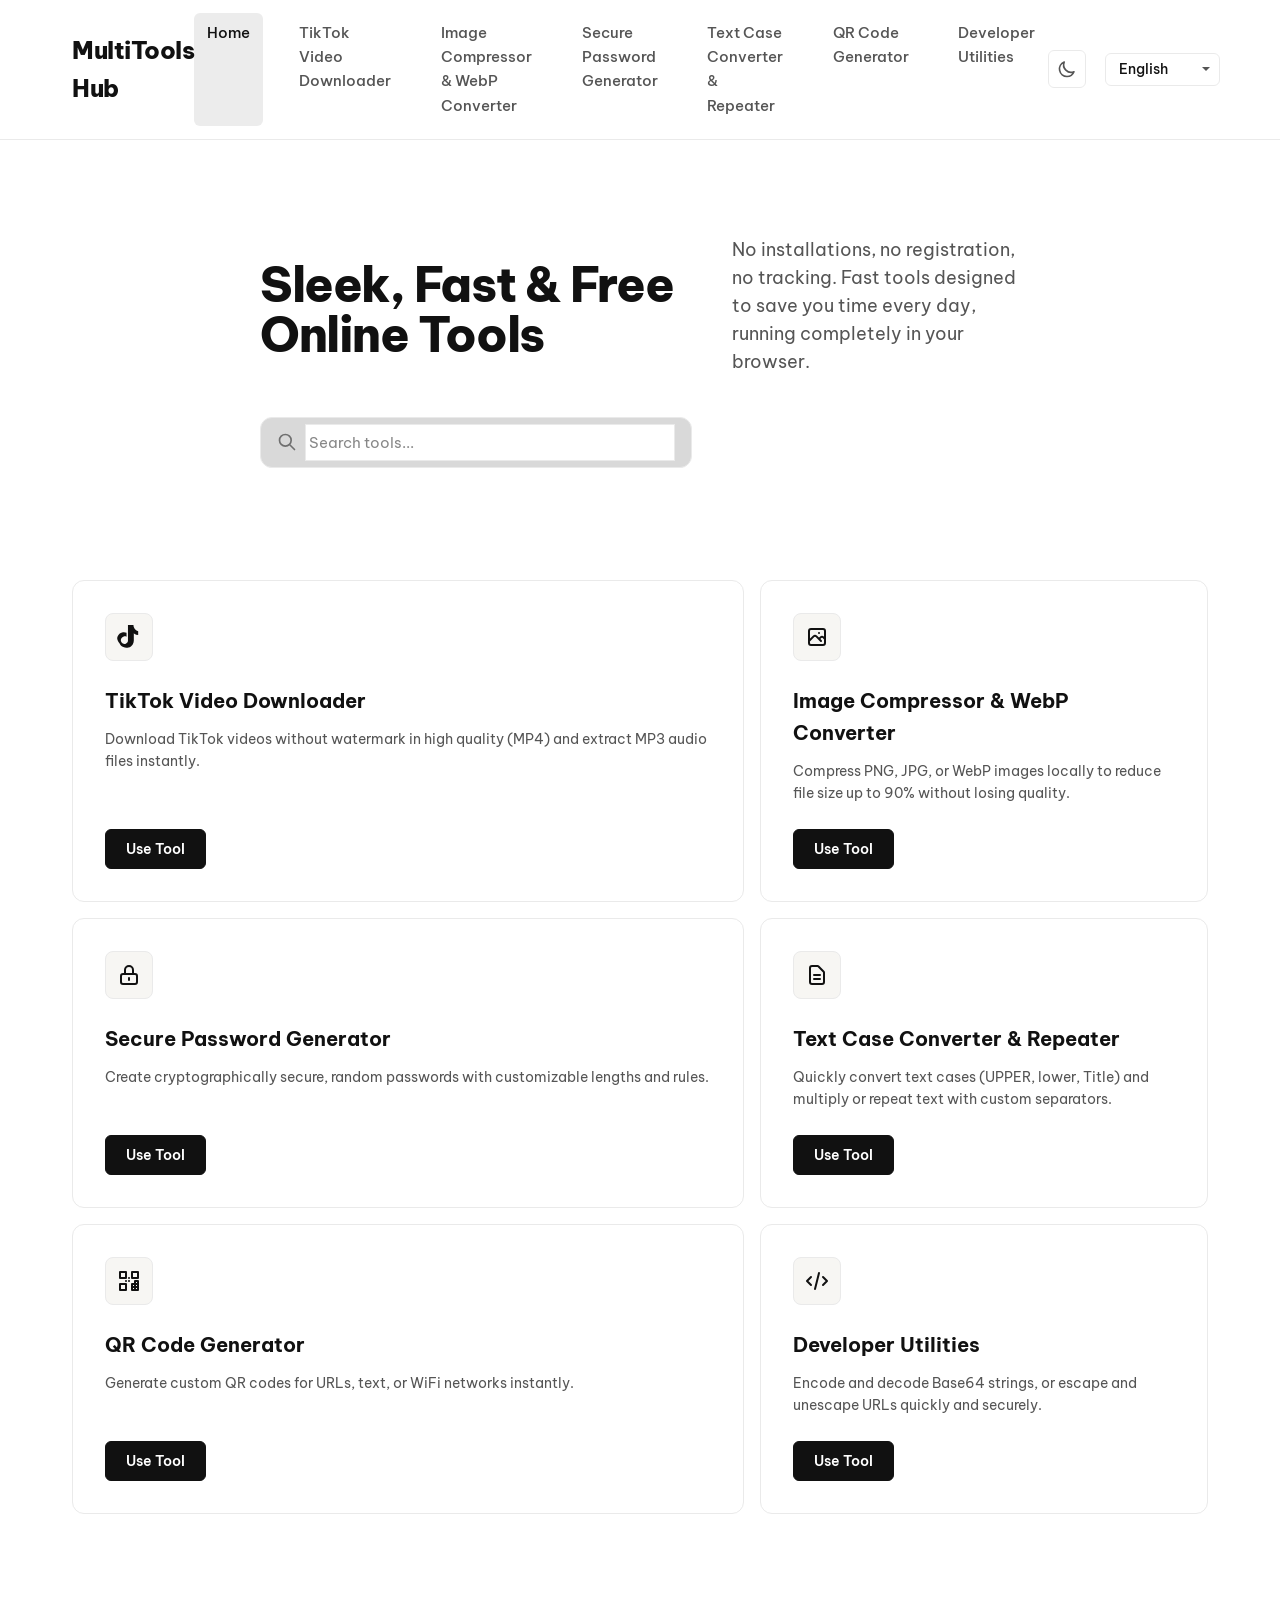
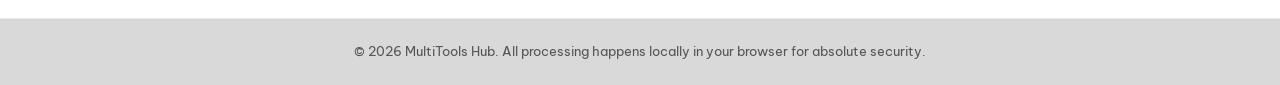
==== commit 71d9821d: "Redesign homepage with minimalist BaDiVi UI" ====
--- a/index.html
+++ b/index.html
@@ -4,17 +4,21 @@
     <meta charset="UTF-8">
     <meta name="viewport" content="width=device-width, initial-scale=1.0">
     <title data-i18n="metaTitle">MultiTools Hub - Free Multilingual Online Web Utilities</title>
-    <meta name="description" content="Free online tools to download TikTok videos, compress images, generate secure passwords, and convert text case. Multilingual and secure client-side tools." data-i18n-content="metaDesc">
+    <meta name="description" content="BaDiVi provides practical browser-based utility tools for B2B packaging teams: TikTok downloader, image compressor, password generator, text tools, QR codes, and developer utilities." data-i18n-content="metaDesc">
+    <meta property="og:title" content="BaDiVi — practical B2B packaging utility tools">
+    <meta property="og:description" content="Clean, secure utility tools for tape and shrinkwrap product workflows. Runs in your browser with no registration.">
+    <meta property="og:type" content="website">
+    <meta property="og:image" content="images/hero.png">
     
     <!-- Google Fonts -->
     <link rel="preconnect" href="https://fonts.googleapis.com">
     <link rel="preconnect" href="https://fonts.gstatic.com" crossorigin>
-    <link href="https://fonts.googleapis.com/css2?family=Inter:wght@300;400;500;600;700&family=Outfit:wght@300;400;500;600;700;800&display=swap" rel="stylesheet">
+    <link href="https://fonts.googleapis.com/css2?family=Be+Vietnam+Pro:wght@400;500;600;700;800&display=swap&subset=vietnamese" rel="stylesheet">
     
     <!-- Main Style -->
     <link rel="stylesheet" href="css/style.css">
 
-    <!-- International SEO GEO (Hreflang tags) -->
+    <!-- SEO localization links -->
     <!-- NOTE: Replace 'https://multitoolshub.com' with your actual domain when deployed -->
     <link rel="alternate" hreflang="x-default" href="https://multitoolshub.com/" />
     <link rel="alternate" hreflang="en" href="https://multitoolshub.com/?lang=en" />
@@ -41,11 +45,7 @@
     }
     </script>
 </head>
-<body class="dark-mode">
-    <div class="background-glows">
-        <div class="glow glow-1"></div>
-        <div class="glow glow-2"></div>
-    </div>
+<body class="light-mode">
 
     <!-- Header Navigation -->
     <header class="glass-nav">
@@ -96,7 +96,7 @@
         <!-- ================= HOME PAGE ================= -->
         <section id="page-home" class="page-section active">
             <div class="hero-section">
-                <h1 class="gradient-text hero-title" data-i18n="heroTitle">Sleek, Fast & Free Online Tools</h1>
+                <h1 class="hero-title" data-i18n="heroTitle">Sleek, Fast & Free Online Tools</h1>
                 <p class="hero-desc" data-i18n="heroDesc">No installations, no registration, no tracking. Fast tools designed to save you time every day, running completely in your browser.</p>
                 <div class="search-bar-container">
                     <div class="search-input-wrapper">
@@ -189,7 +189,7 @@
             <button class="btn btn-secondary back-btn" data-i18n="backToHome">← Back to Home</button>
             <div class="tool-container">
                 <div class="tool-header">
-                    <h1 class="gradient-text" data-i18n="tiktokTitle">TikTok Video Downloader</h1>
+                    <h1  data-i18n="tiktokTitle">TikTok Video Downloader</h1>
                     <p class="tool-subtitle" data-i18n="tiktokDesc">Download TikTok videos without watermark in high quality (MP4) and extract MP3 audio files instantly.</p>
                 </div>
                 
@@ -197,7 +197,7 @@
                     <form id="tiktok-form" class="url-form">
                         <div class="input-wrapper">
                             <input type="url" id="tiktok-url" placeholder="Paste TikTok video link here..." data-i18n-placeholder="tiktokPlaceholder" required autocomplete="off">
-                            <button type="submit" class="btn btn-gradient" id="tiktok-submit-btn" data-i18n="tiktokFetchBtn">Get Download Links</button>
+                            <button type="submit" class="btn btn-primary" id="tiktok-submit-btn" data-i18n="tiktokFetchBtn">Get Download Links</button>
                         </div>
                         <div id="tiktok-error" class="error-msg hide"></div>
                     </form>
@@ -236,7 +236,7 @@
             <button class="btn btn-secondary back-btn" data-i18n="backToHome">← Back to Home</button>
             <div class="tool-container">
                 <div class="tool-header">
-                    <h1 class="gradient-text" data-i18n="imageTitle">Image Compressor & WebP Converter</h1>
+                    <h1  data-i18n="imageTitle">Image Compressor & WebP Converter</h1>
                     <p class="tool-subtitle" data-i18n="imageDesc">Compress PNG, JPG, or WebP images locally to reduce file size up to 90% without losing quality.</p>
                 </div>
 
@@ -293,7 +293,7 @@
                                 </div>
                             </div>
 
-                            <button id="img-download-btn" class="btn btn-gradient btn-full" data-i18n="imgDownload">Download Image</button>
+                            <button id="img-download-btn" class="btn btn-primary btn-full" data-i18n="imgDownload">Download Image</button>
                         </div>
                     </div>
                 </div>
@@ -305,7 +305,7 @@
             <button class="btn btn-secondary back-btn" data-i18n="backToHome">← Back to Home</button>
             <div class="tool-container">
                 <div class="tool-header">
-                    <h1 class="gradient-text" data-i18n="passwordTitle">Secure Password Generator</h1>
+                    <h1  data-i18n="passwordTitle">Secure Password Generator</h1>
                     <p class="tool-subtitle" data-i18n="passwordDesc">Create cryptographically secure, random passwords with customizable lengths and rules.</p>
                 </div>
 
@@ -313,7 +313,7 @@
                     <!-- Password Output Box -->
                     <div class="password-output-wrapper">
                         <input type="text" id="pwd-output" readonly placeholder="Generated Password" data-i18n-placeholder="pwdGenerateBtn">
-                        <button class="btn btn-gradient" id="pwd-copy-btn">
+                        <button class="btn btn-primary" id="pwd-copy-btn">
                             <span id="pwd-copy-text" data-i18n="copy">Copy</span>
                         </button>
                     </div>
@@ -375,7 +375,7 @@
             <button class="btn btn-secondary back-btn" data-i18n="backToHome">← Back to Home</button>
             <div class="tool-container">
                 <div class="tool-header">
-                    <h1 class="gradient-text" data-i18n="textTitle">Text Case Converter & Repeater</h1>
+                    <h1  data-i18n="textTitle">Text Case Converter & Repeater</h1>
                     <p class="tool-subtitle" data-i18n="textDesc">Quickly convert text cases (UPPER, lower, Title) and multiply or repeat text with custom separators.</p>
                 </div>
 
@@ -418,7 +418,7 @@
                             <button id="txt-sentence-btn" class="btn btn-secondary" data-i18n="txtSentenceBtn">Sentence Case</button>
                         </div>
                         <div class="action-buttons">
-                            <button id="txt-copy-btn" class="btn btn-gradient">
+                            <button id="txt-copy-btn" class="btn btn-primary">
                                 <span id="txt-copy-text" data-i18n="copy">Copy</span>
                             </button>
                             <button id="txt-clear-btn" class="btn btn-danger" data-i18n="txtClearBtn">Clear</button>
@@ -461,7 +461,7 @@
             <button class="btn btn-secondary back-btn" data-i18n="backToHome">← Back to Home</button>
             <div class="tool-container">
                 <div class="tool-header">
-                    <h1 class="gradient-text" data-i18n="qrTitle">QR Code Generator</h1>
+                    <h1  data-i18n="qrTitle">QR Code Generator</h1>
                     <p class="tool-subtitle" data-i18n="qrDesc">Generate high-quality custom QR codes for URLs, text messages, or WiFi networks instantly.</p>
                 </div>
 
@@ -508,7 +508,7 @@
                                 </div>
                             </div>
 
-                            <button id="qr-generate-btn" class="btn btn-gradient btn-full" data-i18n="qrGenerateBtn">Generate QR Code</button>
+                            <button id="qr-generate-btn" class="btn btn-primary btn-full" data-i18n="qrGenerateBtn">Generate QR Code</button>
                         </div>
 
                         <!-- Output Panel -->
@@ -532,7 +532,7 @@
             <button class="btn btn-secondary back-btn" data-i18n="backToHome">← Back to Home</button>
             <div class="tool-container">
                 <div class="tool-header">
-                    <h1 class="gradient-text" data-i18n="devToolsTitle">Developer Utilities</h1>
+                    <h1  data-i18n="devToolsTitle">Developer Utilities</h1>
                     <p class="tool-subtitle" data-i18n="devToolsDesc">Encode and decode Base64 strings, or escape and unescape URLs quickly and securely.</p>
                 </div>
 
@@ -556,7 +556,7 @@
                             </div>
 
                             <div class="action-buttons" style="width: 100%;">
-                                <button id="dev-encode-btn" class="btn btn-gradient" style="flex: 1;" data-i18n="devEncodeBtn">Encode</button>
+                                <button id="dev-encode-btn" class="btn btn-primary" style="flex: 1;" data-i18n="devEncodeBtn">Encode</button>
                                 <button id="dev-decode-btn" class="btn btn-secondary" style="flex: 1;" data-i18n="devDecodeBtn">Decode</button>
                             </div>
                         </div>
--- a/css/style.css
+++ b/css/style.css
@@ -1,148 +1,63 @@
 /* ==========================================================================
-   DESIGN SYSTEM - MULTITOOLS HUB
+   DESIGN SYSTEM - BADIVI MINIMALIST UI
    ========================================================================== */
 
 :root {
-    /* Fonts */
-    --font-primary: 'Inter', sans-serif;
-    --font-display: 'Outfit', sans-serif;
-
-    /* Transition defaults */
-    --transition-fast: 0.2s cubic-bezier(0.4, 0, 0.2, 1);
-    --transition-normal: 0.3s cubic-bezier(0.4, 0, 0.2, 1);
-    --transition-slow: 0.5s cubic-bezier(0.4, 0, 0.2, 1);
-
-    /* Border Radius */
-    --radius-sm: 8px;
-    --radius-md: 12px;
-    --radius-lg: 16px;
-    --radius-xl: 24px;
-
-    /* Theme Tokens (Default Dark Mode) */
-    --bg-primary: #090d16;
-    --bg-secondary: rgba(13, 20, 35, 0.45);
-    --text-primary: #f3f4f6;
-    --text-secondary: #9ca3af;
-    
-    --glass-bg: rgba(15, 23, 42, 0.55);
-    --glass-border: rgba(255, 255, 255, 0.08);
-    --glass-border-hover: rgba(255, 255, 255, 0.15);
-    --glass-shadow: rgba(0, 0, 0, 0.4);
-
-    --accent-gradient: linear-gradient(135deg, #6366f1, #a855f7);
-    --accent-color: #6366f1;
-    --accent-color-rgb: 99, 102, 241;
-    
-    --glow-color-1: rgba(99, 102, 241, 0.15);
-    --glow-color-2: rgba(168, 85, 247, 0.15);
-
-    --success-color: #10b981;
-    --danger-color: #ef4444;
-    --info-color: #0ea5e9;
-
-    --card-hover-bg: rgba(24, 32, 55, 0.6);
-}
-
-/* Light Mode Overrides */
-body.light-mode {
-    --bg-primary: #f8fafc;
-    --bg-secondary: rgba(241, 245, 249, 0.6);
-    --text-primary: #0f172a;
-    --text-secondary: #475569;
-    
-    --glass-bg: rgba(255, 255, 255, 0.7);
-    --glass-border: rgba(0, 0, 0, 0.08);
-    --glass-border-hover: rgba(0, 0, 0, 0.15);
-    --glass-shadow: rgba(15, 23, 42, 0.06);
-
-    --accent-gradient: linear-gradient(135deg, #4f46e5, #7c3aed);
-    --accent-color: #4f46e5;
-    --accent-color-rgb: 79, 70, 229;
-    
-    --glow-color-1: rgba(79, 70, 229, 0.08);
-    --glow-color-2: rgba(124, 58, 237, 0.08);
-
-    --card-hover-bg: rgba(255, 255, 255, 0.9);
-}
-
-/* Base Settings */
-* {
-    margin: 0;
-    padding: 0;
-    box-sizing: border-box;
-}
-
-html {
-    scroll-behavior: smooth;
-    font-size: 16px;
-}
-
+    --font-primary: 'Be Vietnam Pro', system-ui, -apple-system, sans-serif;
+    --font-display: 'Be Vietnam Pro', system-ui, -apple-system, sans-serif;
+    --transition-fast: 0.18s cubic-bezier(0.16, 1, 0.3, 1);
+    --transition-normal: 0.28s cubic-bezier(0.16, 1, 0.3, 1);
+    --transition-slow: 0.6s cubic-bezier(0.16, 1, 0.3, 1);
+    --radius-sm: 6px;
+    --radius-md: 8px;
+    --radius-lg: 12px;
+    --radius-xl: 16px;
+    --bg-primary: #FFFFFF;
+    --bg-secondary: #F7F6F3;
+    --text-primary: #111111;
+    --text-secondary: #555555;
+    --glass-bg: rgba(255, 255, 255, 0.92);
+    --glass-border: #EAEAEA;
+    --glass-border-hover: #111111;
+    --glass-shadow: rgba(17, 17, 17, 0.04);
+    --accent-color: #111111;
+    --accent-color-rgb: 17, 17, 17;
+    --success-color: #0f7a43;
+    --danger-color: #b42318;
+    --info-color: #111111;
+    --card-hover-bg: #F7F6F3;
+}
+
+body.dark-mode, body.light-mode {
+    --bg-primary: #FFFFFF;
+    --bg-secondary: #F7F6F3;
+    --text-primary: #111111;
+    --text-secondary: #555555;
+    --glass-bg: rgba(255, 255, 255, 0.92);
+    --glass-border: #EAEAEA;
+    --glass-border-hover: #111111;
+    --glass-shadow: rgba(17, 17, 17, 0.04);
+    --accent-color: #111111;
+    --accent-color-rgb: 17, 17, 17;
+    --card-hover-bg: #F7F6F3;
+}
+
+* { margin: 0; padding: 0; box-sizing: border-box; }
+html { scroll-behavior: smooth; font-size: 16px; }
 body {
     font-family: var(--font-primary);
-    background-color: var(--bg-primary);
-    color: var(--text-primary);
-    min-height: 100vh;
-    display: flex;
-    flex-direction: column;
-    overflow-x: hidden;
-    transition: background-color var(--transition-normal), color var(--transition-normal);
-    position: relative;
-}
-
-/* Background glows */
-.background-glows {
-    position: fixed;
-    width: 100vw;
-    height: 100vh;
-    top: 0;
-    left: 0;
-    z-index: -1;
-    pointer-events: none;
-    overflow: hidden;
-}
-
-.glow {
-    position: absolute;
-    border-radius: 50%;
-    filter: blur(120px);
-    opacity: 0.8;
-    transition: background-color var(--transition-normal);
-}
-
-.glow-1 {
-    width: 450px;
-    height: 450px;
-    top: -150px;
-    left: -100px;
-    background-color: var(--glow-color-1);
-}
-
-.glow-2 {
-    width: 450px;
-    height: 450px;
-    bottom: -150px;
-    right: -100px;
-    background-color: var(--glow-color-2);
-}
-
-/* Scrollbar Styling */
-::-webkit-scrollbar {
-    width: 8px;
-}
-
-::-webkit-scrollbar-track {
     background: var(--bg-primary);
-}
-
-::-webkit-scrollbar-thumb {
-    background: var(--glass-border);
-    border-radius: var(--radius-sm);
-}
-
-::-webkit-scrollbar-thumb:hover {
-    background: var(--text-secondary);
-}
-
+    color: var(--text-primary);
+    min-height: 100dvh;
+    display: flex; flex-direction: column; overflow-x: hidden;
+    line-height: 1.6; position: relative;
+}
+.background-decor, .decor { display: none !important; }
+::-webkit-scrollbar { width: 8px; }
+::-webkit-scrollbar-track { background: var(--bg-primary); }
+::-webkit-scrollbar-thumb { background: #D8D8D8; border-radius: var(--radius-sm); }
+::-webkit-scrollbar-thumb:hover { background: #AAAAAA; }
+:focus-visible { outline: 2px solid #111111; outline-offset: 3px; }
 /* ==========================================================================
    NAVIGATION BAR
    ========================================================================== */
@@ -155,7 +70,7 @@
     backdrop-filter: blur(16px);
     -webkit-backdrop-filter: blur(16px);
     border-bottom: 1px solid var(--glass-border);
-    box-shadow: 0 4px 30px var(--glass-shadow);
+    box-shadow: none;
     transition: background var(--transition-normal), border var(--transition-normal);
 }
 
@@ -177,9 +92,9 @@
     font-family: var(--font-display);
     font-weight: 800;
     font-size: 1.5rem;
-    background: var(--accent-gradient);
-    -webkit-background-clip: text;
-    -webkit-text-fill-color: transparent;
+    background: var(--accent-color);
+    
+    -webkit-text-fill-color: currentColor;
     letter-spacing: -0.5px;
 }
 
@@ -315,11 +230,6 @@
     margin-right: auto;
 }
 
-.gradient-text {
-    background: var(--accent-gradient);
-    -webkit-background-clip: text;
-    -webkit-text-fill-color: transparent;
-}
 
 .hero-title {
     font-family: var(--font-display);
@@ -374,10 +284,7 @@
     color: #fff;
 }
 
-.icon-tiktok { background: linear-gradient(135deg, #fe2c55, #25f4ee); }
-.icon-image { background: linear-gradient(135deg, #3b82f6, #06b6d4); }
-.icon-password { background: linear-gradient(135deg, #10b981, #059669); }
-.icon-text { background: linear-gradient(135deg, #f59e0b, #e11d48); }
+.icon-tiktok, .icon-image, .icon-password, .icon-text { background: #F7F6F3; }
 
 .card-icon svg {
     width: 24px;
@@ -446,13 +353,13 @@
     border-color: var(--glass-border-hover);
 }
 
-.btn-gradient {
-    background: var(--accent-gradient);
+.btn-legacy {
+    background: var(--accent-color);
     color: #fff;
     box-shadow: 0 4px 15px rgba(var(--accent-color-rgb), 0.2);
 }
 
-.btn-gradient:hover {
+.btn-legacy:hover {
     box-shadow: 0 6px 20px rgba(var(--accent-color-rgb), 0.4);
     filter: brightness(1.1);
 }
@@ -499,7 +406,7 @@
 .tool-container {
     background: var(--glass-bg);
     border: 1px solid var(--glass-border);
-    border-radius: var(--radius-xl);
+    border-radius: var(--radius-lg);
     padding: 2.5rem;
     box-shadow: 0 15px 40px var(--glass-shadow);
 }
@@ -834,7 +741,7 @@
     width: 18px;
     height: 18px;
     border-radius: 50%;
-    background: var(--accent-gradient);
+    background: var(--accent-color);
     cursor: pointer;
     box-shadow: 0 0 10px rgba(var(--accent-color-rgb), 0.4);
     transition: transform var(--transition-fast);
@@ -921,7 +828,7 @@
 .password-options {
     background: rgba(0, 0, 0, 0.08);
     border: 1px solid var(--glass-border);
-    border-radius: var(--radius-xl);
+    border-radius: var(--radius-lg);
     padding: 2rem;
     display: flex;
     flex-direction: column;
@@ -1245,9 +1152,7 @@
    DEVELOPER UTILITIES WORKSPACE & SEARCH BAR
    ========================================================================== */
 
-.icon-devtools {
-    background: linear-gradient(135deg, #f59e0b, #3b82f6);
-}
+.icon-devtools { background: #F7F6F3; }
 
 /* Home Search Bar */
 .search-bar-container {
@@ -1261,7 +1166,7 @@
     background: rgba(0, 0, 0, 0.15);
     border: 1px solid var(--glass-border);
     padding: 0.4rem 1rem;
-    border-radius: var(--radius-xl);
+    border-radius: var(--radius-lg);
     transition: border-color var(--transition-fast), box-shadow var(--transition-fast);
 }
 
@@ -1323,7 +1228,7 @@
 }
 
 .dev-type-buttons button.active {
-    background: var(--accent-gradient);
+    background: var(--accent-color);
     color: white;
     border-color: transparent;
 }
@@ -1366,9 +1271,7 @@
    QR CODE GENERATOR WORKSPACE
    ========================================================================== */
 
-.icon-qrcode {
-    background: linear-gradient(135deg, #10b981, #3b82f6);
-}
+.icon-qrcode { background: #F7F6F3; }
 
 .qrcode-body {
     max-width: 800px;
@@ -1403,7 +1306,7 @@
 }
 
 .qr-type-buttons button.active {
-    background: var(--accent-gradient);
+    background: var(--accent-color);
     color: white;
     border-color: transparent;
 }
@@ -1542,3 +1445,24 @@
         gap: 1.5rem;
     }
 }
+
+
+/* BaDiVi minimalist overrides */
+.logo-text { background: none !important; color: #111111 !important; -webkit-text-fill-color: #111111 !important; }
+h1, .hero-title, .tool-header h1 { font-family: var(--font-display); letter-spacing: -0.03em; line-height: 1.05; color: #111111; }
+.hero-section { padding: 56px 0; text-align: left; display: grid; grid-template-columns: minmax(0, 1.2fr) minmax(280px, .8fr); gap: 40px; align-items: end; }
+.hero-desc { max-width: 720px; color: #555555; }
+.search-bar-container { width: 100%; margin: 0; }
+.tools-grid { display: grid; grid-template-columns: 1.2fr .8fr; gap: 16px; }
+.tool-card { background: #FFFFFF; border: 1px solid #EAEAEA; box-shadow: none !important; border-radius: 12px; }
+.tool-card:nth-child(3n+1) { grid-column: span 1; min-height: 250px; }
+.tool-card:hover { transform: translateY(-2px); border-color: #111111; background: #F7F6F3; }
+.card-icon { background: #F7F6F3 !important; color: #111111 !important; border: 1px solid #EAEAEA; }
+.btn, button { transition: background var(--transition-fast), color var(--transition-fast), transform var(--transition-fast), border-color var(--transition-fast); }
+.btn-primary, .btn-legacy { background: #111111 !important; color: #FFFFFF !important; border: 1px solid #111111 !important; border-radius: 6px !important; box-shadow: none !important; }
+.btn-primary:hover, .btn-legacy:hover { background: #2b2b2b !important; transform: translateY(-1px); }
+.btn-primary:active, .btn-legacy:active, .btn:active { transform: translateY(1px); }
+.btn-secondary { background: #FFFFFF !important; color: #111111 !important; border: 1px solid #EAEAEA !important; box-shadow: none !important; }
+input, textarea, select { background: #FFFFFF !important; border: 1px solid #EAEAEA !important; color: #111111 !important; box-shadow: none !important; }
+.main-container, .nav-container { max-width: 1200px; }
+@media (max-width: 768px) { .hero-section, .tools-grid { grid-template-columns: 1fr; } .hero-section { padding: 24px 0; } .main-container { padding-left: 1rem; padding-right: 1rem; } }
